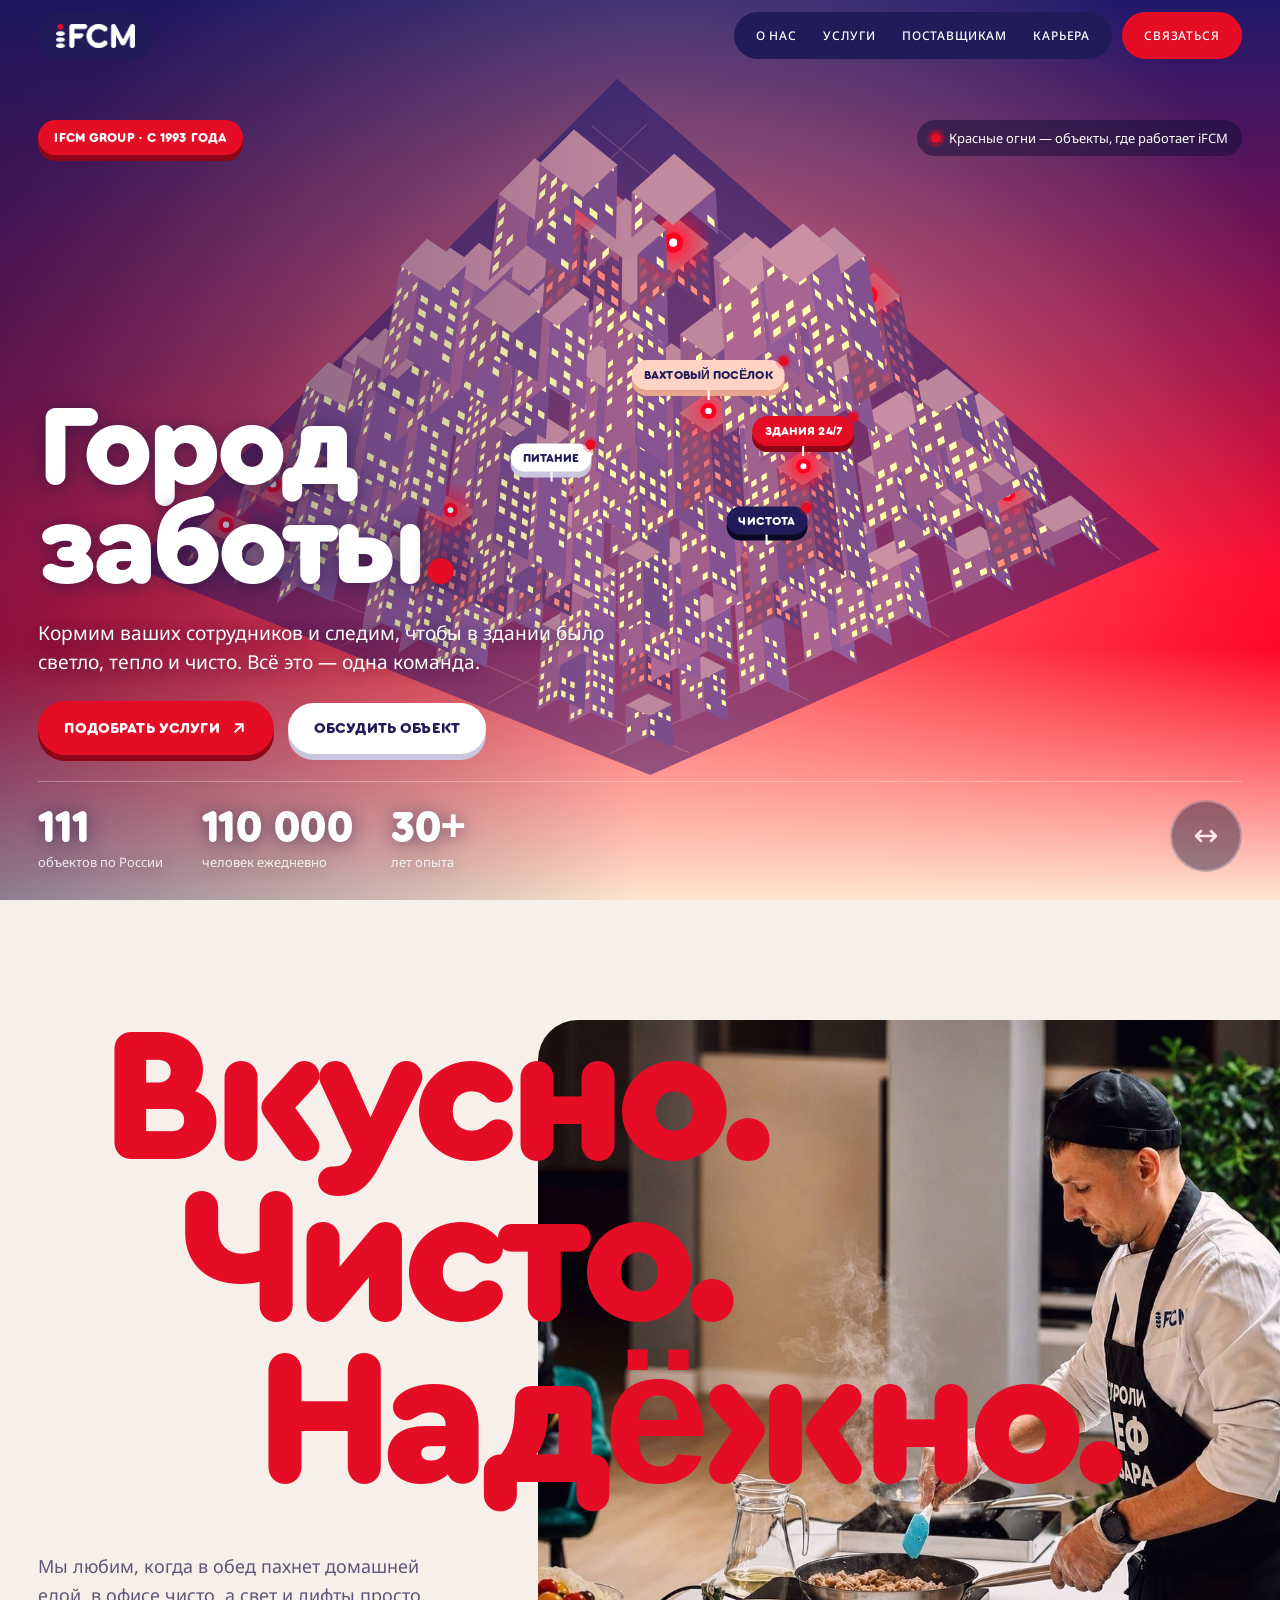
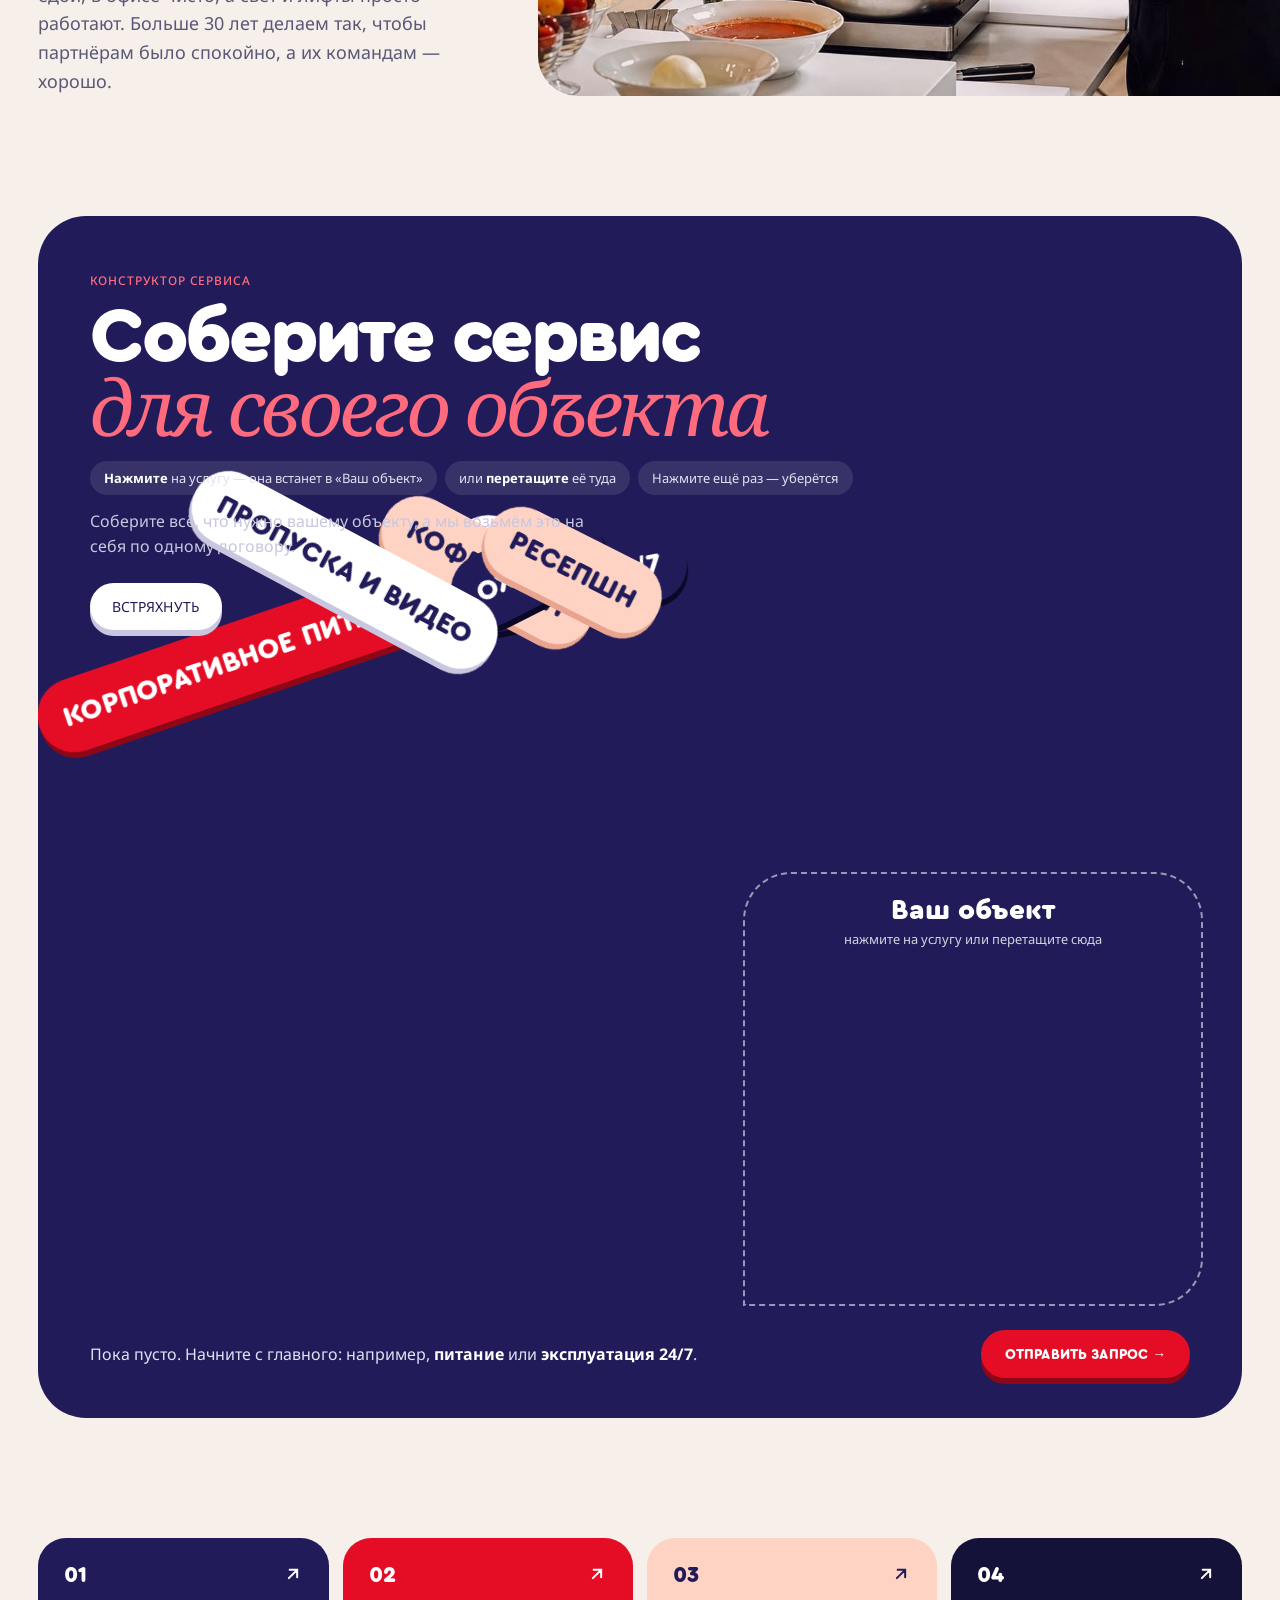
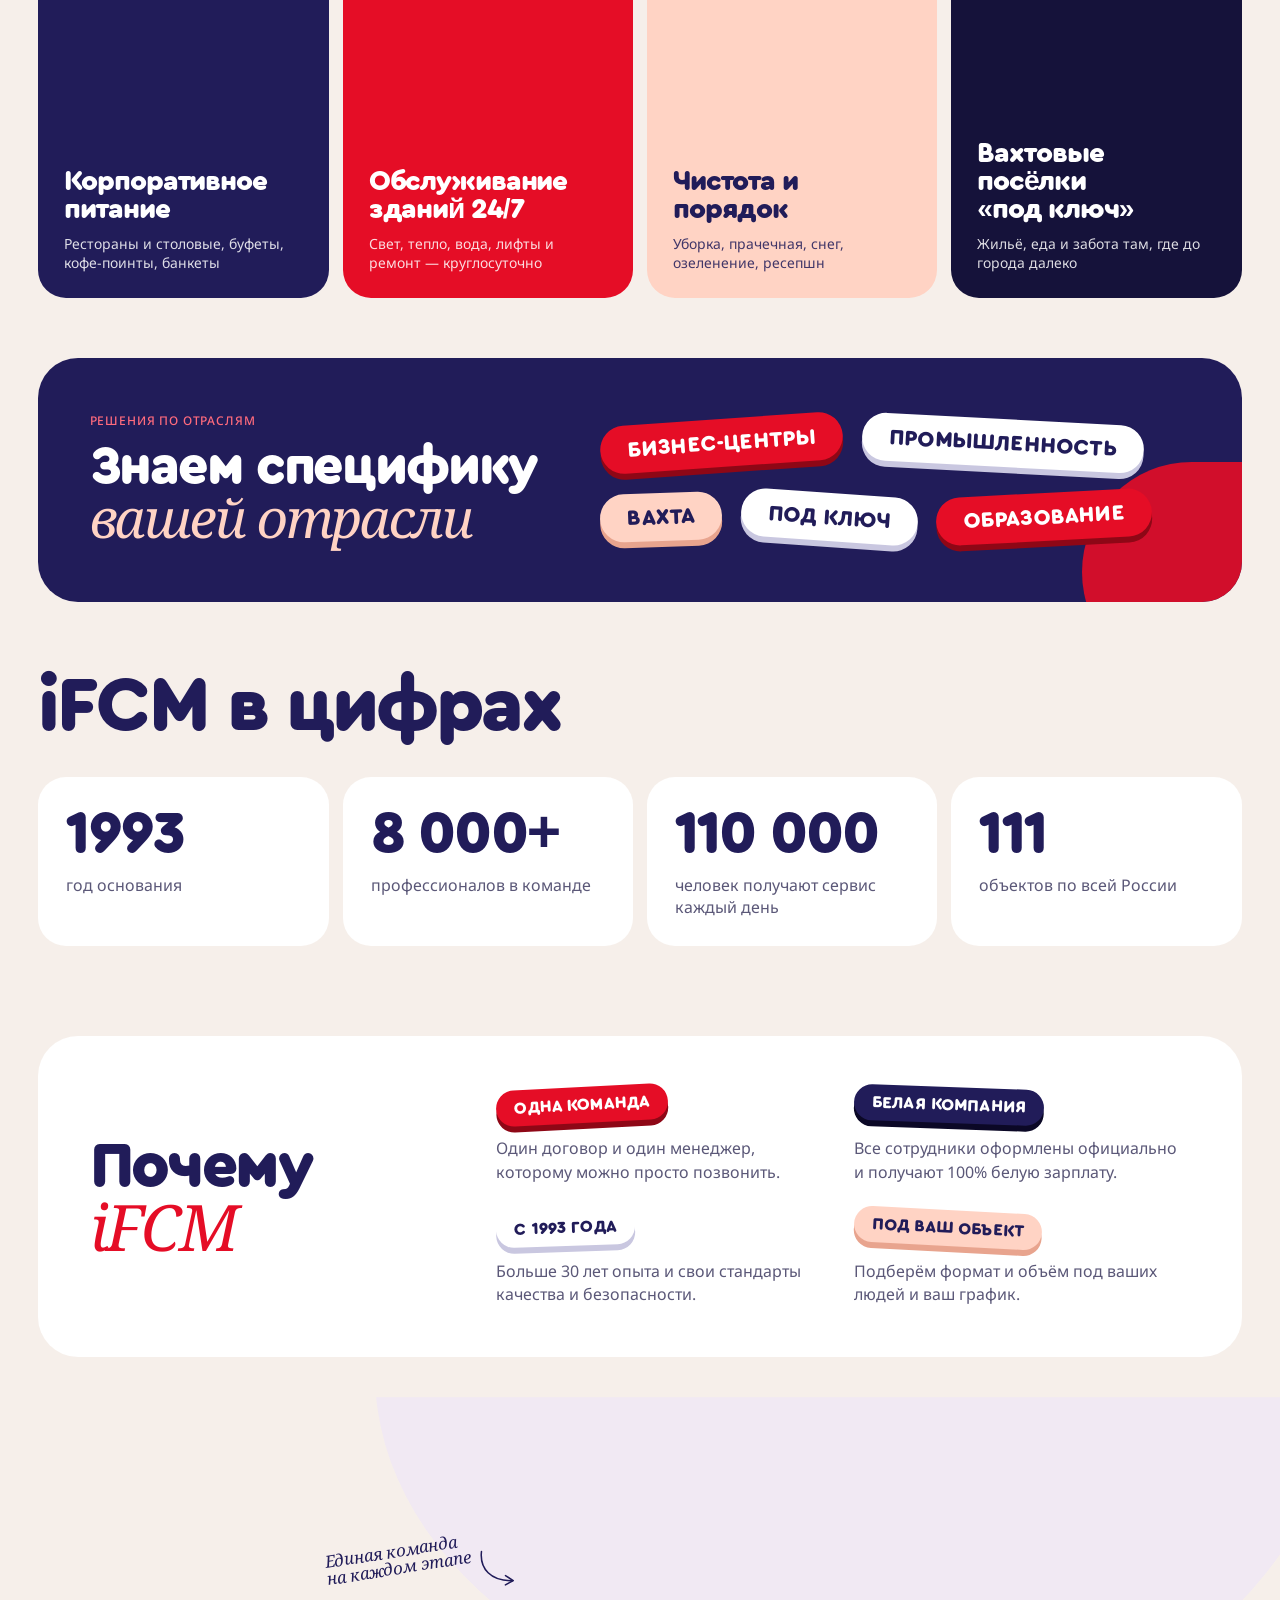
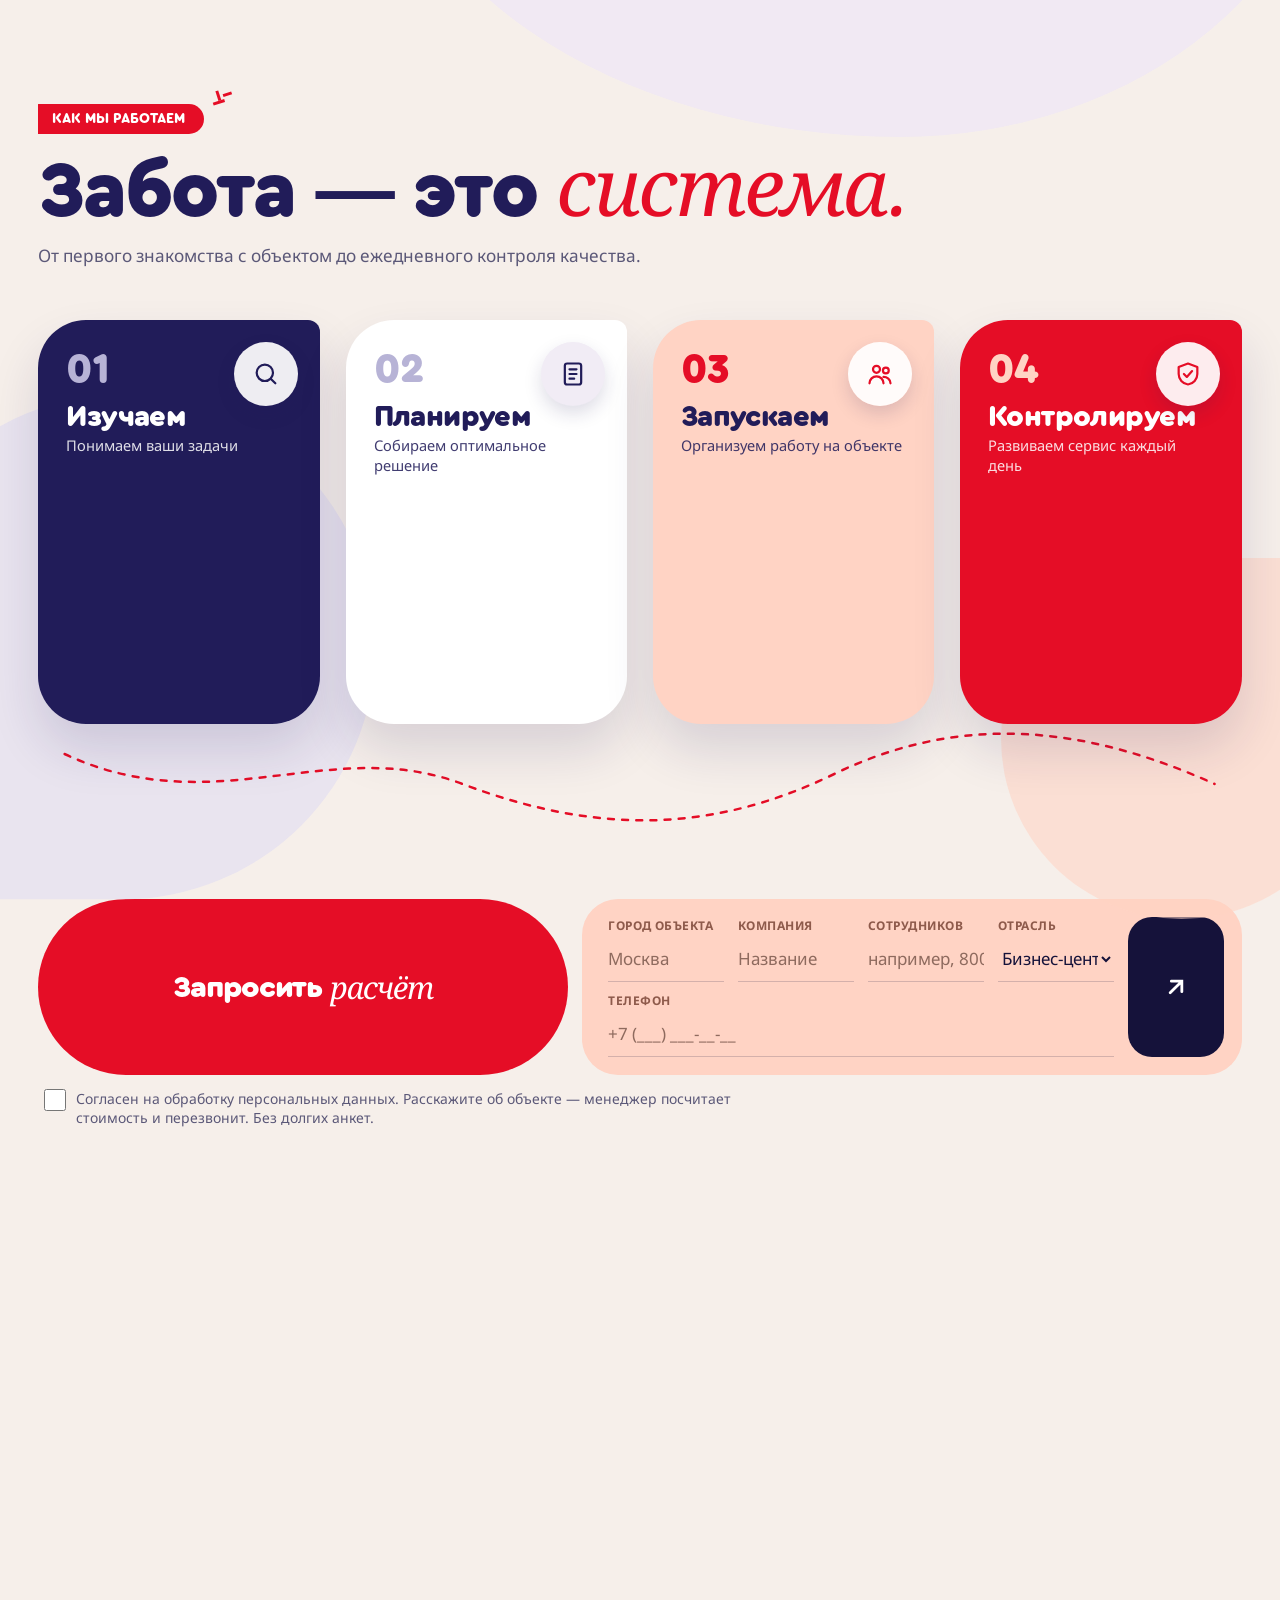
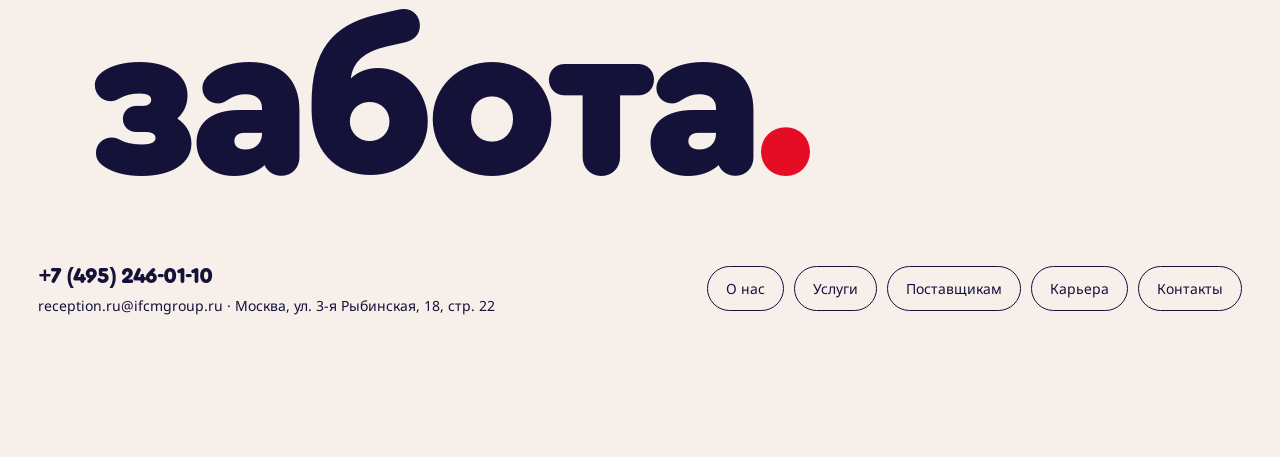
==== index.html @ 7b3aabe4 "Add files via upload" ====
<!doctype html>
<html lang="ru">
<head>
<meta charset="utf-8">
<meta name="viewport" content="width=device-width,initial-scale=1,viewport-fit=cover">
<title>iFCM — Город заботы</title>
<link rel="icon" type="image/png" sizes="32x32" href="assets/icon-32.png">
<link rel="icon" type="image/png" sizes="192x192" href="assets/icon-192.png">
<link rel="apple-touch-icon" href="assets/icon-180.png">
<link rel="stylesheet" href="assets/nav.css">
<style>body{margin:0}.why{background:#fff;border-radius:40px;padding:clamp(28px,4vw,56px);margin-top:20px;display:grid;grid-template-columns:minmax(0,.7fr) minmax(0,1.3fr);gap:32px;align-items:center}
.why h2{margin:0;font-size:clamp(40px,5vw,76px);color:var(--navy);line-height:.95}.why h2 .s{display:block;color:var(--red)}
.why-g{display:grid;grid-template-columns:repeat(2,minmax(0,1fr));gap:26px 22px}.why-g>div{display:flex;flex-direction:column;align-items:flex-start;gap:14px}
.why-g .stk{font-size:clamp(14px,1.3vw,17px);padding:10px 18px}.why-g p{margin:0;color:var(--muted);font-size:16px;line-height:1.45}
@media (max-width:820px){.why{grid-template-columns:minmax(0,1fr)}.why-g{grid-template-columns:minmax(0,1fr)}}
a.tag3d:hover,a.tag3d:focus-visible{transform:translate(-50%,-140%) scale(1.08);background:var(--red);color:#fff;--sh:#8E0716}
a.tag3d{transition:opacity .3s,transform .2s,background .2s}a.tag3d[style*="opacity: 0"]{pointer-events:none}
a.tag3d::before{content:"";position:absolute;right:-4px;top:-4px;width:10px;height:10px;border-radius:50%;background:var(--red);box-shadow:0 0 0 3px rgba(229,13,38,.25);animation:tagp 1.8s infinite}
@keyframes tagp{50%{box-shadow:0 0 0 7px rgba(229,13,38,0)}}
.ub h2.pr-h2{font-size:clamp(34px,4.3vw,66px)}@media (max-width:700px){.ub h2.pr-h2{font-size:clamp(30px,8.6vw,46px)}}
</style>
</head>
<body>
<link rel="preconnect" href="https://fonts.googleapis.com">
<link rel="stylesheet" href="https://fonts.googleapis.com/css2?family=Noto+Sans:wght@400;500;700&family=Noto+Serif:ital,wght@1,400&display=swap">
<style>
/* Layout: playful brand film — 3D city hero, giant-type photo poster, physics sticker playground, colour tiles, tappable grid footer */
@font-face{font-family:'Cera Round Pro';src:url([data-uri]) format('opentype');font-weight:900;font-display:swap}
:root{
  color-scheme:light;
  --navy:#211C59; --ink:#15123A; --red:#E50D26; --red-soft:#FF6B7D; --peach:#FFD3C4;
  --paper:#F6EFEA; --white:#FFFFFF; --muted:#5B5878; --line:#1F1A4D; --lilac:#C9C7E0;
  --display:'Cera Round Pro','Nunito','Arial Rounded MT Bold',sans-serif;
  --body:'Noto Sans',Arial,sans-serif;
  --serif:'Noto Serif',Georgia,serif;
  --gut:clamp(16px,3vw,40px);
}
*{box-sizing:border-box}
html{scroll-behavior:smooth}
body{background:var(--paper);color:var(--ink);font-family:var(--body);font-size:16px;overflow-x:clip}
a{color:inherit}
.d{font-family:var(--display);font-weight:900;letter-spacing:-0.04em}
.s{font-family:var(--serif);font-style:italic;font-weight:400}
.lbl{font-size:12px;font-weight:500;letter-spacing:.07em;text-transform:uppercase}
.w{padding-inline:var(--gut)}
h1,h2,h3{text-wrap:balance}
:focus-visible{outline:2px solid var(--red);outline-offset:3px;border-radius:6px}

/* nav */
.logo-fix{position:fixed;top:calc(12px + env(safe-area-inset-top,0px));left:var(--gut);z-index:60;background:var(--navy);border-radius:999px;padding:12px 18px;display:flex}
.logo-fix img{height:24px;width:auto;display:block}
.nav{position:fixed;top:calc(12px + env(safe-area-inset-top,0px));right:var(--gut);z-index:60;display:flex;gap:10px}
.pill{background:var(--navy);color:var(--white);border-radius:999px;padding:15px 22px;display:flex;gap:26px}
.pill a{text-decoration:none}.pill a:hover{color:var(--red-soft)}
.cta-pill{background:var(--red);color:var(--white);border-radius:999px;padding:15px 22px;text-decoration:none}

/* sticker (Partake-like, brand colours) */
.stk{display:inline-flex;align-items:center;justify-content:center;font-family:var(--display);font-weight:900;text-transform:uppercase;letter-spacing:.01em;border-radius:999px;white-space:nowrap;box-shadow:0 6px 0 var(--sh,#0E0B2B);border:0}
.stk.red{background:var(--red);color:#fff;--sh:#8E0716}
.stk.navy{background:var(--navy);color:#fff;--sh:#0B0826}
.stk.white{background:#fff;color:var(--navy);--sh:#C9C7E0}
.stk.peach{background:var(--peach);color:var(--navy);--sh:#E8A48E}


/* HERO: 3D city */
.hero{position:relative;height:min(100svh,960px);min-height:620px;overflow:hidden;color:#fff;touch-action:pan-y}
#city{position:absolute;inset:0;width:100%;height:100%;display:block;cursor:grab}
#city:active{cursor:grabbing}
.hero-in{position:relative;height:100%;display:flex;flex-direction:column;justify-content:space-between;padding-block:104px 28px;pointer-events:none}
.hero-in a,.hero-in button{pointer-events:auto}
.hero h1{margin:0;font-size:clamp(52px,10vw,180px);line-height:.86;text-shadow:0 6px 40px rgba(21,18,58,.35)}
.tag3d{position:absolute;left:0;top:0;z-index:3;pointer-events:auto;cursor:pointer;text-decoration:none;transform:translate(-50%,-130%);font-size:12px;padding:8px 12px;transition:opacity .3s}
.tag3d::after{content:"";position:absolute;left:50%;bottom:-10px;width:2px;height:10px;background:#fff;transform:translateX(-50%)}
.drag-hint{display:inline-flex;align-items:center;justify-content:center;width:52px;height:52px;background:rgba(21,18,58,.55);border-radius:50%;animation:sway 2.4s ease-in-out infinite;transition:opacity .5s}
.drag-hint.off{opacity:0}
@keyframes sway{0%,100%{transform:translateX(0)}50%{transform:translateX(8px)}}

/* POSTER: giant type over photo (Burrito Madre-like) */
.poster{position:relative;padding-block:120px;overflow:hidden}
.poster .photo{position:absolute;right:0;top:120px;bottom:120px;width:min(58%,820px);background-position:42% 30%;background-size:cover;background-repeat:no-repeat;background-color:#E9DCD5;border-radius:40px 0 0 40px}
.poster h2{position:relative;margin:0;font-size:clamp(76px,15vw,260px);line-height:.84;color:var(--red);letter-spacing:-0.05em;pointer-events:none}
.poster h2 span{display:block}
.poster p{position:relative;max-width:420px;margin:48px 0 0;font-size:18px;line-height:1.6;color:var(--muted)}

/* PLAYGROUND */
.play{background:var(--navy);color:#fff;border-radius:48px;margin-inline:var(--gut);position:relative;overflow:hidden}
.play-head{display:flex;justify-content:space-between;align-items:flex-end;gap:24px;flex-wrap:wrap;padding:56px clamp(20px,4vw,56px) 0;position:relative;z-index:2;pointer-events:none}
.play-head button{pointer-events:auto}
.play h2{margin:0;font-size:clamp(40px,6vw,96px);line-height:.9}
#box{position:relative;height:min(78svh,700px);min-height:560px;touch-action:none}
.zone{position:absolute;right:clamp(12px,3vw,40px);bottom:24px;width:min(40%,460px);height:62%;border:2.5px dashed rgba(255,255,255,.55);border-radius:48px 48px 48px 0;display:flex;flex-direction:column;align-items:center;justify-content:flex-start;padding-top:22px;gap:6px;transition:background .3s,border-color .3s;pointer-events:none}
.zone.hot{background:rgba(229,13,38,.18);border-color:#FF6B7D}
.zone b{font-family:var(--display);font-size:clamp(20px,2.2vw,30px)}
.zone span{font-size:13px;opacity:.8}
.sum{display:flex;flex-wrap:wrap;gap:16px;align-items:center;justify-content:space-between;padding:0 clamp(20px,4vw,56px) 40px;position:relative}
.sum p{margin:0;font-size:16px;line-height:1.5;max-width:760px;color:#E3E1F3;min-width:0}
.sum p b{color:#fff}
@media (max-width:700px){.zone{width:50%;right:10px;height:46%;border-radius:32px 32px 32px 0}}
.body{position:absolute;left:0;top:0;will-change:transform;cursor:grab;user-select:none;-webkit-user-select:none;touch-action:none}
.more{border:0;cursor:pointer;font:inherit}

/* TILES (Units-like) */
.tiles{display:grid;grid-template-columns:repeat(4,minmax(0,1fr));gap:14px;padding-block:120px 40px}
.tile{position:relative;overflow:hidden;border-radius:28px;min-height:360px;padding:26px;display:flex;flex-direction:column;justify-content:space-between;text-decoration:none;color:#fff}
.tile .ph{position:absolute;inset:0;background-size:cover;background-position:center;opacity:0;transform:scale(1.1);transition:opacity .45s,transform .7s}
.tile:hover .ph,.tile:focus-visible .ph{opacity:1;transform:none}
.tile .ph::after{content:"";position:absolute;inset:0;background:linear-gradient(180deg,rgba(21,18,58,0) 40%,rgba(21,18,58,.85))}
.tile>*:not(.ph){position:relative}
.tile h3{margin:0;font-size:clamp(24px,2.2vw,32px);line-height:1}
.tile .top{display:flex;justify-content:space-between;font-family:var(--display);font-weight:900;font-size:22px}

/* BLOCKS & NEWS (правятся в админке) */
.sec-h{display:flex;justify-content:space-between;align-items:flex-end;gap:20px;flex-wrap:wrap;margin-bottom:36px}
.sec-h h2{margin:0;font-size:clamp(40px,6vw,96px);line-height:.9;color:var(--navy)}
.blk{padding-block:70px}
.blk-text p{font-size:clamp(22px,2.6vw,40px);line-height:1.25;max-width:1000px;margin:0;color:var(--navy);white-space:pre-line}
.blk-tp{display:flex;flex-wrap:wrap;gap:40px;align-items:center}
.blk-tp .ph{flex:1 1 380px;min-height:340px;border-radius:40px 40px 40px 0;background-size:cover;background-position:center;background-color:#E9DCD5}
.blk-tp .tx{flex:1 1 380px;min-width:0}
.blk-tp .tx p{font-size:18px;line-height:1.65;color:var(--muted);margin:16px 0 0;white-space:pre-line}
.nums{display:grid;grid-template-columns:repeat(auto-fit,minmax(200px,1fr));gap:14px}
.nums div{background:#fff;border-radius:28px;padding:28px}
.nums b{display:block;font-family:var(--display);font-weight:900;font-size:clamp(40px,4.6vw,72px);line-height:1;color:var(--navy);letter-spacing:-.03em}
.nums span{display:block;margin-top:10px;color:var(--muted)}
.cards{display:grid;grid-template-columns:repeat(auto-fit,minmax(240px,1fr));gap:14px}
.cards div{background:var(--navy);color:#fff;border-radius:28px;padding:28px;min-height:200px}
.cards h3{margin:0 0 10px;font-family:var(--display);font-weight:900;font-size:26px;line-height:1.05}
.cards p{margin:0;color:#C9C7E0;line-height:1.55;white-space:pre-line}
.news-grid{display:grid;grid-template-columns:repeat(auto-fit,minmax(280px,1fr));gap:18px}
.news-card{background:#fff;border-radius:28px;overflow:hidden;display:flex;flex-direction:column}
.news-card .ph{aspect-ratio:16/10;background-size:cover;background-position:center;max-width:100%;background-color:#E9DCD5}
.news-card .bd{padding:24px;display:flex;flex-direction:column;gap:10px}
.news-card time{font-size:12px;letter-spacing:.07em;text-transform:uppercase;color:var(--red);font-weight:700}
.news-card h3{margin:0;font-family:var(--display);font-weight:900;font-size:24px;line-height:1.1;color:var(--navy)}
.news-card p{margin:0;color:var(--muted);line-height:1.6;white-space:pre-line}
.hp{position:absolute;left:-9999px;width:1px;height:1px;overflow:hidden}

/* ===== Итерация 2: первый экран ===== */
.hero{min-height:720px}
.hero::before{content:"";position:absolute;inset:0;z-index:1;pointer-events:none;background:linear-gradient(90deg,rgba(28,22,80,.5) 0%,rgba(28,22,80,.18) 34%,rgba(28,22,80,0) 50%)}
.hero-in{z-index:2;padding-top:120px}
.tag3d{z-index:3}
#city{filter:saturate(1.2) brightness(1.08) contrast(1.04)}
#hTitle,#hLead,.stats2{text-shadow:0 2px 18px rgba(21,18,58,.55)}
.hero h1{font-size:clamp(52px,9vw,160px)}
.metaphor{display:inline-flex;align-items:center;gap:8px;font-size:13px;background:rgba(21,18,58,.55);border-radius:999px;padding:9px 14px}
.metaphor i{width:10px;height:10px;border-radius:50%;background:var(--red);box-shadow:0 0 0 4px rgba(229,13,38,.35);flex:none}
#hLead{margin:22px 0 0;max-width:620px;font-size:clamp(17px,1.5vw,21px);line-height:1.5;text-shadow:0 2px 14px rgba(21,18,58,.55)}
.cta2{display:flex;gap:14px;flex-wrap:wrap;align-items:center;margin-top:24px}
.cta2 .stk{padding:18px 26px;font-size:15px;text-decoration:none;gap:10px}
.stats2{display:flex;gap:clamp(18px,3vw,48px);margin-top:26px;padding-top:18px;border-top:1px solid rgba(255,255,255,.3);flex-wrap:wrap}
.stats2 b{display:block;font-family:var(--display);font-weight:900;font-size:clamp(28px,3.4vw,52px);line-height:1;letter-spacing:-.03em}
.stats2 span{font-size:13px;opacity:.85}
@media (max-width:700px){.tag3d{display:none!important}.hero{min-height:760px}.cta2 .stk{padding:15px 18px;font-size:13px}}
/* ===== Итерация 2: конструктор ===== */
.howto{display:flex;gap:8px;flex-wrap:wrap}
.howto span{font-size:13px;background:rgba(255,255,255,.1);border-radius:999px;padding:8px 14px;color:#E3E1F3}
.howto b{color:#fff}
.body.pinned{z-index:5;box-shadow:0 0 0 3px #fff,0 6px 0 var(--sh,#0E0B2B)}
.body.pinned::after{content:"×";position:absolute;right:-8px;top:-8px;width:24px;height:24px;border-radius:50%;background:var(--red);color:#fff;font:700 15px/24px Arial,sans-serif;text-align:center;box-shadow:0 0 0 2px #fff}
.selbox{display:none;flex-wrap:wrap;gap:8px;align-items:center;margin:14px 0 0;padding:14px 18px;background:#fff;border-radius:28px}
.selbox.on{display:flex}
.selbox .t{font-family:var(--display);font-weight:900;color:var(--navy);font-size:16px;margin-right:6px}
.selbox button{border:0;cursor:pointer;font:inherit;font-size:14px;font-weight:700;background:var(--paper);color:var(--navy);border-radius:999px;padding:9px 14px;display:inline-flex;gap:8px;align-items:center}
.selbox button i{font-style:normal;color:var(--red)}
.selbox .n{margin-left:auto;font-size:13px;color:var(--muted)}
.c-form.flash{box-shadow:0 0 0 4px var(--red);transition:box-shadow .3s}
.stats2{align-items:flex-end}.dh-wrap{margin-left:auto;display:flex;align-items:center}.drag-hint.dh2{width:72px;height:72px;background:rgba(21,18,58,.6);border:2px solid rgba(255,255,255,.35)}
@media (max-width:700px){.drag-hint.dh2{width:56px;height:56px}}
.pd-ok{display:flex;gap:10px;align-items:flex-start;margin:14px 6px 0;font-size:14px;color:var(--muted);cursor:pointer;max-width:720px}
.pd-ok input{width:22px;height:22px;margin:0;flex:none;accent-color:var(--navy)}
/* FOOTER GRID (tap cells) */
.grid-sec{padding-block:40px 0}
.contact-row{display:flex;flex-wrap:wrap;gap:14px;align-items:stretch}
.c-red{flex:1 1 420px;min-width:0;background:var(--red);color:#fff;border-radius:999px;display:flex;align-items:center;justify-content:center;min-height:96px;font-size:clamp(22px,2.4vw,36px);padding:0 28px;text-align:center}
.c-form{flex:2 1 440px;min-width:0;background:var(--peach);border-radius:999px;display:flex;align-items:center;gap:10px;padding:8px 8px 8px 28px;min-height:96px}
.c-form input{flex:1;min-width:0;border:0;background:transparent;font:inherit;font-size:20px;color:var(--ink);min-height:60px}
.c-form input::placeholder{color:#8E6A5E}
.c-form button{flex:none;width:80px;height:80px;border-radius:24px;border:0;background:var(--ink);color:#fff;cursor:pointer;display:flex;align-items:center;justify-content:center}
.ok{min-height:22px;margin:12px 4px 0;color:var(--red);font-size:14px}
.gwrap{position:relative;margin-top:40px}
#grid{display:block;width:100%;height:min(70svh,640px);min-height:420px;cursor:pointer;touch-action:manipulation}
.gword{position:absolute;left:4%;bottom:6%;margin:0;font-size:clamp(80px,17vw,300px);line-height:.8;color:var(--ink);pointer-events:none}
.foot{display:flex;flex-wrap:wrap;justify-content:space-between;gap:16px;align-items:center;padding-block:28px 140px}
.foot .chips{display:flex;gap:10px;flex-wrap:wrap}
.foot .chips a{border:1.5px solid var(--ink);border-radius:999px;padding:12px 18px;font-size:14px;text-decoration:none;color:var(--ink);transition:background .2s,color .2s}
.foot .chips a:hover{background:var(--ink);color:#fff}

@media (max-width:1100px){.pill.links{display:none}}
@media (max-width:900px){
  .tiles{grid-template-columns:repeat(2,minmax(0,1fr))}
  .poster .photo{position:relative;top:auto;bottom:auto;width:100%;height:340px;border-radius:28px;margin-bottom:-90px}
  .poster{padding-block:80px}
}
@media (max-width:520px){.tiles{grid-template-columns:minmax(0,1fr)}}
@media (max-width:900px),(hover:none){.tile{min-height:0;gap:14px}.tile .ph{position:relative;inset:auto;height:190px;margin:-26px -26px 4px;opacity:1;transform:none}.tile .ph::after{display:none}}
@media (prefers-reduced-motion:reduce){*{transition:none !important;animation:none !important}}

/* MVP по брифу */
.ind-strip{background:var(--navy);color:#fff;border-radius:40px;padding:clamp(28px,4vw,56px);display:grid;grid-template-columns:minmax(0,.9fr) minmax(0,1.1fr);gap:28px;align-items:center;margin-top:20px;position:relative;overflow:hidden}
.ind-strip::after{content:"";position:absolute;right:-60px;bottom:-80px;width:220px;height:220px;border-radius:50% 0 50% 50%;background:var(--red);opacity:.9}
.ind-h{display:flex;flex-direction:column;gap:12px;position:relative;z-index:1}
.ind-h h2{font-size:clamp(34px,4.2vw,62px);line-height:.95;margin:0}
.ind-chips{display:flex;flex-wrap:wrap;gap:26px 18px;position:relative;z-index:1;padding:10px 0}
.ind-chips .stk{text-decoration:none;font-size:clamp(17px,1.7vw,24px)!important;padding:.6em 1.25em!important;transition:transform .2s}
.ind-chips .stk:nth-child(1){transform:rotate(-4deg)}.ind-chips .stk:nth-child(2){transform:rotate(3deg)}.ind-chips .stk:nth-child(3){transform:rotate(-2deg)}.ind-chips .stk:nth-child(4){transform:rotate(4deg)}.ind-chips .stk:nth-child(5){transform:rotate(-3deg)}
.ind-chips .stk:hover{transform:rotate(0) scale(1.06)}
@media (max-width:820px){.ind-strip{grid-template-columns:minmax(0,1fr)}}
.c-form.calc{border-radius:36px;display:grid;grid-template-columns:repeat(4,minmax(0,1fr)) auto;gap:10px 14px;align-items:end;padding:18px 18px 18px 26px}
.c-form.calc label{display:flex;flex-direction:column;gap:2px;min-width:0}
.c-form.calc label span{font-size:12px;font-weight:700;letter-spacing:.04em;text-transform:uppercase;color:#8E5A4B}
.c-form.calc input,.c-form.calc select{font:inherit;font-size:17px;min-height:46px;border:0;border-bottom:1.5px solid rgba(21,18,58,.18);background:transparent;color:var(--ink);padding:4px 0;border-radius:0;width:100%}
.c-form.calc .wide{grid-column:1/5}
.c-form.calc button{grid-column:5;grid-row:1/3;align-self:stretch;height:auto;width:96px}
@media (max-width:900px){.c-form.calc{grid-template-columns:repeat(2,minmax(0,1fr)) auto}.c-form.calc .wide{grid-column:1/3}.c-form.calc button{grid-column:3;grid-row:1/4;width:72px}}
@media (max-width:520px){.c-form.calc{grid-template-columns:minmax(0,1fr)}.c-form.calc .wide{grid-column:auto}.c-form.calc button{grid-column:auto;grid-row:auto;width:100%;height:64px}}
.lang-pill{display:none!important}

/* «Забота — это система» по референсу */
#process{overflow-x:clip}
.r7{position:relative;margin-top:40px;clip-path:inset(0 -400px -400px -400px);padding:clamp(250px,24vw,340px) 0 clamp(10px,2vw,30px);display:flex;flex-direction:column;isolation:isolate}
.r7-bg{position:absolute;z-index:-1;pointer-events:none}
.r7-bg.g1{right:-8%;top:-60px;width:80%;height:400px;background:#F1E9F3;border-radius:0 0 50% 50%/0 0 100% 100%;border-bottom-left-radius:60% 100%}
.r7-bg.g2{left:-14%;bottom:-40px;width:42%;aspect-ratio:1;background:#E7E2F1;border-radius:50% 0 50% 50%;transform:rotate(180deg);opacity:.8}
.r7-bg.g3{right:-10%;bottom:-60px;width:30%;aspect-ratio:1;background:var(--peach);border-radius:50% 0 50% 50%;opacity:.55}
.r7-city{position:absolute;z-index:1;right:calc(-1 * var(--gut));top:-300px;width:min(72%,1080px);pointer-events:none;filter:drop-shadow(0 24px 30px rgba(33,28,89,.15))}
.r7-h{position:relative;z-index:2;display:flex;flex-direction:column;gap:14px;max-width:none}
.r7-plate{align-self:flex-start;font-family:var(--display);font-weight:900;text-transform:uppercase;font-size:clamp(13px,1.1vw,16px);background:var(--red);color:#fff;padding:.55em 1.3em .55em 1em;border-radius:1.4em 999px 999px 0;position:relative}
.r7-plate::after{content:"";position:absolute;right:-30px;top:-18px;width:26px;height:26px;background:linear-gradient(var(--red),var(--red)) 4px 14px/12px 3px no-repeat,linear-gradient(var(--red),var(--red)) 10px 4px/3px 10px no-repeat,linear-gradient(var(--red),var(--red)) 16px 9px/9px 3px no-repeat;transform:rotate(-18deg)}
.r7-h h2{margin:0;font-size:clamp(46px,6.2vw,104px);line-height:.95;color:var(--navy);letter-spacing:-.025em;white-space:nowrap}.r7-h h2 .s{color:var(--red)}
.r7-h p{margin:0;color:var(--muted);font-size:clamp(16px,1.35vw,21px);line-height:1.45}
.r7-stage{position:relative;z-index:2;margin-top:clamp(36px,4vw,60px);padding-bottom:110px}
.r7-l{list-style:none;margin:0;padding:0;display:grid;grid-template-columns:repeat(4,minmax(0,1fr));gap:clamp(16px,2vw,30px);position:relative;z-index:2}
.r7-c{position:relative;display:flex;flex-direction:column;gap:4px;padding:30px 28px 0;min-width:0;border-radius:48px 12px 48px 48px;overflow:hidden;box-shadow:0 26px 50px rgba(33,28,89,.14);padding-bottom:12px}
.r7-navy{background:var(--navy);color:#fff}.r7-white{background:#fff;color:var(--navy)}.r7-peach{background:var(--peach);color:var(--navy)}.r7-red{background:var(--red);color:#fff}
.r7-n{font-size:clamp(36px,3.2vw,52px);line-height:1;letter-spacing:-.02em;color:#B7B3D6}.r7-peach .r7-n{color:var(--red)}.r7-red .r7-n{color:#FFD3C4}
.r7-c b{font-size:clamp(24px,2.3vw,38px);line-height:1;letter-spacing:-.02em;margin-top:8px}
.r7-sub{font-size:clamp(14px,1.15vw,17px);line-height:1.35;opacity:.85}
.r7-ic{position:absolute;right:22px;top:22px;width:64px;height:64px;border-radius:50%;display:grid;place-items:center;background:rgba(255,255,255,.92);color:var(--navy);box-shadow:0 8px 18px rgba(33,28,89,.15)}
.r7-white .r7-ic{background:#F1ECF5}.r7-red .r7-ic,.r7-peach .r7-ic{color:var(--red)}.r7-ic svg{width:28px;height:28px}
.r7-ph{position:relative;display:block;margin:26px -16px 0;aspect-ratio:5/4;background-size:cover;border-radius:50% 0 36px 36px/40% 0 36px 36px}
.r7-path{position:absolute;left:0;right:0;bottom:0;width:100%;height:120px;z-index:1}
.r7-i{position:absolute;z-index:3;pointer-events:none;filter:drop-shadow(0 14px 16px rgba(33,28,89,.2))}
.r7-i.bench{left:-3%;bottom:20px;width:clamp(130px,11vw,180px)}
.r7-i.tree{left:calc(25% - 2%);bottom:40px;width:clamp(80px,7vw,112px)}
.r7-i.van{left:calc(50% - 5%);bottom:22px;width:clamp(120px,10.5vw,170px);animation:r7v 2.6s ease-in-out infinite}
.r7-i.tree2{left:calc(75% - 6%);bottom:40px;width:clamp(80px,7vw,112px)}
.r7-i.sign{right:0;bottom:20px;width:clamp(110px,9.5vw,150px)}
.r7-notes{position:absolute;left:0;right:0;bottom:0;height:96px;display:grid;grid-template-columns:repeat(4,minmax(0,1fr));gap:clamp(16px,2vw,30px);z-index:3}
.r7-note{position:relative;display:flex;align-items:flex-start;gap:8px;font-family:var(--serif);font-style:italic;font-size:clamp(17px,1.4vw,21px);line-height:1.05;color:var(--navy)}
.r7-note .r7-arr{flex:none;width:30px;height:36px;color:var(--navy);margin-top:-14px;opacity:.85}
.r7-note.n1{padding-left:18%;transform:rotate(-3deg)}.r7-note.n2{padding-left:30%;top:10px;transform:rotate(-2deg)}.r7-note.n3{padding-left:6%;transform:rotate(-3deg)}.r7-note.n4{padding-left:22%;top:6px;transform:rotate(-2deg)}
.r7-hand{position:absolute;z-index:3;left:24%;top:clamp(120px,11vw,160px);font-family:var(--serif);font-style:italic;font-size:clamp(16px,1.3vw,19px);line-height:1.05;color:var(--navy);transform:rotate(-9deg);display:flex;align-items:flex-start;gap:4px}
.r7-hand svg{width:46px;height:46px;margin-top:18px;color:var(--navy)}
@keyframes r7v{50%{transform:translateY(-3px)}}
.r7-cta{position:relative;z-index:3;align-self:center;margin-top:24px;display:inline-flex;align-items:center;gap:14px;background:var(--navy);color:#fff;text-decoration:none;font-weight:700;font-size:clamp(16px,1.3vw,19px);padding:22px 40px;border-radius:999px;box-shadow:0 18px 30px rgba(33,28,89,.25);transition:transform .15s}
.r7-cta:hover{transform:translateY(-2px)}
.r7-spark{position:absolute;top:50%;width:28px;height:30px;margin-top:-15px;background:linear-gradient(var(--red),var(--red)) 0 2px/18px 3px no-repeat,linear-gradient(var(--red),var(--red)) 4px 13px/24px 3px no-repeat,linear-gradient(var(--red),var(--red)) 0 24px/18px 3px no-repeat}
.r7-spark.l{left:-44px;transform:scaleX(-1)}.r7-spark.r{right:-44px}
@media (prefers-reduced-motion:reduce){.r7-i.van{animation:none}}
@media (max-width:1100px){.r7-notes,.r7-hand{display:none}.r7-h h2{white-space:normal}.r7-l{grid-template-columns:repeat(2,minmax(0,1fr));row-gap:30px}.r7-i{display:none}.r7-path{display:none}.r7-stage{padding-bottom:50px}.r7-city{width:70%;top:-110px}}
@media (max-width:600px){.r7{padding-top:clamp(170px,48vw,230px)}.r7-city{width:120%;right:-20%;top:-40px}.r7-bg.g1{width:120%;right:-20%}.r7-l{grid-template-columns:minmax(0,1fr)}.r7-c{aspect-ratio:auto;padding-bottom:0;min-height:0}.r7-ph{position:relative;left:auto;right:auto;bottom:auto;margin:20px -16px 12px;height:auto;aspect-ratio:16/10}.r7-i.van{display:block;position:relative;left:auto;bottom:auto;align-self:flex-end;margin:-40px 0 0 auto;width:130px}.r7-stage{display:flex;flex-direction:column;padding-bottom:30px}.r7-spark{display:none}}
</style>

<div id="siteHeader"></div>

<main>
<!-- HERO: 3D CITY -->
<section class="hero" id="top">
  <canvas id="city" aria-label="Трёхмерный город: красные огни отмечают объекты, где работает iFCM"></canvas>
  <a class="tag3d stk white" id="t0" href="services.html#s1">Питание</a>
  <a class="tag3d stk red" id="t1" href="services.html#s2">Здания 24/7</a>
  <a class="tag3d stk navy" id="t2" href="services.html#s3">Чистота</a>
  <a class="tag3d stk peach" id="t3" href="services.html#s4">Вахтовый посёлок</a>
  <div class="hero-in w">
    <div style="display:flex;justify-content:space-between;gap:20px;flex-wrap:wrap;align-items:flex-start">
      <span class="stk red lbl" id="hBadge" style="padding:10px 16px;font-size:13px">iFCM GROUP · с 1993 года</span>
      <span class="metaphor"><i></i>Красные огни — объекты, где работает iFCM</span>
    </div>
    <div>
      <h1 class="d" id="hTitle">Город<br>заботы<span style="color:var(--red)">.</span></h1>
      <p id="hLead">Корпоративное питание, эксплуатация зданий и инфраструктурные сервисы — под управлением одной команды.</p>
      <div class="cta2"><a class="stk red" href="#play">Подобрать услуги <svg width="18" height="18" viewBox="0 0 24 24" fill="none" stroke="currentColor" stroke-width="2.6" stroke-linecap="round" aria-hidden="true"><path d="M7 17L17 7M8 7h9v9"/></svg></a><a class="stk white" href="#contact">Обсудить объект</a></div>
      <div class="stats2"><div><b>111</b><span>объектов по России</span></div><div><b>110&#160;000</b><span>человек ежедневно</span></div><div><b>30+</b><span>лет опыта</span></div><span class="dh-wrap"><span class="drag-hint dh2" id="dragHint" title="Город можно покрутить" aria-hidden="true"><svg width="30" height="30" viewBox="0 0 24 24" fill="none" stroke="currentColor" stroke-width="2" stroke-linecap="round"><path d="M4 12h16M4 12l4-4M4 12l4 4M20 12l-4-4M20 12l-4 4"/></svg></span></span></div>
    </div>
  </div>
</section>

<!-- POSTER -->
<section class="poster w" id="poster">
  <div class="photo" id="posterPhoto" role="img" aria-label="Фото сотрудника iFCM"></div>
  <h2 class="d" id="posterH"><span>Вкусно.</span><span>Чисто.</span><span>Надёжно.</span></h2>
  <p id="posterText">Мы создаём, управляем и развиваем сервисы корпоративного питания и технической эксплуатации зданий. Уже более 30 лет наши партнёры становятся счастливее, а команды — сплочённее.</p>
</section>

<!-- PLAYGROUND -->
<section class="play" id="play">
  <div class="play-head">
    <div style="display:flex;flex-direction:column;gap:14px">
      <span class="lbl" style="color:var(--red-soft)">Конструктор сервиса</span>
      <h2 class="d" id="playTitle">Соберите сервис <span class="s" style="color:var(--red-soft)">для своего объекта</span></h2>
      <div class="howto"><span><b>Нажмите</b> на услугу — она встанет в «Ваш объект»</span><span>или <b>перетащите</b> её туда</span><span>Нажмите ещё раз — уберётся</span></div>
      <p id="playText" style="margin:0;max-width:520px;color:#C9C7E0;line-height:1.55">Перетащите нужные услуги в зону «Ваш объект». Всё, что окажется внутри, мы закроем одним договором.</p>
    </div>
    <button class="more stk white lbl" id="more" style="padding:14px 22px;font-size:14px">Встряхнуть</button>
  </div>
  <div id="box" aria-label="Конструктор: плашки с услугами iFCM, их можно перетаскивать в зону «Ваш объект»"><div class="zone" id="zone"><b>Ваш объект</b><span id="zoneCount">нажмите на услугу или перетащите сюда</span></div></div>
  <div class="sum"><p id="sumText">Пока пусто. Начните с главного: например, <b>питание</b> или <b>эксплуатация 24/7</b>.</p><a class="stk red lbl" id="sendSel" href="contacts.html#form" style="padding:16px 24px;font-size:14px;text-decoration:none">Отправить запрос →</a></div>
</section>

<!-- TILES -->
<section class="w" id="tiles">
  <div class="tiles" id="tilesBox"></div>
</section>

<!-- ОТРАСЛИ -->
<section class="w" id="industries">
  <div class="ind-strip">
    <div class="ind-h"><span class="lbl" style="color:var(--red-soft)">Решения по отраслям</span><h2 class="d">Знаем специфику <span class="s" style="color:var(--peach)">вашей отрасли</span></h2></div>
    <div class="ind-chips">
      <a class="stk red" href="industries.html?seg=office">Бизнес-центры</a>
      <a class="stk white" href="industries.html?seg=plant">Промышленность</a>
      <a class="stk peach" href="industries.html?seg=remote">Вахта</a>
      <a class="stk white" href="industries.html?seg=ifm">Под ключ</a>
      <a class="stk red" href="industries.html?seg=edu">Образование</a>
    </div>
  </div>
</section>

<!-- РЕДАКТИРУЕМЫЕ БЛОКИ -->
<div class="w" id="blocksBox"></div>
<div class="w"><section class="why">
  <h2 class="d">Почему <span class="s">iFCM</span></h2>
  <div class="why-g">
    <div><span class="stk red" style="transform:rotate(-3deg)">Одна команда</span><p>Один договор и один менеджер, которому можно просто позвонить.</p></div>
    <div><span class="stk navy" style="transform:rotate(2deg)">Белая компания</span><p>Все сотрудники оформлены официально и получают 100% белую зарплату.</p></div>
    <div><span class="stk white" style="transform:rotate(-2deg)">С 1993 года</span><p>Больше 30 лет опыта и свои стандарты качества и безопасности.</p></div>
    <div><span class="stk peach" style="transform:rotate(3deg)">Под ваш объект</span><p>Подберём формат и объём под ваших людей и ваш график.</p></div>
  </div></section></div>


<!-- КАК МЫ РАБОТАЕМ -->
<section class="w" id="process"><div class="r7">
  <span class="r7-bg g1" aria-hidden="true"></span><span class="r7-bg g2" aria-hidden="true"></span><span class="r7-bg g3" aria-hidden="true"></span>
  <img class="r7-city" src="img/ai_city.png" alt="" aria-hidden="true">
  <em class="r7-hand" aria-hidden="true">Единая команда<br>на каждом этапе<svg viewBox="0 0 60 60" fill="none" stroke="currentColor" stroke-width="2" stroke-linecap="round" stroke-linejoin="round"><path d="M10 6c-6 22 6 40 34 44"/><path d="M36 42l9 8-11 4"/></svg></em>
  <div class="r7-h"><span class="r7-plate">Как мы работаем</span><h2 class="d">Забота — это <span class="s">система.</span></h2><p>От первого знакомства с объектом до ежедневного контроля качества.</p></div>
  <div class="r7-stage">
    <svg class="r7-path" viewBox="0 0 1360 120" preserveAspectRatio="none" aria-hidden="true"><path d="M30 40 C200 110 330 20 480 70 S760 120 900 60 S1180 10 1330 70" fill="none" stroke="#E50D26" stroke-width="2.5" stroke-dasharray="7 9" stroke-linecap="round"/></svg>
    <ol class="r7-l"><li class="r7-c r7-navy"><span class="r7-ic"><svg viewBox="0 0 24 24" fill="none" stroke="currentColor" stroke-width="1.9" stroke-linecap="round" stroke-linejoin="round" aria-hidden="true"><circle cx="11" cy="11" r="7"/><path d="M20 20l-4-4"/></svg></span><span class="r7-n d">01</span><b class="d">Изучаем</b><span class="r7-sub">Понимаем ваши задачи</span><span class="r7-ph" role="img" aria-label="Изучаем" style="background-image:url(img/s_hall.jpg);background-position:50% 55%"></span></li><li class="r7-c r7-white"><span class="r7-ic"><svg viewBox="0 0 24 24" fill="none" stroke="currentColor" stroke-width="1.9" stroke-linecap="round" stroke-linejoin="round" aria-hidden="true"><rect x="5" y="3" width="14" height="18" rx="2"/><path d="M9 8h6M9 12h6M9 16h4"/></svg></span><span class="r7-n d">02</span><b class="d">Планируем</b><span class="r7-sub">Собираем оптимальное решение</span><span class="r7-ph" role="img" aria-label="Планируем" style="background-image:url(img/s_recipe.jpg);background-position:50% 35%"></span></li><li class="r7-c r7-peach"><span class="r7-ic"><svg viewBox="0 0 24 24" fill="none" stroke="currentColor" stroke-width="1.9" stroke-linecap="round" stroke-linejoin="round" aria-hidden="true"><circle cx="9" cy="8" r="3"/><circle cx="17" cy="9" r="2.5"/><path d="M3 20c0-3.3 2.7-6 6-6s6 2.7 6 6M15 14.5c3 0 6 2 6 5.5"/></svg></span><span class="r7-n d">03</span><b class="d">Запускаем</b><span class="r7-sub">Организуем работу на объекте</span><span class="r7-ph" role="img" aria-label="Запускаем" style="background-image:url(img/s_open.jpg);background-position:40% 55%"></span></li><li class="r7-c r7-red"><span class="r7-ic"><svg viewBox="0 0 24 24" fill="none" stroke="currentColor" stroke-width="1.9" stroke-linecap="round" stroke-linejoin="round" aria-hidden="true"><path d="M12 3l8 3v6c0 4.5-3.4 8.3-8 9-4.6-.7-8-4.5-8-9V6l8-3z"/><path d="M8.5 12l2.5 2.5 4.5-5"/></svg></span><span class="r7-n d">04</span><b class="d">Контролируем</b><span class="r7-sub">Развиваем сервис каждый день</span><span class="r7-ph" role="img" aria-label="Контролируем" style="background-image:url(img/s_kiosk.jpg);background-position:45% 40%"></span></li></ol>
    <img class="r7-i bench" src="img/ai_bench.png" alt="" aria-hidden="true" loading="lazy">
    <img class="r7-i tree" src="img/ai_tree.png" alt="" aria-hidden="true" loading="lazy">
    <img class="r7-i van" src="img/ai_van.png" alt="" aria-hidden="true" loading="lazy">
    <img class="r7-i tree2" src="img/ai_tree2.png" alt="" aria-hidden="true" loading="lazy">
    <img class="r7-i sign" src="img/ai_sign.png" alt="" aria-hidden="true" loading="lazy">
  </div>
</div></section>

<!-- НОВОСТИ -->
<section class="w blk" id="news" hidden>
  <div class="sec-h"><h2 class="d" id="newsTitle">Новости</h2></div>
  <div class="news-grid" id="newsBox"></div>
</section>

<!-- GRID FOOTER -->
<section class="grid-sec w" id="contact">
  <div class="contact-row">
    <div class="c-red d">Запросить&nbsp;<span style="font-family:var(--serif);font-style:italic;font-weight:400">расчёт</span></div>
    <form class="c-form calc" id="f" novalidate>
      <input class="hp" id="website" name="website" tabindex="-1" autocomplete="off" aria-hidden="true">
      <label><span>Город объекта</span><input id="cCity" placeholder="Москва" autocomplete="address-level2"></label>
      <label><span>Компания</span><input id="cCo" placeholder="Название" autocomplete="organization"></label>
      <label><span>Сотрудников</span><input id="cN" inputmode="numeric" placeholder="например, 800"></label>
      <label><span>Отрасль</span><select id="cInd"><option>Бизнес-центр</option><option>Промышленность</option><option>Вахта, удалённый проект</option><option>Всё «под ключ»</option><option>Образование</option><option>Другое</option></select></label>
      <label class="wide"><span>Телефон</span><input id="tel" type="tel" placeholder="+7 (___) ___-__-__" autocomplete="tel"></label>
      <button type="submit" aria-label="Запросить расчёт"><svg width="28" height="28" viewBox="0 0 24 24" fill="none" stroke="currentColor" stroke-width="2.4" stroke-linecap="round"><path d="M7 17L17 7M8 7h9v9"/></svg></button>
    </form>
  </div>
  <label class="pd-ok"><input type="checkbox" id="pdOk"><span>Согласен на обработку персональных данных. Расскажите об объекте — менеджер посчитает стоимость и перезвонит. Без долгих анкет.</span></label>
  <div class="selbox" id="selBox" aria-live="polite"></div>
  <div class="ok" id="ok" role="status"></div>
  <div class="gwrap">
    <canvas id="grid" aria-label="Сетка: нажмите на клетку, и в ней появится фигура из фирменного паттерна iFCM"></canvas>
    <p class="gword d">забота<span style="color:var(--red)">.</span></p>
  </div>
  <div class="foot">
    <div style="font-size:14px;line-height:1.6"><b class="d" style="font-size:22px;user-select:all" id="cPhone">+7 (495) 246-01-10</b><br><span style="user-select:all" id="cEmail">reception.ru@ifcmgroup.ru</span> · <span id="cAddr">Москва, ул. 3-я Рыбинская, 18, стр. 22</span></div>
    <nav class="chips" aria-label="Другие разделы"><a href="about.html">О нас</a><a href="services.html">Услуги</a><a href="suppliers.html">Поставщикам</a><a href="career.html">Карьера</a><a href="contacts.html">Контакты</a></nav>
  </div>
</section>
</main>

<script src="assets/config.js"></script>
<script src="assets/site.js" defer></script>
<script>
/* ===== НАСТРОЙКА: адрес вашего бэкенда на Render (без слэша в конце) ===== */
const BACKEND_URL = window.IFCM_BACKEND_URL || ""; // адрес задаётся в assets/config.js
/* ======================================================================== */
(function(){
  var reduce=window.matchMedia('(prefers-reduced-motion: reduce)').matches;
  var $=function(s){return document.querySelector(s)}, $$=function(s){return Array.prototype.slice.call(document.querySelectorAll(s))};
  function fit(c){var dpr=Math.min(2,window.devicePixelRatio||1),r=c.getBoundingClientRect();c.width=Math.max(1,Math.round(r.width*dpr));c.height=Math.max(1,Math.round(r.height*dpr));var x=c.getContext('2d');x.setTransform(dpr,0,0,dpr,0,0);return {ctx:x,w:r.width,h:r.height}}

  function mark(){}

  /* ================= 3D CITY (hand-written renderer) ================= */
  var city=$('#city'),C={},seed=5;function rnd(){seed=(seed*16807)%2147483647;return (seed-1)/2147483646}
  var B=[],G=13,U=1;
  for(var gx=0;gx<G;gx++)for(var gz=0;gz<G;gz++){
    if(gx%4===3||gz%4===3)continue; // streets
    var cx=gx-(G-1)/2,cz=gz-(G-1)/2,dist=Math.sqrt(cx*cx+cz*cz);
    if(rnd()<.12)continue;
    var h=Math.max(.6,(5.8-dist*.55)*(.45+rnd()*.9)+(rnd()<.08?3:0));
    var b={x:cx,z:cz,w:.78+rnd()*.12,d:.78+rnd()*.12,h:h,lit:[],ours:false,hue:rnd()};
    var floors=Math.max(2,Math.round(h*3));for(var i=0;i<floors*3*4;i++)b.lit.push(rnd()<.55);
    B.push(b);
  }
  // our objects: pick a spread of buildings
  var ourIdx=[];B.forEach(function(b,i){if(rnd()<.16)b.ours=true});
  (function(){var o=B.filter(function(b){return b.ours});if(o.length<4)return;var pick=[o.reduce(function(a,b){return b.x<a.x?b:a}),o.reduce(function(a,b){return b.x>a.x?b:a}),o.reduce(function(a,b){return b.z<a.z?b:a}),o.reduce(function(a,b){return b.z>a.z?b:a})];pick.forEach(function(b,i){if(b.tag==null)b.tag=i})})();
  var cam={th:.7,phi:.62,D:22,f:1,drag:false,lx:0,vel:0,auto:1};
  function proj(x,y,z){var ct=Math.cos(cam.th),st=Math.sin(cam.th);var x1=x*ct-z*st,z1=x*st+z*ct;var cp=Math.cos(cam.phi),sp=Math.sin(cam.phi);var y2=y*cp-z1*sp,z2=y*sp+z1*cp;var k=cam.f/(cam.D+z2);return [C.cx+x1*k,C.cy-y2*k,z2]}
  function nview(nx,nz){var ct=Math.cos(cam.th),st=Math.sin(cam.th);var z1=nx*st+nz*ct;return z1*Math.cos(cam.phi)} // horizontal normals: facing camera if <0
  function mix(a,b,t){return [a[0]+(b[0]-a[0])*t,a[1]+(b[1]-a[1])*t,a[2]+(b[2]-a[2])*t]}
  function rgb(c,a){return 'rgba('+(c[0]|0)+','+(c[1]|0)+','+(c[2]|0)+','+(a==null?1:a)+')'}
  var SKY_FOG=[255,211,196], NAVYc=[33,28,89], REDc=[229,13,38];
  function sizeCity(){var f=fit(city);C.ctx=f.ctx;C.w=f.w;C.h=f.h;C.cx=f.w*.5;C.cy=f.h*(f.w<700?.6:.62);cam.f=f.w<700?f.w*1.55:Math.min(f.w,f.h*1.3)*0.95;cam.D=f.w<700?27:22}
  function quad(ctx,p){ctx.beginPath();ctx.moveTo(p[0][0],p[0][1]);for(var i=1;i<p.length;i++)ctx.lineTo(p[i][0],p[i][1]);ctx.closePath()}
  var t0=performance.now(),OT=[],TG=[null,null,null,null],TS=[{},{},{},{}],TRc=null,TRt=0;
  function rectAt(el,x,y){var w=el.offsetWidth,h=el.offsetHeight;return {l:x-w/2,r:x+w/2,t:y-1.3*h,b:y-.3*h}}
  function inter(a,b,m){return a.l<b.r+m&&a.r>b.l-m&&a.t<b.b+m&&a.b>b.t-m}
  function ovArea(a,b){var w=Math.min(a.r,b.r)-Math.max(a.l,b.l),h=Math.min(a.b,b.b)-Math.max(a.t,b.t);return w>0&&h>0?w*h/((a.r-a.l)*(a.b-a.t)):0}
  /* точные прямоугольники текста: по строкам, а не по всей ширине блока */
  function textRects(now){if(TRc&&now-TRt<250)return TRc;var hr=city.getBoundingClientRect(),out=[];
    function add(q){if(q.width&&q.height)out.push({l:q.left-hr.left,r:q.right-hr.left,t:q.top-hr.top,b:q.bottom-hr.top})}
    ['hTitle','hLead'].forEach(function(id){var e=document.getElementById(id);if(!e)return;var rg=document.createRange();rg.selectNodeContents(e);[].forEach.call(rg.getClientRects(),add)});
    document.querySelectorAll('.cta2>*,.stats2>*,#hBadge,.metaphor,.logo-fix,.nav>*').forEach(function(e){add(e.getBoundingClientRect())});
    TRc=out;TRt=now;return out}
  function textHit(r,TR,m){for(var k=0;k<TR.length;k++)if(inter(r,TR[k],m))return true;return false}
  function onScreen(r){return r.t>64&&r.b<C.h-30&&r.l>6&&r.r<C.w-6}
  function placeTags(ot){var now=performance.now(),TR=textRects(now),used=[];
    for(var i=0;i<4;i++){var el=$('#t'+i),st=TS[i],cur=null;
      if(TG[i])for(var k=0;k<ot.length;k++)if(ot[k].b===TG[i]){cur=ot[k];break}
      if(cur){var r=rectAt(el,cur.x,cur.y);el.style.left=cur.x+'px';el.style.top=cur.y+'px';
        var bad=!onScreen(r)||textHit(r,TR,4);for(k=0;k<used.length;k++)if(ovArea(r,used[k])>.3)bad=true;
        if(st.vis){if(bad){st.bad=st.bad||now;if(now-st.bad>180){st.vis=false;st.hid=now;el.style.opacity='0'}else used.push(r)}else{st.bad=0;used.push(r)}continue}}
      else if(st.vis){st.vis=false;st.hid=now;el.style.opacity='0'}
      if(now-(st.hid||0)<350)continue;
      /* ищем новое место: свободное с запасом, подальше от текста */
      var best=null,bs=-1;for(k=0;k<ot.length;k++){var o=ot[k],taken=false;for(var j=0;j<4;j++)if(j!==i&&TG[j]===o.b)taken=true;if(taken)continue;
        var rr=rectAt(el,o.x,o.y);if(!onScreen(rr)||textHit(rr,TR,28))continue;var clash=false;for(var u=0;u<used.length;u++)if(inter(rr,used[u],14))clash=true;if(clash)continue;
        var sc=Math.min(rr.l,C.w-rr.r,rr.t-64,C.h-30-rr.b);if(sc>bs){bs=sc;best=o}}
      if(best){TG[i]=best.b;st.vis=true;st.bad=0;el.style.left=best.x+'px';el.style.top=best.y+'px';el.style.opacity='1';used.push(rectAt(el,best.x,best.y))}}}
  function drawCity(t){
    var ctx=C.ctx;if(!ctx)return;var time=(t-t0)/1000;
    if(!cam.drag&&!reduce){cam.th+=0.0016*cam.auto+cam.vel;cam.vel*=.94}
    var sc=Math.min(1,scrollY/(C.h||1));cam.phi=.62+sc*.35;
    // sky
    var g=ctx.createLinearGradient(0,0,0,C.h);g.addColorStop(0,'#211C59');g.addColorStop(.42,'#83143F');g.addColorStop(.72,'#E50D26');g.addColorStop(1,'#FFD3C4');
    ctx.fillStyle=g;ctx.fillRect(0,0,C.w,C.h);
    // sun glow
    var sg=ctx.createRadialGradient(C.w*.5,C.h*.58,10,C.w*.5,C.h*.58,C.w*.55);sg.addColorStop(0,'rgba(255,211,196,.5)');sg.addColorStop(1,'rgba(255,214,170,0)');ctx.fillStyle=sg;ctx.fillRect(0,0,C.w,C.h);
    // ground plate
    var gp=[proj(-7.2,0,-7.2),proj(7.2,0,-7.2),proj(7.2,0,7.2),proj(-7.2,0,7.2)];quad(ctx,gp);ctx.fillStyle='rgba(33,28,89,.55)';ctx.fill();
    // streets glow lines
    ctx.strokeStyle='rgba(255,200,170,.25)';ctx.lineWidth=1;
    for(var s=-6;s<=6;s+=4){var a=proj(s-.5+.0,0,-7),b2=proj(s-.5,0,7);ctx.beginPath();ctx.moveTo(a[0],a[1]);ctx.lineTo(b2[0],b2[1]);ctx.stroke();a=proj(-7,0,s-.5);b2=proj(7,0,s-.5);ctx.beginPath();ctx.moveTo(a[0],a[1]);ctx.lineTo(b2[0],b2[1]);ctx.stroke()}
    // sort buildings by depth
    var list=B.map(function(b){return {b:b,z:proj(b.x,b.h/2,b.z)[2]}}).sort(function(a,b){return b.z-a.z});
    var tags=[];OT=[];
    list.forEach(function(it){var b=it.b,hw=b.w/2,hd=b.d/2,x0=b.x-hw,x1=b.x+hw,z0=b.z-hd,z1=b.z+hd,h=b.h;
      var fog=Math.min(.75,Math.max(0,(it.z-cam.D+4)/14));
      var base=b.ours?mix(NAVYc,[60,40,110],.3):mix([58,48,120],[90,70,140],b.hue);
      var faces=[[ [x0,z0],[x1,z0],0,-1 ],[ [x1,z0],[x1,z1],1,0 ],[ [x1,z1],[x0,z1],0,1 ],[ [x0,z1],[x0,z0],-1,0 ]];
      faces.forEach(function(fc,fi){var nv=nview(fc[2],fc[3]);if(nv>=0)return;
        var light=.55+.45*Math.max(0,(fc[2]*-.6+fc[3]*.8));
        var col=mix(mix(base,[255,150,120],light*.45),SKY_FOG,fog);
        var p=[proj(fc[0][0],0,fc[0][1]),proj(fc[1][0],0,fc[1][1]),proj(fc[1][0],h,fc[1][1]),proj(fc[0][0],h,fc[0][1])];
        quad(ctx,p);ctx.fillStyle=rgb(col);ctx.fill();
        // windows
        var floors=Math.max(2,Math.round(h*3)),cols=3,idx=fi*floors*cols;
        for(var r=0;r<floors;r++)for(var c=0;c<cols;c++){var on=b.lit[(idx+r*cols+c)%b.lit.length];if(!on&&!b.ours)continue;
          var u0=(c+.25)/cols,u1=(c+.75)/cols,v0=(r+.3)/floors*h,v1=(r+.75)/floors*h;
          var ax=fc[0][0]+(fc[1][0]-fc[0][0])*u0,az=fc[0][1]+(fc[1][1]-fc[0][1])*u0,bx=fc[0][0]+(fc[1][0]-fc[0][0])*u1,bz=fc[0][1]+(fc[1][1]-fc[0][1])*u1;
          var wq=[proj(ax,v0,az),proj(bx,v0,bz),proj(bx,v1,bz),proj(ax,v1,az)];quad(ctx,wq);
          var flick=b.ours?(.65+.35*Math.sin(time*2+r)):1;
          ctx.fillStyle=on?rgb(mix(b.ours?[255,140,125]:[255,236,170],SKY_FOG,fog*.25),flick):'rgba(255,90,90,.25)';ctx.fill()}
      });
      // roof
      var rp=[proj(x0,h,z0),proj(x1,h,z0),proj(x1,h,z1),proj(x0,h,z1)];quad(ctx,rp);ctx.fillStyle=rgb(mix(mix(base,[255,190,160],.55),SKY_FOG,fog));ctx.fill();
      if(b.ours){var top=proj(b.x,h+.05,b.z),pulse=(Math.sin(time*3+b.x)+1)/2,R=Math.max(3,cam.f/(cam.D+top[2])*.16);
        var bg=ctx.createRadialGradient(top[0],top[1],0,top[0],top[1],R*4);bg.addColorStop(0,'rgba(229,13,38,'+(.55+.3*pulse)+')');bg.addColorStop(1,'rgba(229,13,38,0)');ctx.fillStyle=bg;ctx.beginPath();ctx.arc(top[0],top[1],R*4,0,7);ctx.fill();
        ctx.fillStyle='#E50D26';ctx.beginPath();ctx.arc(top[0],top[1],R,0,7);ctx.fill();ctx.fillStyle='#fff';ctx.beginPath();ctx.arc(top[0],top[1],R*.4,0,7);ctx.fill();
        if(b.tag!=null)tags[b.tag]=[top[0],top[1]-R*1.5,top[2]];OT.push({b:b,x:top[0],y:top[1]-R*1.5})}
    });
    placeTags(OT);
  }
  city.addEventListener('pointerdown',function(e){cam.drag=true;cam.lx=e.clientX;city.setPointerCapture(e.pointerId)});
  city.addEventListener('pointermove',function(e){if(!cam.drag)return;var dx=e.clientX-cam.lx;cam.lx=e.clientX;cam.th-=dx*.006;cam.vel=-dx*.0012;if(Math.abs(dx)>2){var dh=$('#dragHint');if(dh)dh.classList.add('off')}});
  ['pointerup','pointercancel'].forEach(function(ev){city.addEventListener(ev,function(){cam.drag=false})});

  /* ================= POSTER parallax ================= */
  var ph=$('#posterH').children;
  function poster(){var r=$('#poster').getBoundingClientRect(),p=(innerHeight-r.top)/(innerHeight+r.height);
    for(var i=0;i<ph.length;i++)ph[i].style.transform='translateX('+(Math.max(0,1-p)*(5+i*6))+'vw)';
    if(p>.35&&p<1)mark('poster')}

  /* ================= PHYSICS PLAYGROUND (capsules) ================= */
  var box=$('#box'),bodies=[],W=0,H=0,started=false,grab=null;
  var small=innerWidth<700, S=small?.6:1;
  var STK=[];
  /* ================= СОДЕРЖИМОЕ (из content.json, правится в админке) ================= */
  var DEFAULT_CONTENT={"hero": {"badge": "iFCM GROUP · с 1993 года", "title": "Город\nзаботы", "lead": "Кормим ваших сотрудников и следим, чтобы в здании было светло, тепло и чисто. Всё это — одна команда.", "labels": ["Питание", "Здания 24/7", "Чистота", "Вахтовый посёлок"]}, "poster": {"lines": ["Вкусно.", "Чисто.", "Надёжно."], "text": "Мы любим, когда в обед пахнет домашней едой, в офисе чисто, а свет и лифты просто работают. Больше 30 лет делаем так, чтобы партнёрам было спокойно, а их командам — хорошо.", "photo": "img/chef2.jpg"}, "constructor": {"title": "Соберите сервис", "accent": "для своего объекта", "text": "Соберите всё, что нужно вашему объекту, а мы возьмём это на себя по одному договору.", "services": [{"name": "Корпоративное питание", "color": "red"}, {"name": "Здания 24/7", "color": "navy"}, {"name": "Уборка", "color": "white"}, {"name": "Кофепоинт", "color": "peach"}, {"name": "Охрана", "color": "navy"}, {"name": "Пропуска и видео", "color": "white"}, {"name": "Ресепшн", "color": "peach"}, {"name": "Озеленение", "color": "white"}, {"name": "Лифты и котельные", "color": "navy"}, {"name": "Прачечная", "color": "peach"}, {"name": "Доставка обедов", "color": "red"}, {"name": "Банкеты и VIP", "color": "red"}]}, "tiles": [{"title": "Корпоративное питание", "text": "Рестораны и столовые, буфеты, кофе-поинты, банкеты", "color": "navy", "photo": "img/kitchen.jpg"}, {"title": "Обслуживание зданий 24/7", "text": "Свет, тепло, вода, лифты и ремонт — круглосуточно", "color": "red", "photo": "img/engineer.jpg"}, {"title": "Чистота и порядок", "text": "Уборка, прачечная, снег, озеленение, ресепшн", "color": "peach", "photo": "img/corridor.jpg"}, {"title": "Вахтовые посёлки «под ключ»", "text": "Жильё, еда и забота там, где до города далеко", "color": "ink", "photo": "img/cashier.jpg"}], "blocks": [{"id": "b1", "type": "numbers", "title": "iFCM в цифрах", "text": "", "photo": "", "hidden": false, "items": [{"value": "1993", "label": "год основания", "title": "", "text": ""}, {"value": "8 000+", "label": "профессионалов в команде", "title": "", "text": ""}, {"value": "110 000", "label": "человек получают сервис каждый день", "title": "", "text": ""}, {"value": "111", "label": "объектов по всей России", "title": "", "text": ""}]}], "newsTitle": "Новости", "news": [{"id": "n1", "date": "2026-10-09", "title": "Пример новости", "text": "Это образец, чтобы было видно, как выглядит раздел. Замените или удалите его в админке.", "photo": "img/meeting.jpg", "hidden": false}], "contacts": {"phone": "+7 (495) 246-01-10", "email": "reception.ru@ifcmgroup.ru", "address": "Москва, ул. 3-я Рыбинская, 18, стр. 22"}};
  function esc(s){return String(s==null?'':s).replace(/[&<>"']/g,function(c){return {'&':'&amp;','<':'&lt;','>':'&gt;','"':'&quot;',"'":'&#39;'}[c]})}
  function img(u){u=String(u||'');if(!/^(img\/|uploads\/|https:\/\/)[^"'()\\\s]*$/.test(u))return 'none';return "url('"+u+"')"}
  var TILE_BG={navy:['var(--navy)','#fff'],red:['var(--red)','#fff'],peach:['var(--peach)','var(--navy)'],ink:['var(--ink)','#fff'],white:['#fff','var(--navy)']};
  var MONTHS=['января','февраля','марта','апреля','мая','июня','июля','августа','сентября','октября','ноября','декабря'];
  function fmtDate(d){var m=/^(\d{4})-(\d{2})-(\d{2})$/.exec(d||'');return m?(+m[3])+' '+MONTHS[+m[2]-1]+' '+m[1]:esc(d)}
  function applyContent(c){
    try{
      var h=c.hero||{};
      $('#hBadge').textContent=h.badge||'';$('#hLead').textContent=h.lead||'';
      $('#hTitle').innerHTML=esc(h.title||'').replace(/\n/g,'<br>')+'<span style="color:var(--red)">.</span>';
      (h.labels||[]).forEach(function(l,i){var el=$('#t'+i);if(el)el.textContent=l});
      var p=c.poster||{};
      $('#posterH').innerHTML=(p.lines||[]).map(function(l){return '<span>'+esc(l)+'</span>'}).join('');ph=$('#posterH').children;
      $('#posterText').textContent=p.text||'';$('#posterPhoto').style.backgroundImage=img(p.photo);
      var k=c.constructor||{};
      $('#playTitle').innerHTML=esc(k.title||'')+' <span class="s" style="color:var(--red-soft)">'+esc(k.accent||'')+'</span>';
      $('#playText').textContent=k.text||'';
      if(!started)STK=(k.services||[]).filter(function(s){return s&&s.name}).map(function(s){return [s.name,s.color||'navy']});
      $('#tilesBox').innerHTML=(c.tiles||[]).map(function(ti,i){var bg=TILE_BG[ti.color]||TILE_BG.navy;
        return '<a class="tile" href="services.html#s'+(i+1)+'" style="background:'+bg[0]+';color:'+bg[1]+'"><div class="ph" style="background-image:'+img(ti.photo)+'"></div><div class="top"><span>'+String(i+1).padStart(2,'0')+'</span><span><svg class="arw" width="20" height="20" viewBox="0 0 24 24" fill="none" stroke="currentColor" stroke-width="2.4" stroke-linecap="round" aria-hidden="true"><path d="M7 17L17 7M8 7h9v9"/></svg></span></div><div><h3 class="d">'+esc(ti.title)+'</h3><p style="margin:10px 0 0;font-size:14px;opacity:.85">'+esc(ti.text)+'</p></div></a>'}).join('');
      $('#blocksBox').innerHTML=(c.blocks||[]).filter(function(b){return !b.hidden}).map(function(b){
        var head=b.title?'<div class="sec-h"><h2 class="d">'+esc(b.title)+'</h2></div>':'';
        if(b.type==='numbers')return '<section class="blk">'+head+'<div class="nums">'+(b.items||[]).map(function(it){return '<div><b>'+esc(it.value)+'</b><span>'+esc(it.label)+'</span></div>'}).join('')+'</div></section>';
        if(b.type==='cards')return '<section class="blk">'+head+'<div class="cards">'+(b.items||[]).map(function(it){return '<div><h3>'+esc(it.title)+'</h3><p>'+esc(it.text)+'</p></div>'}).join('')+'</div></section>';
        if(b.type==='textPhoto')return '<section class="blk blk-tp"><div class="ph" role="img" aria-label="'+esc(b.title)+'" style="background-image:'+img(b.photo)+'"></div><div class="tx">'+(b.title?'<h2 class="d" style="margin:0;font-size:clamp(36px,4.4vw,64px);line-height:.95;color:var(--navy)">'+esc(b.title)+'</h2>':'')+'<p>'+esc(b.text)+'</p></div></section>';
        return '<section class="blk blk-text">'+head+'<p>'+esc(b.text)+'</p></section>';
      }).join('');
      var news=(c.news||[]).filter(function(n){return !n.hidden}).sort(function(a,b){return String(b.date).localeCompare(String(a.date))});
      $('#news').hidden=!news.length;$('#newsTitle').textContent=c.newsTitle||'Новости';
      $('#newsBox').innerHTML=news.map(function(n){return '<article class="news-card">'+(n.photo?'<div class="ph" role="img" aria-label="'+esc(n.title)+'" style="background-image:'+img(n.photo)+'"></div>':'')+'<div class="bd"><time datetime="'+esc(n.date)+'">'+fmtDate(n.date)+'</time><h3>'+esc(n.title)+'</h3><p>'+esc(n.text)+'</p></div></article>'}).join('');
      var ct=c.contacts||{};$('#cPhone').textContent=ct.phone||'';$('#cEmail').textContent=ct.email||'';$('#cAddr').textContent=ct.address||'';
    }catch(e){console.error('Ошибка в content.json',e)}
  }
  applyContent(DEFAULT_CONTENT);
  fetch('content.json?v='+Date.now(),{cache:'no-store'}).then(function(r){return r.ok?r.json():null}).then(function(c){if(c)applyContent(c)}).catch(function(){});

  function addSticker(txt,cls,x,y){var el=document.createElement('span');el.className='body stk '+cls;el.textContent=txt;el.style.fontSize=(28*S)+'px';el.style.padding='0 '+(26*S)+'px';el.style.height=(74*S)+'px';box.appendChild(el);
    var w=el.offsetWidth,h=el.offsetHeight,r=h/2,len=Math.max(0,w/2-r);addBody(el,x,y,len,r,w,h)}
  function addBody(el,x,y,len,r,w,h){var m=(2*len*2*r+Math.PI*r*r)/1000;var I=m*((2*len)*(2*len)+ (2*r)*(2*r))/12+m*r*r*.5;
    var b={el:el,x:x,y:y,vx:(Math.random()-.5)*2,vy:0,a:(Math.random()-.5)*1.2,w:(Math.random()-.5)*.08,len:len,r:r,m:m,im:1/m,iI:1/I,W:w,H:h};
    el.addEventListener('pointerdown',function(e){b.touched=true;b.t0=performance.now();b.sx=e.clientX;b.sy=e.clientY;grab={b:b,ox:e.clientX,oy:e.clientY,px:e.clientX,py:e.clientY,dx:0,dy:0};el.setPointerCapture(e.pointerId);el.style.cursor='grabbing';mark('play');e.preventDefault()});
    el.addEventListener('pointermove',function(e){if(grab&&grab.b===b){grab.px=e.clientX;grab.py=e.clientY}});
    el.addEventListener('pointerup',function(e){if(grab&&grab.b===b){grab=null;el.style.cursor='grab';
      var tap=Math.abs(e.clientX-b.sx)+Math.abs(e.clientY-b.sy)<8&&performance.now()-b.t0<450;
      if(tap)setPin(b,!b.pinned);else setPin(b,inZone(b))}});
    el.setAttribute('role','button');el.tabIndex=0;el.addEventListener('keydown',function(e){if(e.key==='Enter'||e.key===' '){e.preventDefault();setPin(b,!b.pinned)}});
    bodies.push(b);render(b)}
  function ends(b){var c=Math.cos(b.a)*b.len,s=Math.sin(b.a)*b.len;return [b.x-c,b.y-s,b.x+c,b.y+s]}
  function closestSeg(p,q){ // closest points between segments p(x1,y1,x2,y2) and q
    var d1x=p[2]-p[0],d1y=p[3]-p[1],d2x=q[2]-q[0],d2y=q[3]-q[1],rx=p[0]-q[0],ry=p[1]-q[1];
    var a=d1x*d1x+d1y*d1y,e=d2x*d2x+d2y*d2y,f=d2x*rx+d2y*ry,s,t;
    if(a<1e-6&&e<1e-6){s=t=0}else if(a<1e-6){s=0;t=Math.min(1,Math.max(0,f/e))}else{var c=d1x*rx+d1y*ry;if(e<1e-6){t=0;s=Math.min(1,Math.max(0,-c/a))}else{var bb=d1x*d2x+d1y*d2y,den=a*e-bb*bb;s=den!==0?Math.min(1,Math.max(0,(bb*f-c*e)/den)):0;t=(bb*s+f)/e;if(t<0){t=0;s=Math.min(1,Math.max(0,-c/a))}else if(t>1){t=1;s=Math.min(1,Math.max(0,(bb-c)/a))}}}
    return [p[0]+d1x*s,p[1]+d1y*s,q[0]+d2x*t,q[1]+d2y*t]}
  function impulse(A,Bb,cx,cy,nx,ny,pen){ // A,Bb bodies (Bb may be null = wall)
    var rax=cx-A.x,ray=cy-A.y,va_x=A.vx-A.w*ray,va_y=A.vy+A.w*rax,vb_x=0,vb_y=0,rbx=0,rby=0;
    if(Bb){rbx=cx-Bb.x;rby=cy-Bb.y;vb_x=Bb.vx-Bb.w*rby;vb_y=Bb.vy+Bb.w*rbx}
    var rvx=vb_x-va_x,rvy=vb_y-va_y,vn=rvx*nx+rvy*ny;
    var raN=rax*ny-ray*nx,rbN=rbx*ny-rby*nx,k=A.im+A.iI*raN*raN+(Bb?Bb.im+Bb.iI*rbN*rbN:0);
    if(vn<0){var j=-(1.35)*vn/k;A.vx-=j*nx*A.im;A.vy-=j*ny*A.im;A.w-=j*raN*A.iI;if(Bb){Bb.vx+=j*nx*Bb.im;Bb.vy+=j*ny*Bb.im;Bb.w+=j*rbN*Bb.iI}
      var tx=-ny,ty=nx,vt=rvx*tx+rvy*ty,raT=rax*ty-ray*tx,rbT=rbx*ty-rby*tx,kt=A.im+A.iI*raT*raT+(Bb?Bb.im+Bb.iI*rbT*rbT:0),jt=Math.max(-j*.4,Math.min(j*.4,-vt/kt));
      A.vx-=jt*tx*A.im;A.vy-=jt*ty*A.im;A.w-=jt*raT*A.iI;if(Bb){Bb.vx+=jt*tx*Bb.im;Bb.vy+=jt*ty*Bb.im;Bb.w+=jt*rbT*Bb.iI}}
    var corr=Math.max(0,pen-.5)*.5;if(Bb){var tot=A.im+Bb.im;A.x-=nx*corr*A.im/tot;A.y-=ny*corr*A.im/tot;Bb.x+=nx*corr*Bb.im/tot;Bb.y+=ny*corr*Bb.im/tot}else{A.x-=nx*corr;A.y-=ny*corr}}
  function step(dt){
    var g=.5*dt*dt*3;
    bodies.forEach(function(b){
      if(grab&&grab.b===b){var r=box.getBoundingClientRect(),tx=grab.px-r.left,ty=grab.py-r.top;b.vx=(tx-b.x)*.35;b.vy=(ty-b.y)*.35;b.w*=.9}
      else if(b.pinned){b.vx=(b.tx-b.x)*.25;b.vy=(b.ty-b.y)*.25;b.w=-b.a*.25}
      else{b.vy+=0.55*dt}
      b.x+=b.vx*dt;b.y+=b.vy*dt;b.a+=b.w*dt;b.vx*=.998;b.vy*=.998;b.w*=.985});
    for(var it=0;it<3;it++){
      for(var i=0;i<bodies.length;i++){var A=bodies[i],ea=ends(A);
        for(var j=i+1;j<bodies.length;j++){var Bb=bodies[j];if(A.pinned&&Bb.pinned)continue;var dxx=Bb.x-A.x,dyy=Bb.y-A.y,maxd=A.len+A.r+Bb.len+Bb.r;if(dxx*dxx+dyy*dyy>maxd*maxd)continue;
          var cp=closestSeg(ea,ends(Bb)),nx=cp[2]-cp[0],ny=cp[3]-cp[1],d=Math.sqrt(nx*nx+ny*ny),rr=A.r+Bb.r;
          if(d<rr&&d>1e-4){nx/=d;ny/=d;if(A.pinned)impulse(Bb,null,cp[2]-nx*Bb.r,cp[3]-ny*Bb.r,-nx,-ny,rr-d);else if(Bb.pinned)impulse(A,null,cp[0]+nx*A.r,cp[1]+ny*A.r,nx,ny,rr-d);else impulse(A,Bb,cp[0]+nx*A.r,cp[1]+ny*A.r,nx,ny,rr-d)}}
        // walls
        var pts=[[ea[0],ea[1]],[ea[2],ea[3]]];
        pts.forEach(function(p){
          if(p[1]+A.r>H)impulse(A,null,p[0],H,0,1,p[1]+A.r-H);
          if(p[0]-A.r<0)impulse(A,null,0,p[1],-1,0,A.r-p[0]);
          if(p[0]+A.r>W)impulse(A,null,W,p[1],1,0,p[0]+A.r-W);
        });
      }}
    bodies.forEach(render)}
  function render(b){b.el.style.transform='translate('+(b.x-b.W/2)+'px,'+(b.y-b.H/2)+'px) rotate('+b.a+'rad)'+(b.pinned?' scale('+(b.sc||1)+')':'')}
  function startPlay(){if(started)return;started=true;var i=0;
    (function drop(){if(i>=STK.length)return;var s=STK[i++],x=W*(innerWidth<700?.28:.3)+(Math.random()-.5)*W*(innerWidth<700?.2:.3);addSticker(s[0],s[1],x,-60);setTimeout(drop,reduce?0:230)})()}
  var zone=$('#zone'),lastSel='';
  function zoneRect(){var zr=zone.getBoundingClientRect(),br=box.getBoundingClientRect();return {x0:zr.left-br.left,y0:zr.top-br.top,w:zr.width,h:zr.height}}
  function inZone(b){var z=zoneRect();return b.x>z.x0&&b.x<z.x0+z.w&&b.y>z.y0&&b.y<z.y0+z.h}
  function layoutPins(){var z=zoneRect(),p=bodies.filter(function(b){return b.pinned});if(!p.length)return;
    var top=z.y0+(innerWidth<700?54:84),gap=8,maxW=z.w-24,h0=p[0].H,avail=z.h-(top-z.y0)-12;
    var sc=Math.min(1,avail/(p.length*(h0+gap)));sc=Math.max(.55,sc);
    p.forEach(function(b,k){b.sc=Math.min(sc,maxW/b.W);b.tx=z.x0+z.w/2;b.ty=top+k*(h0*sc+gap)+h0*sc/2})}
  function setPin(b,on){if(on===!!b.pinned)return;b.pinned=on;b.el.classList.toggle('pinned',on);b.touched=true;
    if(!on){b.vy=-6;b.vx=-6-Math.random()*4}layoutPins();lastSel='~'}
  function checkZone(){var zr=zone.getBoundingClientRect(),br=box.getBoundingClientRect(),x0=zr.left-br.left,y0=zr.top-br.top,x1=x0+zr.width,y1=y0+zr.height;
    var sel=bodies.filter(function(b){return b.pinned}).map(function(b){return b.el.textContent});var key=sel.join('|');if(key===lastSel)return;lastSel=key;
    zone.classList.toggle('hot',sel.length>0);$('#zoneCount').textContent=sel.length?('выбрано услуг: '+sel.length):'нажмите на услугу или перетащите сюда';
    $('#sumText').innerHTML=sel.length?('Ваш объект: <b>'+sel.join('</b>, <b>')+'</b>. '+(sel.length>1?'Всё это — одним договором и одной командой.':'Добавьте ещё, чтобы закрыть объект целиком.')):'Пока пусто. Начните с главного: например, <b>питание</b> или <b>эксплуатация 24/7</b>.';
    window.__sel=sel;renderSel();if(sel.length)mark('play')}
  function renderSel(){var s=window.__sel||[],bx=$('#selBox');bx.classList.toggle('on',s.length>0);bx.innerHTML=s.length?'<span class="t">Ваша подборка:</span>'+s.map(function(x){return '<button type="button" data-s="'+x.replace(/"/g,'&quot;')+'" aria-label="Убрать '+x+'">'+x+' <i>×</i></button>'}).join('')+'<span class="n">уйдёт вместе с телефоном</span>':''}
  $('#selBox').addEventListener('click',function(e){var x=e.target.closest('button');if(!x)return;var b=bodies.filter(function(q){return q.el.textContent===x.dataset.s})[0];if(b)setPin(b,false)});
  $('#sendSel').addEventListener('click',function(e){e.preventDefault();var s=window.__sel||[];
    location.href='contacts.html'+(s.length?'?services='+encodeURIComponent(s.join('|')):'')+'#form'});
  $('#more').addEventListener('click',function(){bodies.forEach(function(b){if(b.pinned)return;b.vy=-14-Math.random()*10;b.vx=(Math.random()-.5)*16;b.w=(Math.random()-.5)*.3})});
  function sizeBox(){var r=box.getBoundingClientRect();W=r.width;H=r.height;if(typeof layoutPins==='function')layoutPins()}

  /* ================= TILES ================= */
  $('#tilesBox').addEventListener('pointerover',function(e){if(e.target.closest('.tile'))mark('tiles')});

  /* ================= TAP GRID ================= */
  var grid=$('#grid'),GR={cells:{},cs:70};
  function shape(ctx,t,x,y,s,r,fill){ctx.save();ctx.translate(x+s/2,y+s/2);ctx.rotate(r*Math.PI/2);ctx.translate(-s/2,-s/2);ctx.beginPath();var h=s/2;
    if(t===0)ctx.arc(h,h,h,0,7);else if(t===1){ctx.moveTo(h,0);ctx.lineTo(s,0);ctx.lineTo(s,h);ctx.arc(h,h,h,0,Math.PI*1.5)}else if(t===2){ctx.moveTo(0,0);ctx.lineTo(h,0);ctx.arc(h,h,h,-Math.PI/2,Math.PI/2);ctx.lineTo(0,s)}else{ctx.moveTo(0,s);ctx.lineTo(0,0);ctx.arc(0,s,s,-Math.PI/2,0)}
    ctx.closePath();ctx.fillStyle=fill;ctx.fill();ctx.restore()}
  var COLS=['#E50D26','#211C59','#E50D26','#FFB4A0','#211C59'];
  function sizeGrid(){var f=fit(grid);GR.ctx=f.ctx;GR.w=f.w;GR.h=f.h;GR.cs=f.w<700?44:70}
  function lightCell(cx,cy){var k=cx+','+cy;GR.cells[k]={t:Math.floor(Math.random()*4),r:Math.floor(Math.random()*4),c:COLS[Math.floor(Math.random()*COLS.length)],born:performance.now()}}
  grid.addEventListener('pointerdown',function(e){var r=grid.getBoundingClientRect(),cx=Math.floor((e.clientX-r.left)/GR.cs),cy=Math.floor((e.clientY-r.top)/GR.cs);var k=cx+','+cy;if(GR.cells[k])delete GR.cells[k];else lightCell(cx,cy);mark('grid')});
  grid.addEventListener('pointermove',function(e){var r=grid.getBoundingClientRect();GR.hx=Math.floor((e.clientX-r.left)/GR.cs);GR.hy=Math.floor((e.clientY-r.top)/GR.cs)});
  grid.addEventListener('pointerleave',function(){GR.hx=GR.hy=-1});
  function drawGrid(t){var ctx=GR.ctx;if(!ctx)return;var cs=GR.cs;ctx.clearRect(0,0,GR.w,GR.h);
    if(GR.hx>=0){ctx.fillStyle='rgba(229,13,38,.08)';ctx.fillRect(GR.hx*cs,GR.hy*cs,cs,cs)}
    for(var k in GR.cells){var c=GR.cells[k],p=k.split(','),age=Math.max(0,Math.min(1,(performance.now()-c.born)/380)),e=1-Math.pow(1-age,3),sz=(cs-12)*(age<1?e*1.08:1);shape(ctx,c.t,p[0]*cs+(cs-sz)/2,p[1]*cs+(cs-sz)/2,sz,c.r,c.c)}
    ctx.strokeStyle='#15123A';ctx.lineWidth=1.2;ctx.beginPath();
    for(var x=0;x<=GR.w;x+=cs){ctx.moveTo(x+.5,0);ctx.lineTo(x+.5,GR.h)}for(var y=0;y<=GR.h;y+=cs){ctx.moveTo(0,y+.5);ctx.lineTo(GR.w,y+.5)}ctx.stroke()}
  var autoLit=false;function seedGrid(){if(autoLit)return;autoLit=true;var n=0;(function f(){if(n++>8)return;lightCell(Math.floor(Math.random()*GR.w/GR.cs),Math.floor(Math.random()*GR.h/GR.cs*.6));setTimeout(f,reduce?0:180)})()}

  /* ================= form ================= */
  $('#f').addEventListener('submit',function(e){e.preventDefault();var ok=$('#ok'),btn=$('#f button'),v=$('#tel').value.replace(/\D/g,'');
    if(v.length<10||v.length>12){ok.textContent='Введите номер целиком, 10–11 цифр.';return}
    if(!$('#pdOk').checked){ok.textContent='Отметьте согласие на обработку персональных данных.';return}
    btn.disabled=true;ok.textContent='Отправляем…';
    fetch(BACKEND_URL+'/api/leads',{method:'POST',headers:{'Content-Type':'application/json'},body:JSON.stringify({phone:$('#tel').value,company:$('#cCo').value,topic:'Запросить расчёт',message:['Город: '+$('#cCity').value,'Сотрудников: '+$('#cN').value,'Отрасль: '+$('#cInd').value].join('; '),services:window.__sel||[],website:$('#website').value,page:location.href})})
      .then(function(r){return r.json().catch(function(){return {}}).then(function(j){if(!r.ok)throw new Error(j.error||'ошибка')})})
      .then(function(){ok.textContent='Спасибо! Заявка отправлена, мы перезвоним.';$('#tel').value=''})
      .catch(function(){ok.textContent='Не получилось отправить. Позвоните нам: '+$('#cPhone').textContent})
      .then(function(){btn.disabled=false})});

  /* ================= loop ================= */
  function sizeAll(){sizeCity();sizeBox();sizeGrid()}
  window.addEventListener('resize',sizeAll);sizeAll();
  var last=performance.now();
  (function loop(t){var dt=Math.min(2.5,(t-last)/16.67);last=t;
    var hr=city.getBoundingClientRect();if(hr.bottom>0)drawCity(t);
    poster();
    var br=box.getBoundingClientRect();if(br.top<innerHeight*.7&&br.bottom>0)startPlay();
    if(started&&br.top<innerHeight+200&&br.bottom>-200){for(var i=0;i<2;i++)step(dt/2);checkZone()}
    var gr=grid.getBoundingClientRect();if(gr.top<innerHeight&&gr.bottom>0){seedGrid();drawGrid(t)}
    requestAnimationFrame(loop)})(last);
})();
</script>

</body>
</html>
---- assets/nav.css ----
/* iFCM — шапка и мобильное меню (общие для всех страниц, включая главную) */
/* ---------- шапка ---------- */
.logo-fix{position:fixed;top:calc(12px + env(safe-area-inset-top,0px));left:var(--gut);z-index:60;background:var(--navy);border-radius:999px;padding:12px 18px;display:flex}
.logo-fix img{height:24px;width:auto;display:block}
.nav{position:fixed;top:calc(12px + env(safe-area-inset-top,0px));right:var(--gut);z-index:60;display:flex;gap:10px}
.pill{background:var(--navy);color:var(--white);border-radius:999px;padding:15px 22px;display:flex;gap:24px}
.pill a{text-decoration:none;white-space:nowrap}
.pill a:hover,.pill a[aria-current="page"]{color:var(--red-soft)}
.cta-pill{background:var(--red);color:var(--white);border-radius:999px;padding:15px 22px;text-decoration:none;border:0;cursor:pointer;font:inherit}
.burger{display:none;background:var(--navy);color:#fff;border:0;border-radius:999px;padding:0 18px;min-height:48px;font:inherit;cursor:pointer;align-items:center;gap:10px}
.burger i{display:block;width:18px;height:2px;background:#fff;box-shadow:0 6px 0 #fff,0 -6px 0 #fff}
.menu{position:fixed;inset:0;z-index:80;background:var(--navy);color:#fff;display:flex;flex-direction:column;padding:calc(90px + env(safe-area-inset-top,0px)) var(--gut) 32px;gap:6px;overflow:auto}
.menu[hidden]{display:none}
.menu a{font-family:var(--display);font-weight:900;font-size:clamp(34px,9vw,56px);line-height:1.15;text-decoration:none;letter-spacing:-.03em}
.menu a[aria-current="page"]{color:var(--red-soft)}
.menu .close{position:absolute;top:calc(12px + env(safe-area-inset-top,0px));right:var(--gut);background:var(--red);color:#fff;border:0;border-radius:999px;min-height:48px;padding:0 20px;font:inherit;cursor:pointer}
.menu .m-foot{margin-top:auto;padding-top:32px;color:var(--lilac);font-size:15px}
@media (max-width:1180px){.pill.links{display:none}.burger{display:inline-flex}}

@media (max-width:600px){.nav .cta-pill{display:none}}
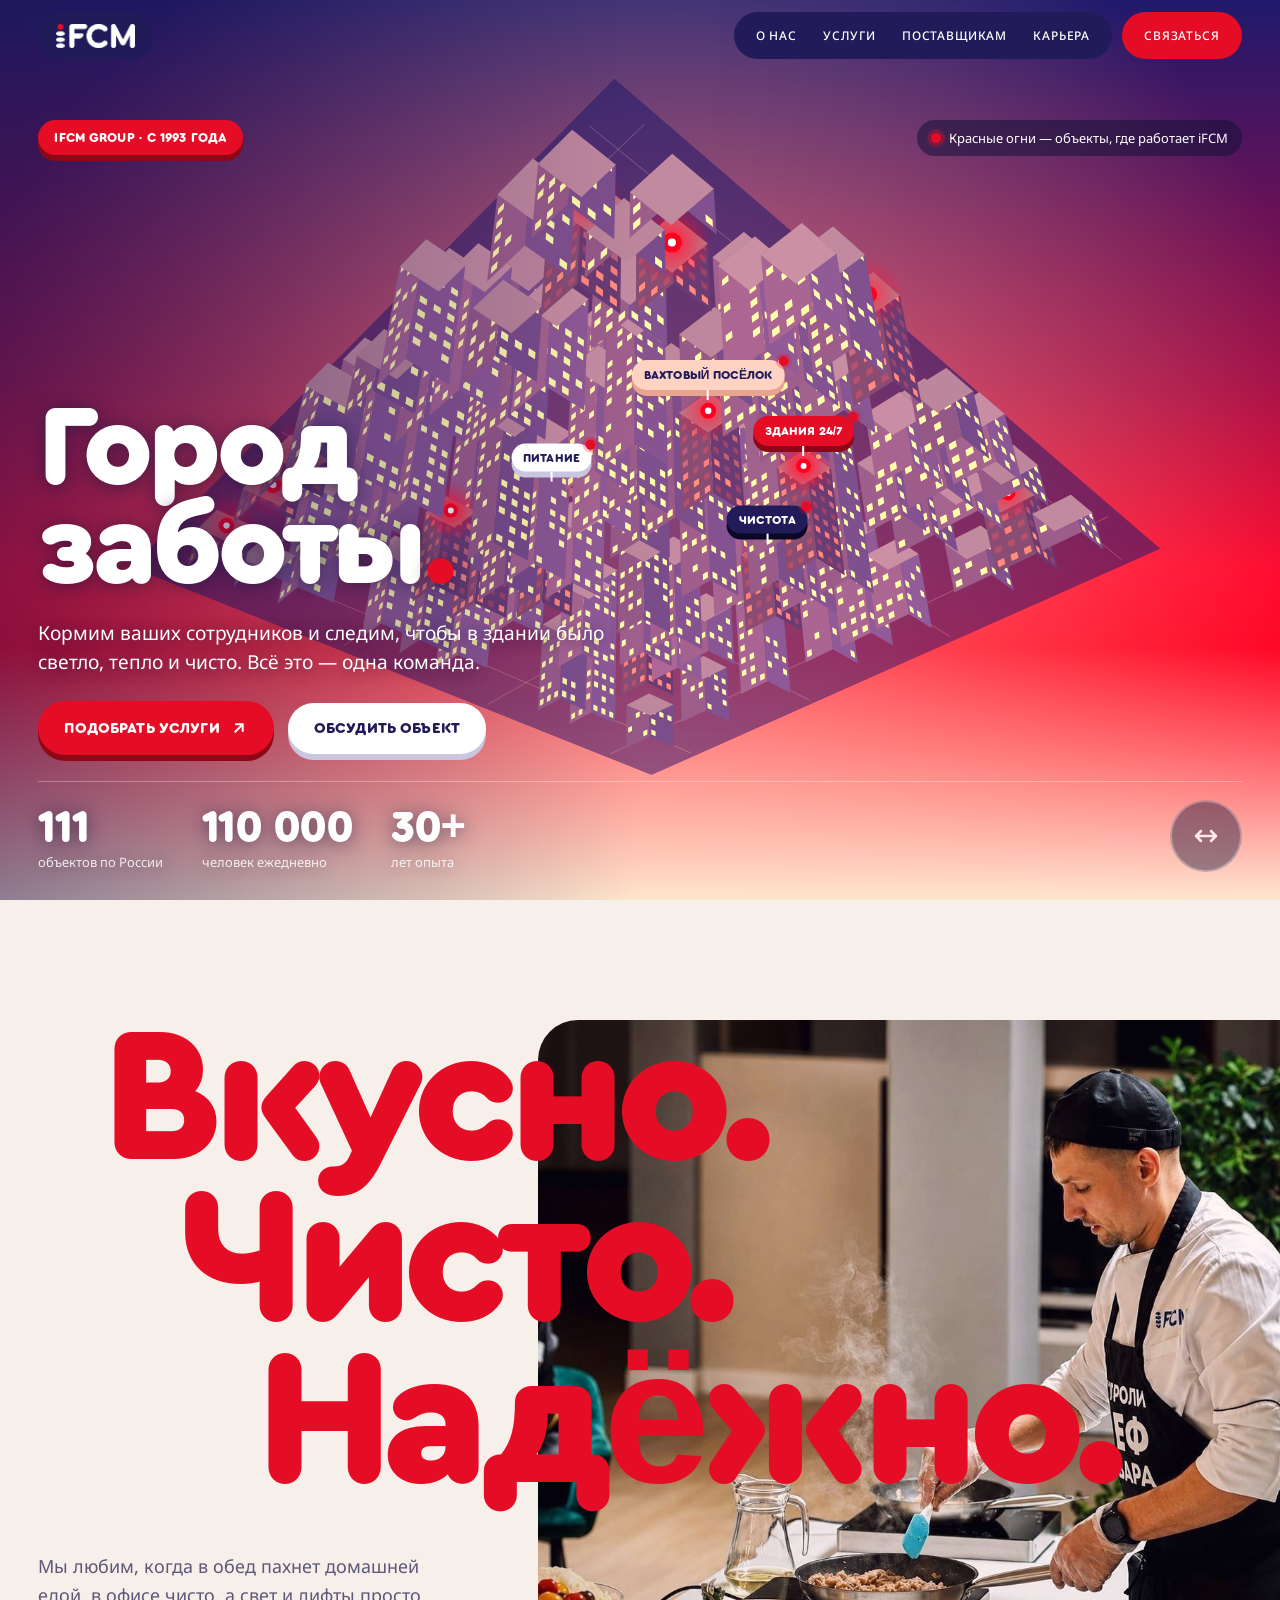
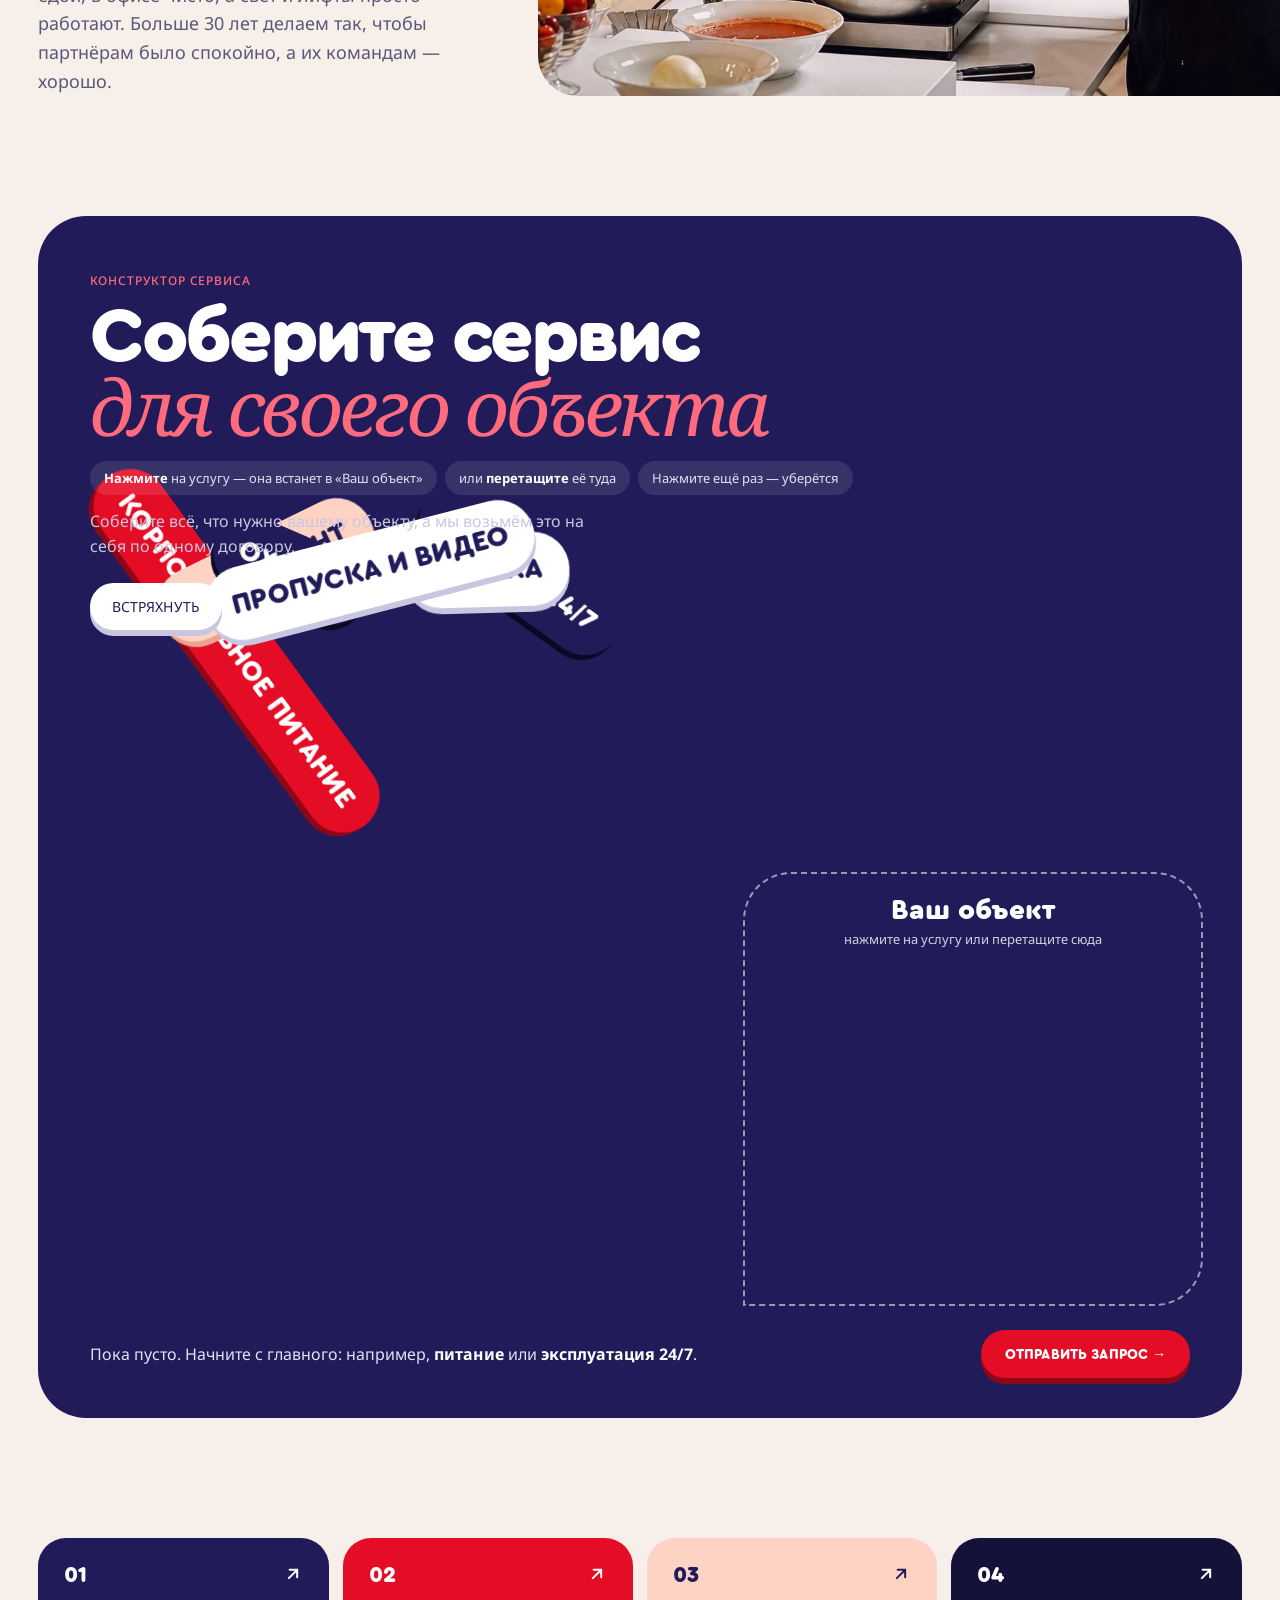
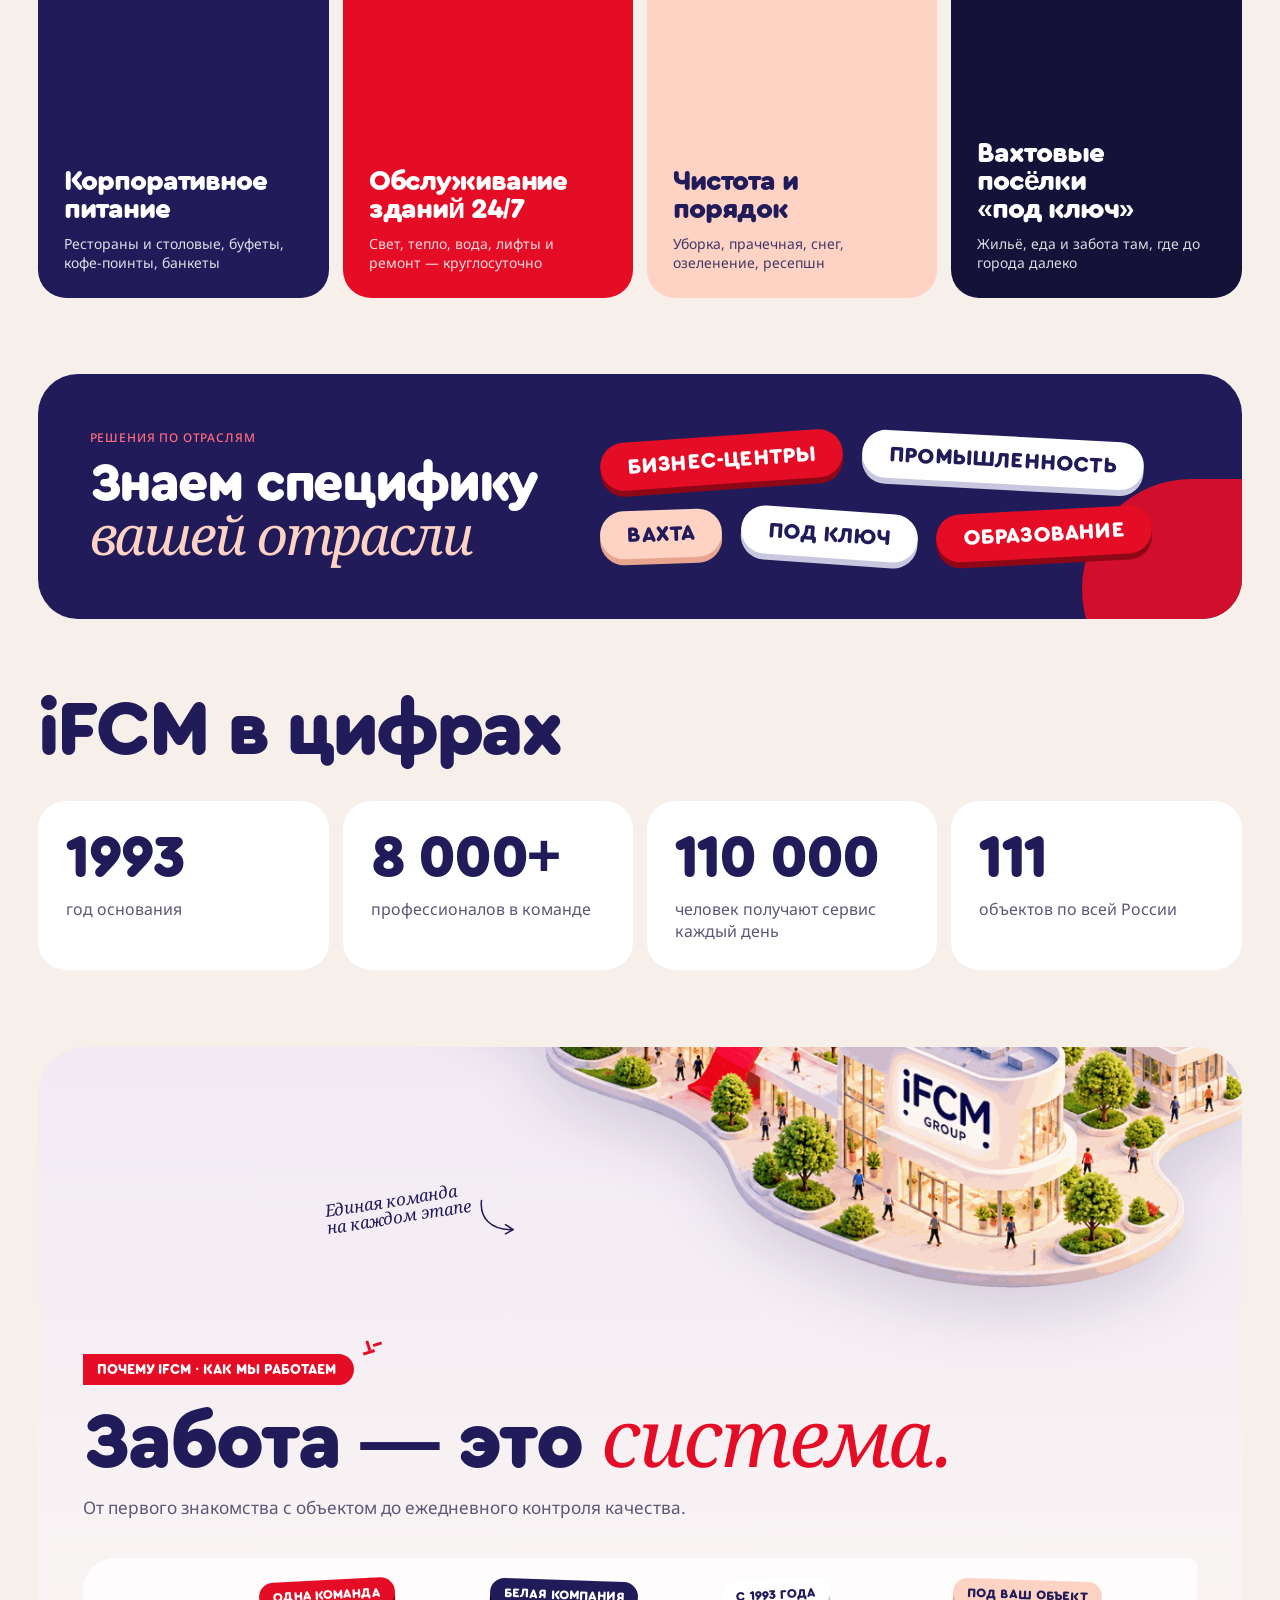
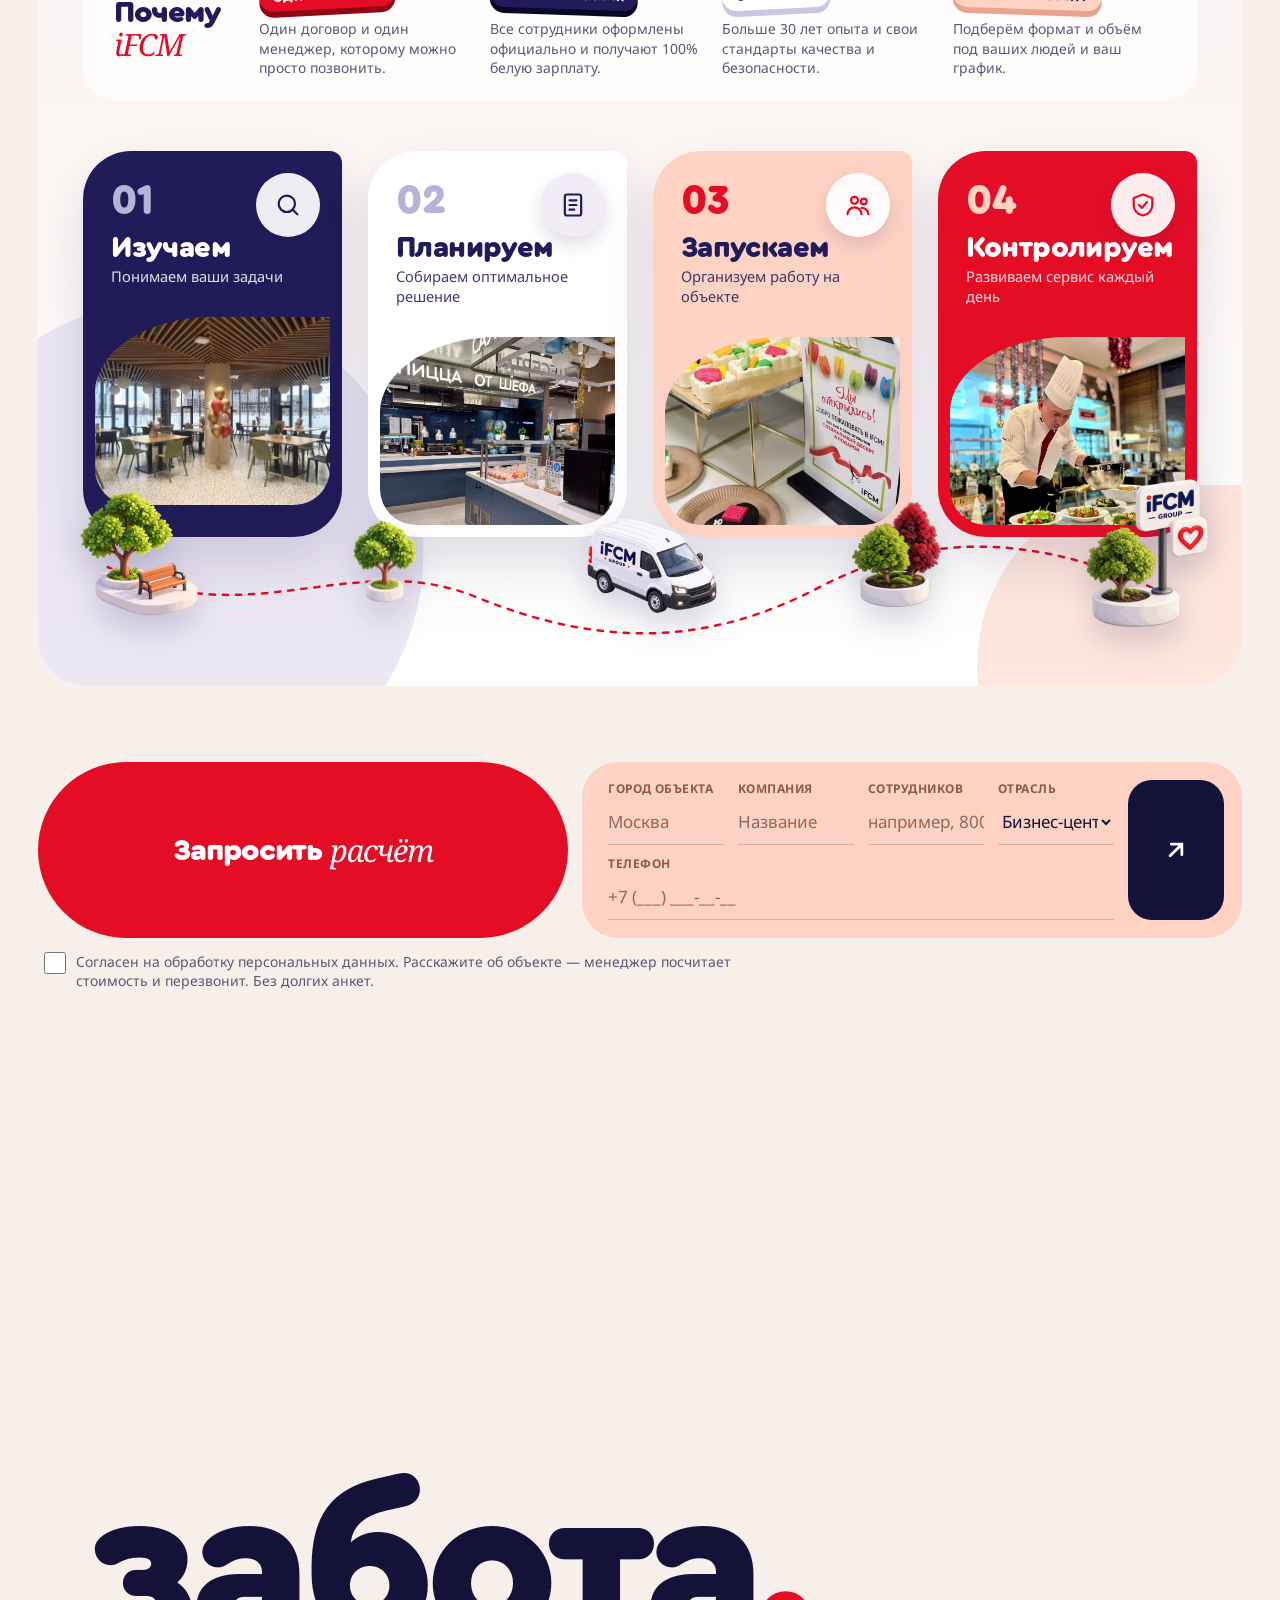
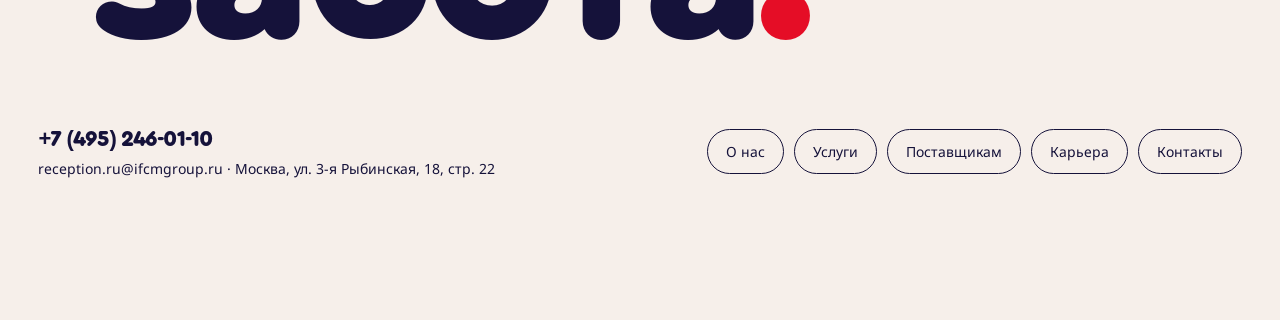
==== commit 1b23e389: "Add files via upload" ====
--- a/index.html
+++ b/index.html
@@ -218,12 +218,12 @@
 
 /* «Забота — это система» по референсу */
 #process{overflow-x:clip}
-.r7{position:relative;margin-top:40px;clip-path:inset(0 -400px -400px -400px);padding:clamp(250px,24vw,340px) 0 clamp(10px,2vw,30px);display:flex;flex-direction:column;isolation:isolate}
+.r7{position:relative;margin-top:20px;overflow:hidden;border-radius:48px;background:linear-gradient(180deg,#F1EAF4 0%,#FBF6F3 55%,#FFF 100%);padding:clamp(250px,24vw,340px) clamp(24px,3.5vw,56px) clamp(30px,3vw,50px);display:flex;flex-direction:column;isolation:isolate}
 .r7-bg{position:absolute;z-index:-1;pointer-events:none}
-.r7-bg.g1{right:-8%;top:-60px;width:80%;height:400px;background:#F1E9F3;border-radius:0 0 50% 50%/0 0 100% 100%;border-bottom-left-radius:60% 100%}
-.r7-bg.g2{left:-14%;bottom:-40px;width:42%;aspect-ratio:1;background:#E7E2F1;border-radius:50% 0 50% 50%;transform:rotate(180deg);opacity:.8}
-.r7-bg.g3{right:-10%;bottom:-60px;width:30%;aspect-ratio:1;background:var(--peach);border-radius:50% 0 50% 50%;opacity:.55}
-.r7-city{position:absolute;z-index:1;right:calc(-1 * var(--gut));top:-300px;width:min(72%,1080px);pointer-events:none;filter:drop-shadow(0 24px 30px rgba(33,28,89,.15))}
+.r7-bg.g1{display:none;right:-8%;top:-60px;width:80%;height:400px;background:#F1E9F3;border-radius:0 0 50% 50%/0 0 100% 100%;border-bottom-left-radius:60% 100%}
+.r7-bg.g2{left:-10%;bottom:-120px;width:42%;aspect-ratio:1;background:#E7E2F1;border-radius:50% 0 50% 50%;transform:rotate(180deg);opacity:.8}
+.r7-bg.g3{right:-8%;bottom:-160px;width:30%;aspect-ratio:1;background:var(--peach);border-radius:50% 0 50% 50%;opacity:.55}
+.r7-city{position:absolute;z-index:1;right:-4%;top:-26%;width:min(70%,1100px);pointer-events:none;filter:drop-shadow(0 24px 30px rgba(33,28,89,.15))}
 .r7-h{position:relative;z-index:2;display:flex;flex-direction:column;gap:14px;max-width:none}
 .r7-plate{align-self:flex-start;font-family:var(--display);font-weight:900;text-transform:uppercase;font-size:clamp(13px,1.1vw,16px);background:var(--red);color:#fff;padding:.55em 1.3em .55em 1em;border-radius:1.4em 999px 999px 0;position:relative}
 .r7-plate::after{content:"";position:absolute;right:-30px;top:-18px;width:26px;height:26px;background:linear-gradient(var(--red),var(--red)) 4px 14px/12px 3px no-repeat,linear-gradient(var(--red),var(--red)) 10px 4px/3px 10px no-repeat,linear-gradient(var(--red),var(--red)) 16px 9px/9px 3px no-repeat;transform:rotate(-18deg)}
@@ -241,11 +241,11 @@
 .r7-ph{position:relative;display:block;margin:26px -16px 0;aspect-ratio:5/4;background-size:cover;border-radius:50% 0 36px 36px/40% 0 36px 36px}
 .r7-path{position:absolute;left:0;right:0;bottom:0;width:100%;height:120px;z-index:1}
 .r7-i{position:absolute;z-index:3;pointer-events:none;filter:drop-shadow(0 14px 16px rgba(33,28,89,.2))}
-.r7-i.bench{left:-3%;bottom:20px;width:clamp(130px,11vw,180px)}
+.r7-i.bench{left:-1.5%;bottom:20px;width:clamp(130px,11vw,180px)}
 .r7-i.tree{left:calc(25% - 2%);bottom:40px;width:clamp(80px,7vw,112px)}
 .r7-i.van{left:calc(50% - 5%);bottom:22px;width:clamp(120px,10.5vw,170px);animation:r7v 2.6s ease-in-out infinite}
 .r7-i.tree2{left:calc(75% - 6%);bottom:40px;width:clamp(80px,7vw,112px)}
-.r7-i.sign{right:0;bottom:20px;width:clamp(110px,9.5vw,150px)}
+.r7-i.sign{right:-1%;bottom:20px;width:clamp(110px,9.5vw,150px)}
 .r7-notes{position:absolute;left:0;right:0;bottom:0;height:96px;display:grid;grid-template-columns:repeat(4,minmax(0,1fr));gap:clamp(16px,2vw,30px);z-index:3}
 .r7-note{position:relative;display:flex;align-items:flex-start;gap:8px;font-family:var(--serif);font-style:italic;font-size:clamp(17px,1.4vw,21px);line-height:1.05;color:var(--navy)}
 .r7-note .r7-arr{flex:none;width:30px;height:36px;color:var(--navy);margin-top:-14px;opacity:.85}
@@ -260,6 +260,22 @@
 @media (prefers-reduced-motion:reduce){.r7-i.van{animation:none}}
 @media (max-width:1100px){.r7-notes,.r7-hand{display:none}.r7-h h2{white-space:normal}.r7-l{grid-template-columns:repeat(2,minmax(0,1fr));row-gap:30px}.r7-i{display:none}.r7-path{display:none}.r7-stage{padding-bottom:50px}.r7-city{width:70%;top:-110px}}
 @media (max-width:600px){.r7{padding-top:clamp(170px,48vw,230px)}.r7-city{width:120%;right:-20%;top:-40px}.r7-bg.g1{width:120%;right:-20%}.r7-l{grid-template-columns:minmax(0,1fr)}.r7-c{aspect-ratio:auto;padding-bottom:0;min-height:0}.r7-ph{position:relative;left:auto;right:auto;bottom:auto;margin:20px -16px 12px;height:auto;aspect-ratio:16/10}.r7-i.van{display:block;position:relative;left:auto;bottom:auto;align-self:flex-end;margin:-40px 0 0 auto;width:130px}.r7-stage{display:flex;flex-direction:column;padding-bottom:30px}.r7-spark{display:none}}
+.r7-whyh{position:relative;z-index:2;display:grid;grid-template-columns:auto minmax(0,1fr);gap:clamp(20px,3vw,48px);align-items:center;margin-top:clamp(26px,3vw,40px);background:rgba(255,255,255,.75);backdrop-filter:blur(6px);border-radius:32px 8px 32px 32px;padding:22px clamp(20px,2.4vw,34px)}
+.r7-whyh>span{font-size:clamp(26px,2.4vw,38px);color:var(--navy);line-height:1}.r7-whyh i{display:block;font-family:var(--serif);font-weight:400;color:var(--red)}
+.r7-why{list-style:none;margin:0;padding:0;display:grid;grid-template-columns:repeat(4,minmax(0,1fr));gap:18px}
+.r7-why li{display:flex;flex-direction:column;gap:10px;align-items:flex-start}.r7-why .stk{font-size:13px;padding:8px 14px}.r7-why li:nth-child(odd) .stk{transform:rotate(-3deg)}.r7-why li:nth-child(even) .stk{transform:rotate(2deg)}
+.r7-why p{margin:0;font-size:14px;line-height:1.4;color:var(--muted)}
+@media (max-width:1100px){.r7-why{grid-template-columns:repeat(2,minmax(0,1fr))}}
+@media (max-width:600px){.r7-whyh{grid-template-columns:minmax(0,1fr)}.r7-why{grid-template-columns:minmax(0,1fr)}}
+
+/* единый ритм между блоками главной */
+:root{--sp:clamp(56px,6vw,96px)}
+.tiles{padding-bottom:0!important}
+#industries .ind-strip{margin-top:var(--sp)!important}
+#blocksBox .blk{padding-block:var(--sp) 0!important}
+#process .r7{margin-top:var(--sp)!important}
+#news.blk{padding-block:var(--sp) 0!important}
+.grid-sec{padding-top:var(--sp)!important}
 </style>
 
 <div id="siteHeader"></div>
@@ -329,14 +345,6 @@
 
 <!-- РЕДАКТИРУЕМЫЕ БЛОКИ -->
 <div class="w" id="blocksBox"></div>
-<div class="w"><section class="why">
-  <h2 class="d">Почему <span class="s">iFCM</span></h2>
-  <div class="why-g">
-    <div><span class="stk red" style="transform:rotate(-3deg)">Одна команда</span><p>Один договор и один менеджер, которому можно просто позвонить.</p></div>
-    <div><span class="stk navy" style="transform:rotate(2deg)">Белая компания</span><p>Все сотрудники оформлены официально и получают 100% белую зарплату.</p></div>
-    <div><span class="stk white" style="transform:rotate(-2deg)">С 1993 года</span><p>Больше 30 лет опыта и свои стандарты качества и безопасности.</p></div>
-    <div><span class="stk peach" style="transform:rotate(3deg)">Под ваш объект</span><p>Подберём формат и объём под ваших людей и ваш график.</p></div>
-  </div></section></div>
 
 
 <!-- КАК МЫ РАБОТАЕМ -->
@@ -344,7 +352,8 @@
   <span class="r7-bg g1" aria-hidden="true"></span><span class="r7-bg g2" aria-hidden="true"></span><span class="r7-bg g3" aria-hidden="true"></span>
   <img class="r7-city" src="img/ai_city.png" alt="" aria-hidden="true">
   <em class="r7-hand" aria-hidden="true">Единая команда<br>на каждом этапе<svg viewBox="0 0 60 60" fill="none" stroke="currentColor" stroke-width="2" stroke-linecap="round" stroke-linejoin="round"><path d="M10 6c-6 22 6 40 34 44"/><path d="M36 42l9 8-11 4"/></svg></em>
-  <div class="r7-h"><span class="r7-plate">Как мы работаем</span><h2 class="d">Забота — это <span class="s">система.</span></h2><p>От первого знакомства с объектом до ежедневного контроля качества.</p></div>
+  <div class="r7-h"><span class="r7-plate">Почему iFCM · Как мы работаем</span><h2 class="d">Забота — это <span class="s">система.</span></h2><p>От первого знакомства с объектом до ежедневного контроля качества.</p></div>
+  <div class="r7-whyh"><span class="d">Почему <i>iFCM</i></span><ul class="r7-why" aria-label="Почему iFCM"><li><span class="stk red">Одна команда</span><p>Один договор и один менеджер, которому можно просто позвонить.</p></li><li><span class="stk navy">Белая компания</span><p>Все сотрудники оформлены официально и получают 100% белую зарплату.</p></li><li><span class="stk white">С 1993 года</span><p>Больше 30 лет опыта и свои стандарты качества и безопасности.</p></li><li><span class="stk peach">Под ваш объект</span><p>Подберём формат и объём под ваших людей и ваш график.</p></li></ul></div>
   <div class="r7-stage">
     <svg class="r7-path" viewBox="0 0 1360 120" preserveAspectRatio="none" aria-hidden="true"><path d="M30 40 C200 110 330 20 480 70 S760 120 900 60 S1180 10 1330 70" fill="none" stroke="#E50D26" stroke-width="2.5" stroke-dasharray="7 9" stroke-linecap="round"/></svg>
     <ol class="r7-l"><li class="r7-c r7-navy"><span class="r7-ic"><svg viewBox="0 0 24 24" fill="none" stroke="currentColor" stroke-width="1.9" stroke-linecap="round" stroke-linejoin="round" aria-hidden="true"><circle cx="11" cy="11" r="7"/><path d="M20 20l-4-4"/></svg></span><span class="r7-n d">01</span><b class="d">Изучаем</b><span class="r7-sub">Понимаем ваши задачи</span><span class="r7-ph" role="img" aria-label="Изучаем" style="background-image:url(img/s_hall.jpg);background-position:50% 55%"></span></li><li class="r7-c r7-white"><span class="r7-ic"><svg viewBox="0 0 24 24" fill="none" stroke="currentColor" stroke-width="1.9" stroke-linecap="round" stroke-linejoin="round" aria-hidden="true"><rect x="5" y="3" width="14" height="18" rx="2"/><path d="M9 8h6M9 12h6M9 16h4"/></svg></span><span class="r7-n d">02</span><b class="d">Планируем</b><span class="r7-sub">Собираем оптимальное решение</span><span class="r7-ph" role="img" aria-label="Планируем" style="background-image:url(img/s_recipe.jpg);background-position:50% 35%"></span></li><li class="r7-c r7-peach"><span class="r7-ic"><svg viewBox="0 0 24 24" fill="none" stroke="currentColor" stroke-width="1.9" stroke-linecap="round" stroke-linejoin="round" aria-hidden="true"><circle cx="9" cy="8" r="3"/><circle cx="17" cy="9" r="2.5"/><path d="M3 20c0-3.3 2.7-6 6-6s6 2.7 6 6M15 14.5c3 0 6 2 6 5.5"/></svg></span><span class="r7-n d">03</span><b class="d">Запускаем</b><span class="r7-sub">Организуем работу на объекте</span><span class="r7-ph" role="img" aria-label="Запускаем" style="background-image:url(img/s_open.jpg);background-position:40% 55%"></span></li><li class="r7-c r7-red"><span class="r7-ic"><svg viewBox="0 0 24 24" fill="none" stroke="currentColor" stroke-width="1.9" stroke-linecap="round" stroke-linejoin="round" aria-hidden="true"><path d="M12 3l8 3v6c0 4.5-3.4 8.3-8 9-4.6-.7-8-4.5-8-9V6l8-3z"/><path d="M8.5 12l2.5 2.5 4.5-5"/></svg></span><span class="r7-n d">04</span><b class="d">Контролируем</b><span class="r7-sub">Развиваем сервис каждый день</span><span class="r7-ph" role="img" aria-label="Контролируем" style="background-image:url(img/s_kiosk.jpg);background-position:45% 40%"></span></li></ol>
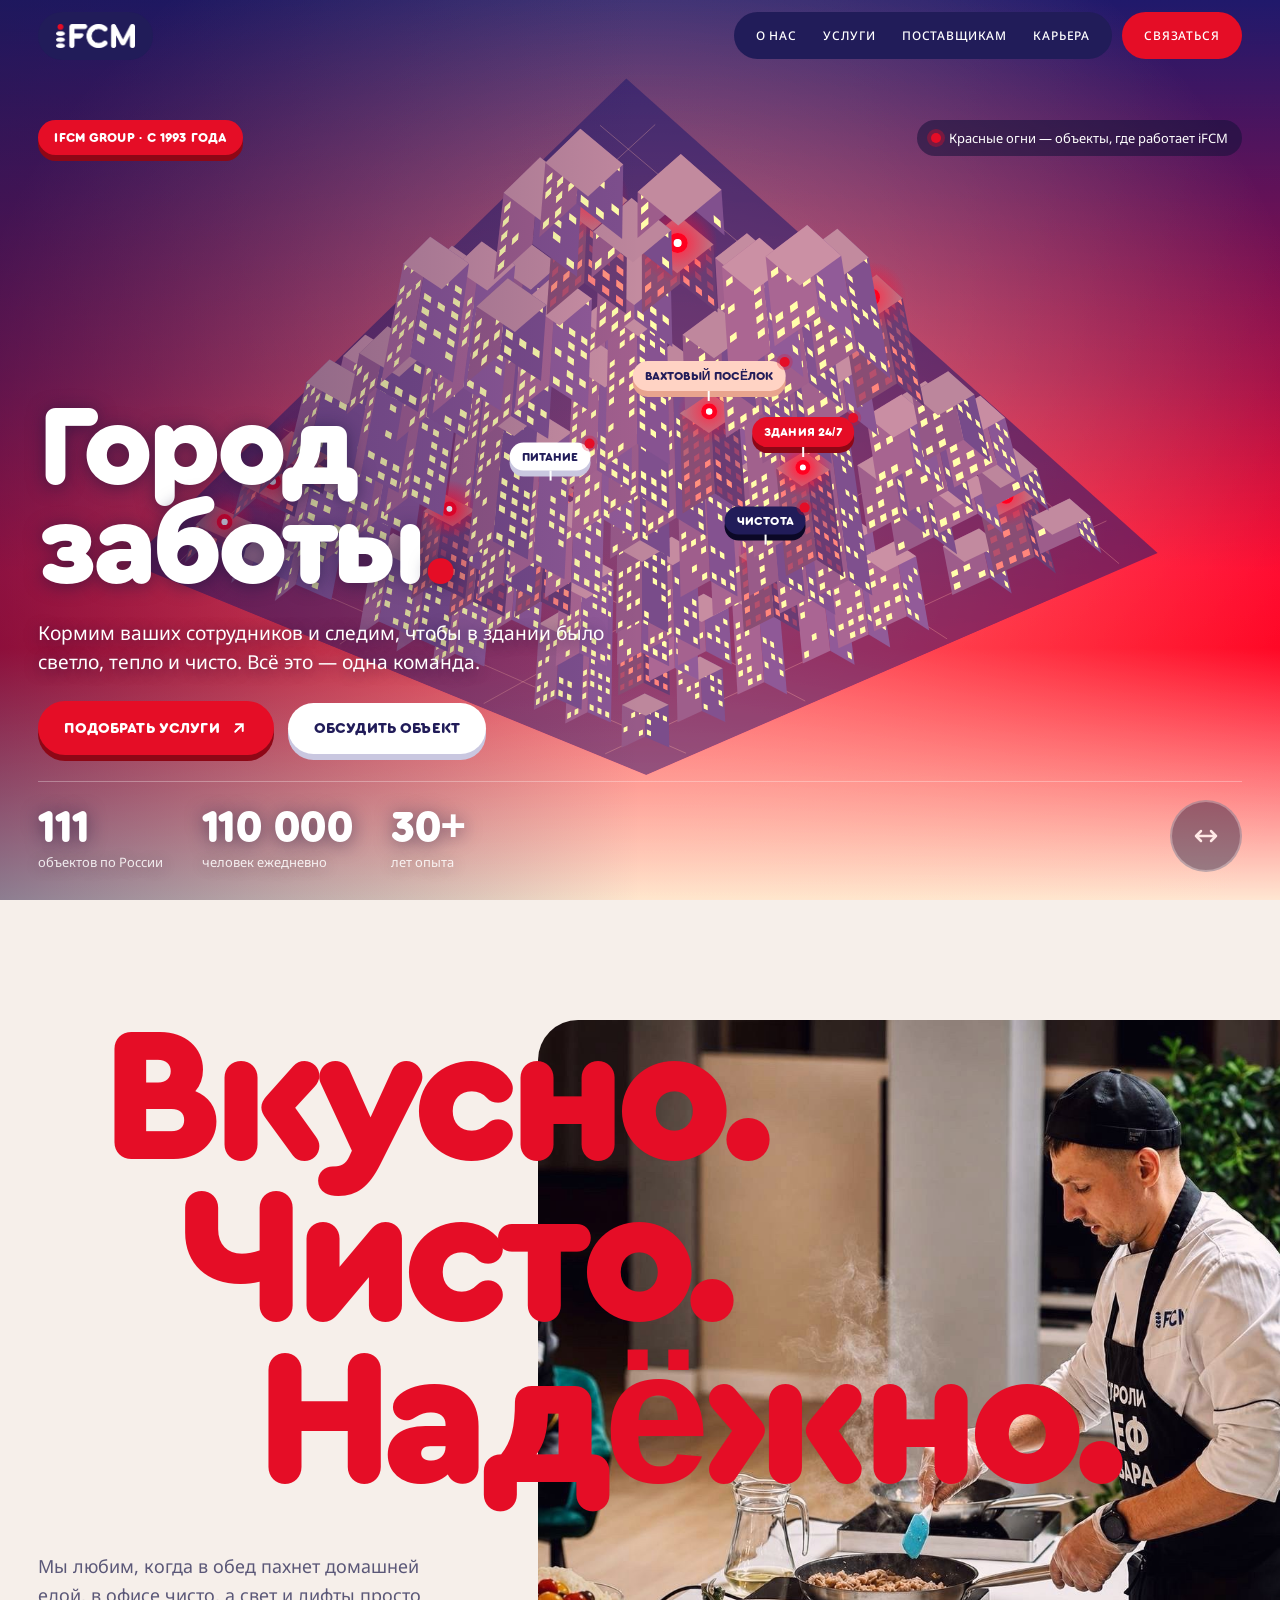
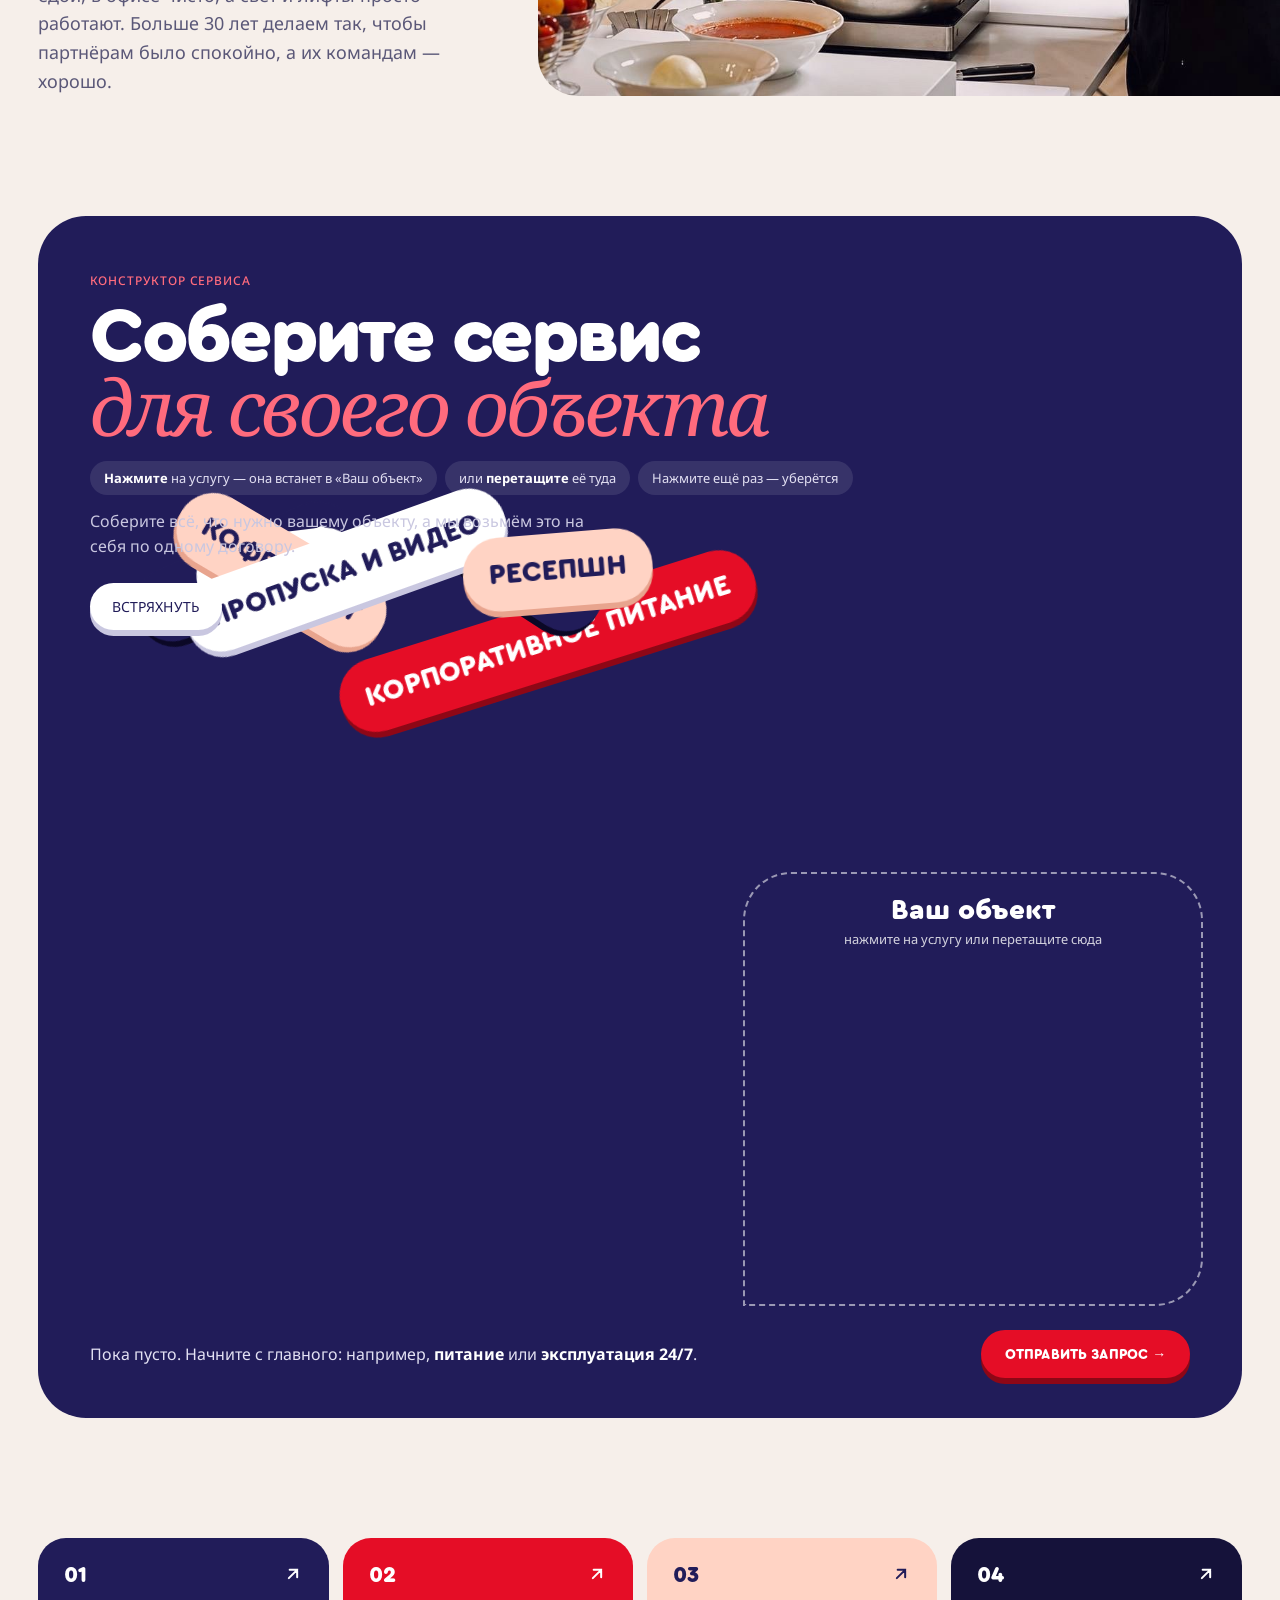
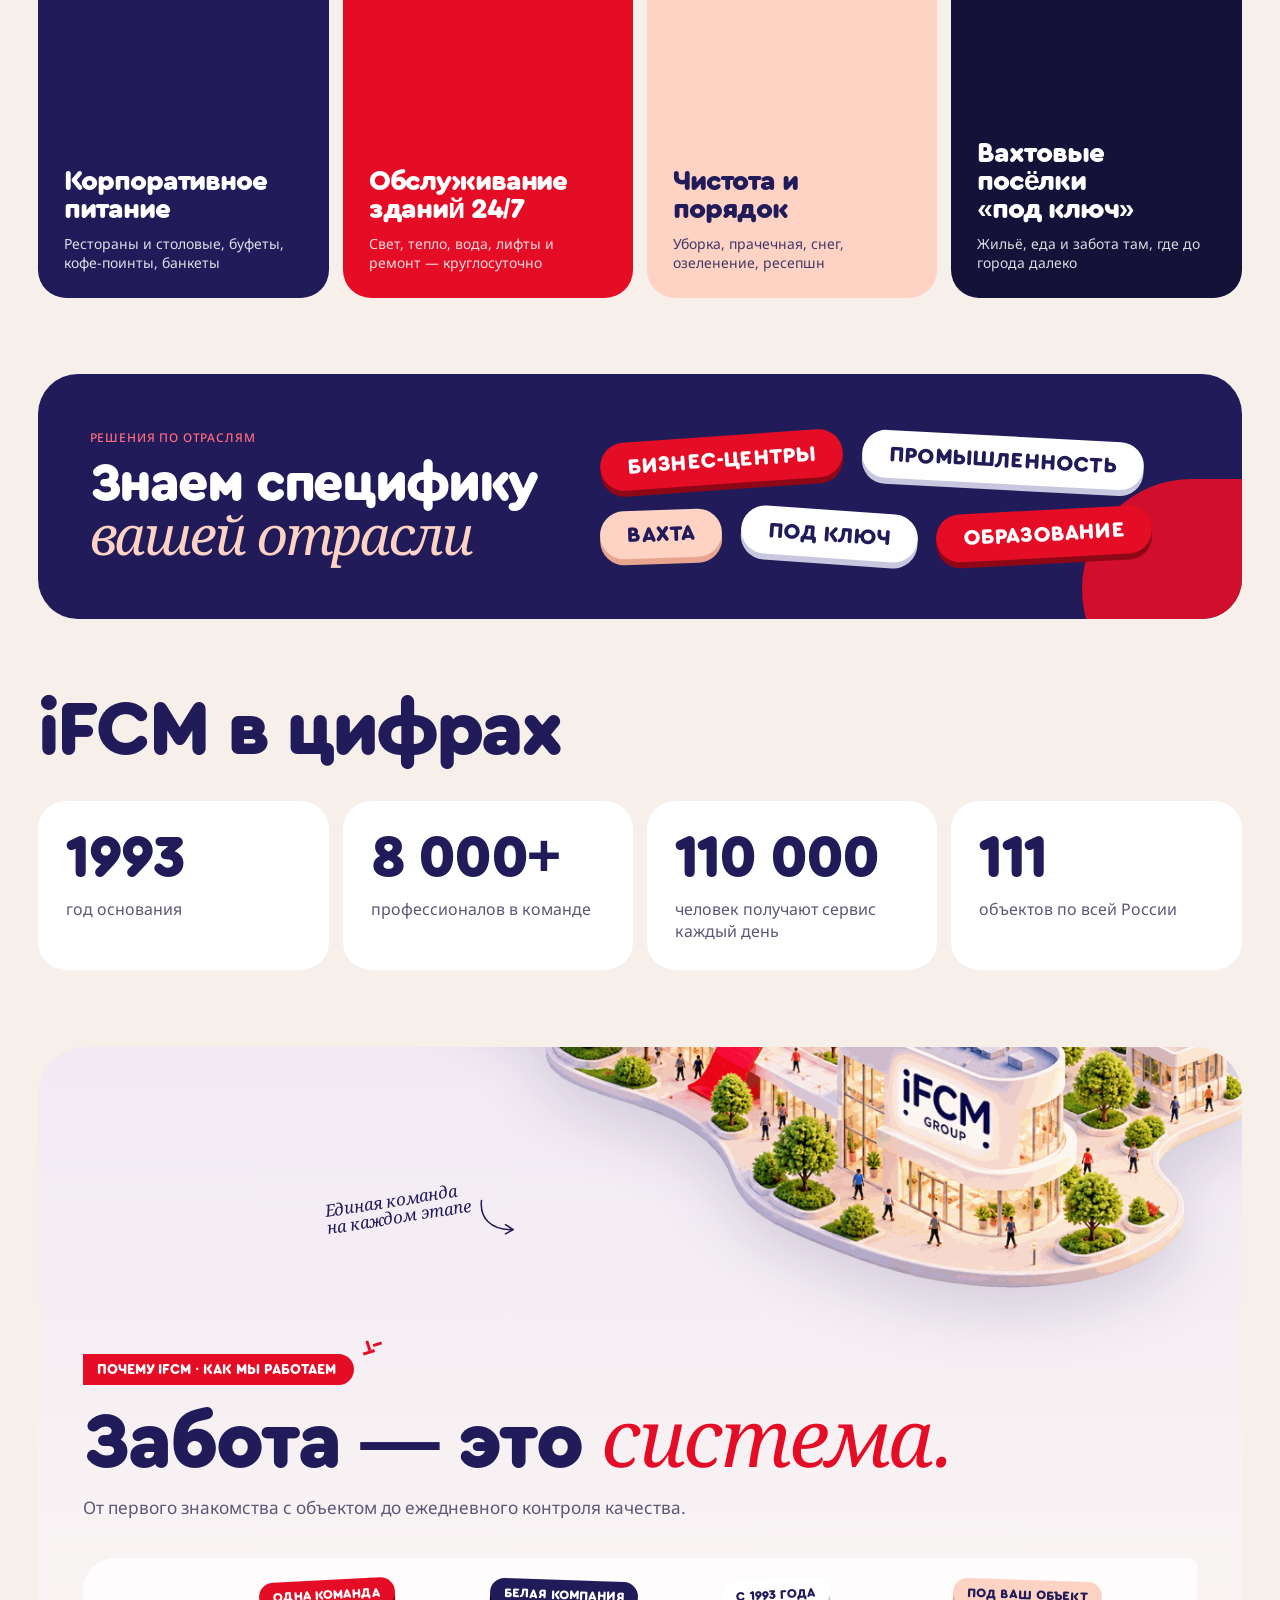
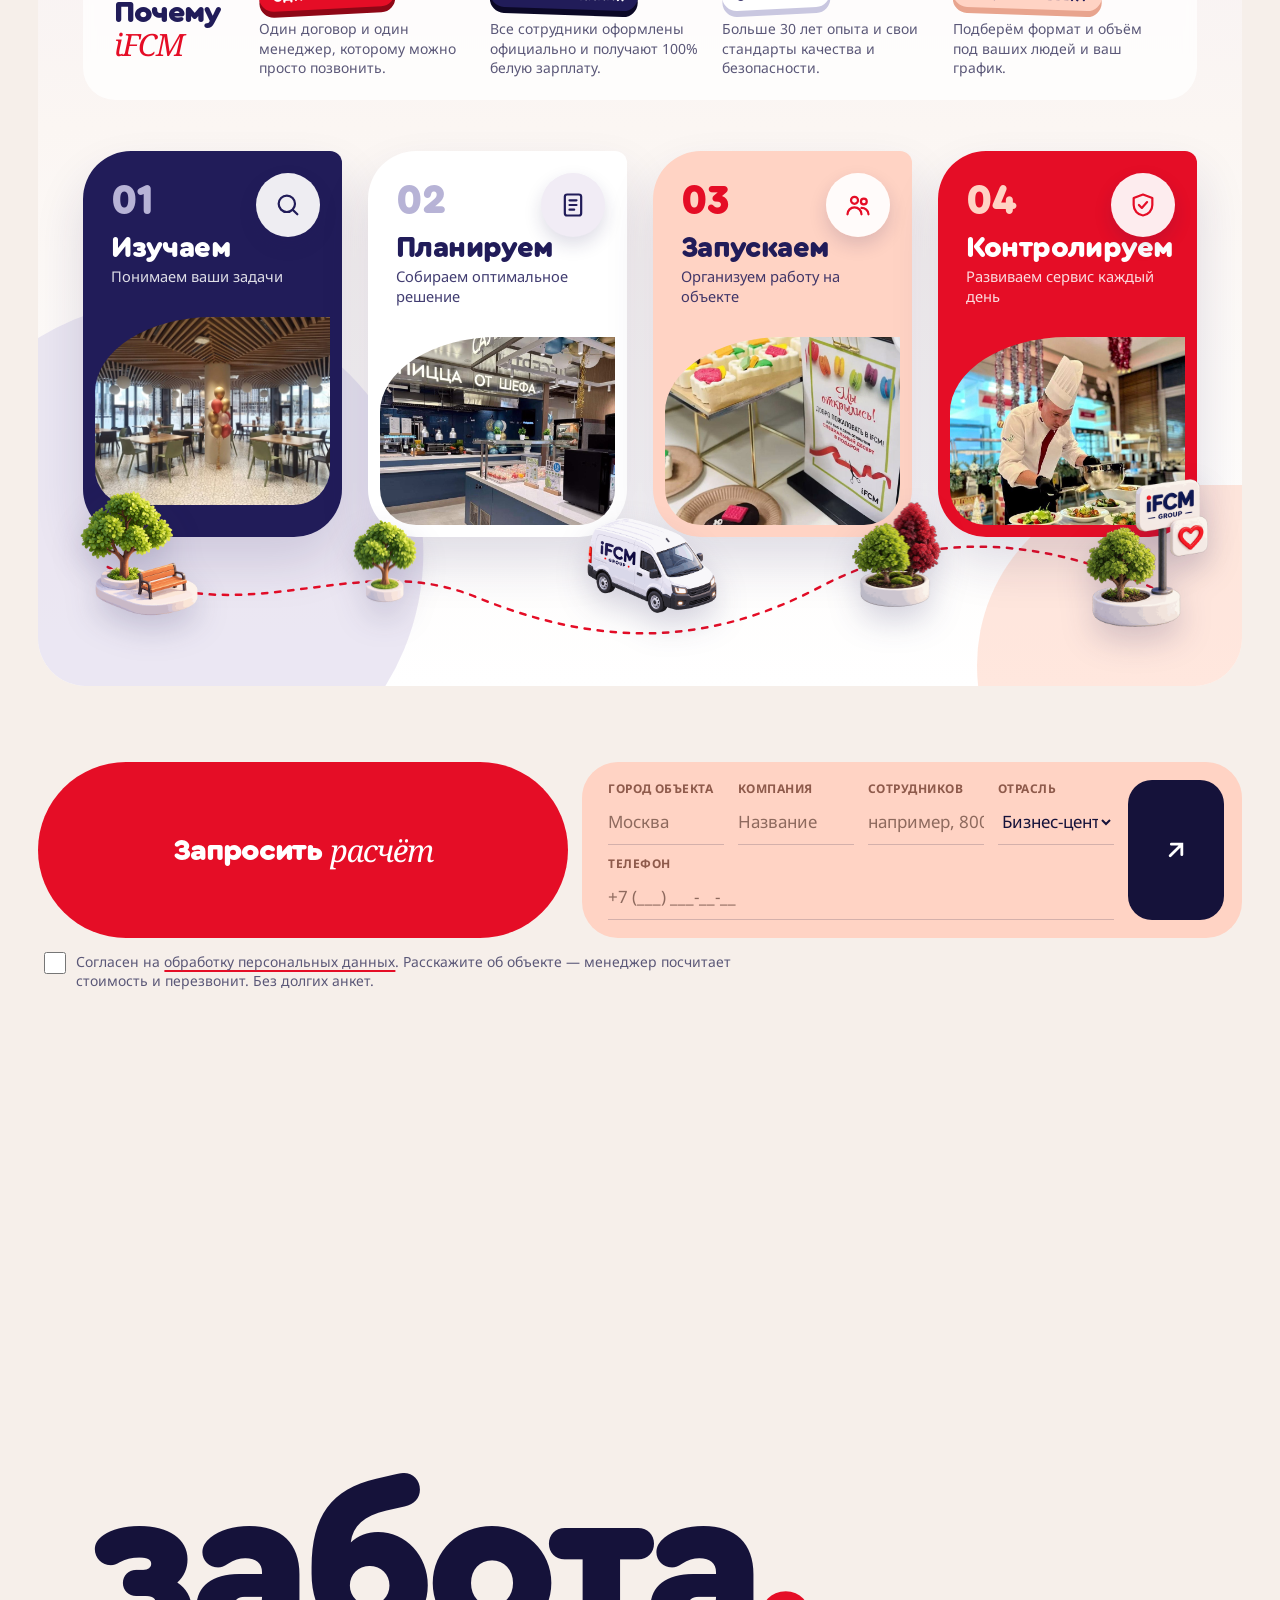
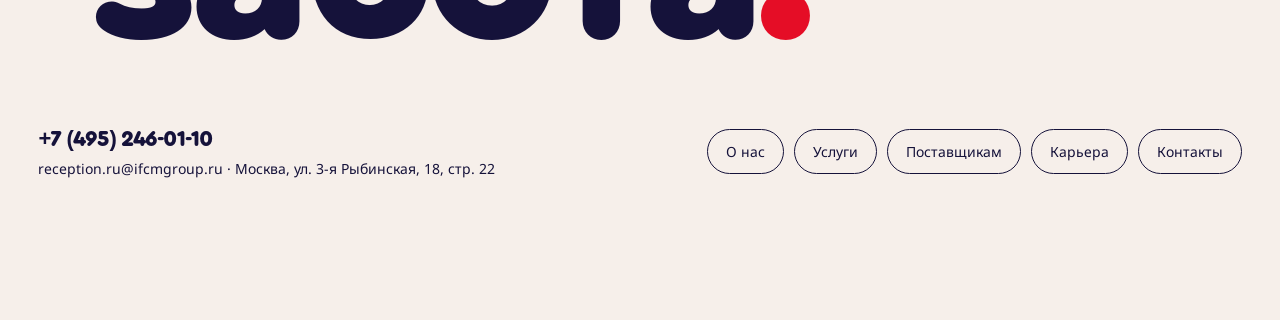
==== commit 8c142674: "Add files via upload" ====
--- a/index.html
+++ b/index.html
@@ -276,6 +276,7 @@
 #process .r7{margin-top:var(--sp)!important}
 #news.blk{padding-block:var(--sp) 0!important}
 .grid-sec{padding-top:var(--sp)!important}
+.pd-link{color:inherit;text-decoration:underline;text-underline-offset:3px;text-decoration-thickness:1.5px;text-decoration-color:var(--red)}.pd-link:hover{color:var(--red)}
 </style>
 
 <div id="siteHeader"></div>
@@ -385,7 +386,7 @@
       <button type="submit" aria-label="Запросить расчёт"><svg width="28" height="28" viewBox="0 0 24 24" fill="none" stroke="currentColor" stroke-width="2.4" stroke-linecap="round"><path d="M7 17L17 7M8 7h9v9"/></svg></button>
     </form>
   </div>
-  <label class="pd-ok"><input type="checkbox" id="pdOk"><span>Согласен на обработку персональных данных. Расскажите об объекте — менеджер посчитает стоимость и перезвонит. Без долгих анкет.</span></label>
+  <label class="pd-ok"><input type="checkbox" id="pdOk"><span>Согласен на <a class="pd-link" href="https://disk.360.yandex.ru/i/gnEF3XklKYBSMg" target="_blank" rel="noopener">обработку персональных данных</a>. Расскажите об объекте — менеджер посчитает стоимость и перезвонит. Без долгих анкет.</span></label>
   <div class="selbox" id="selBox" aria-live="polite"></div>
   <div class="ok" id="ok" role="status"></div>
   <div class="gwrap">
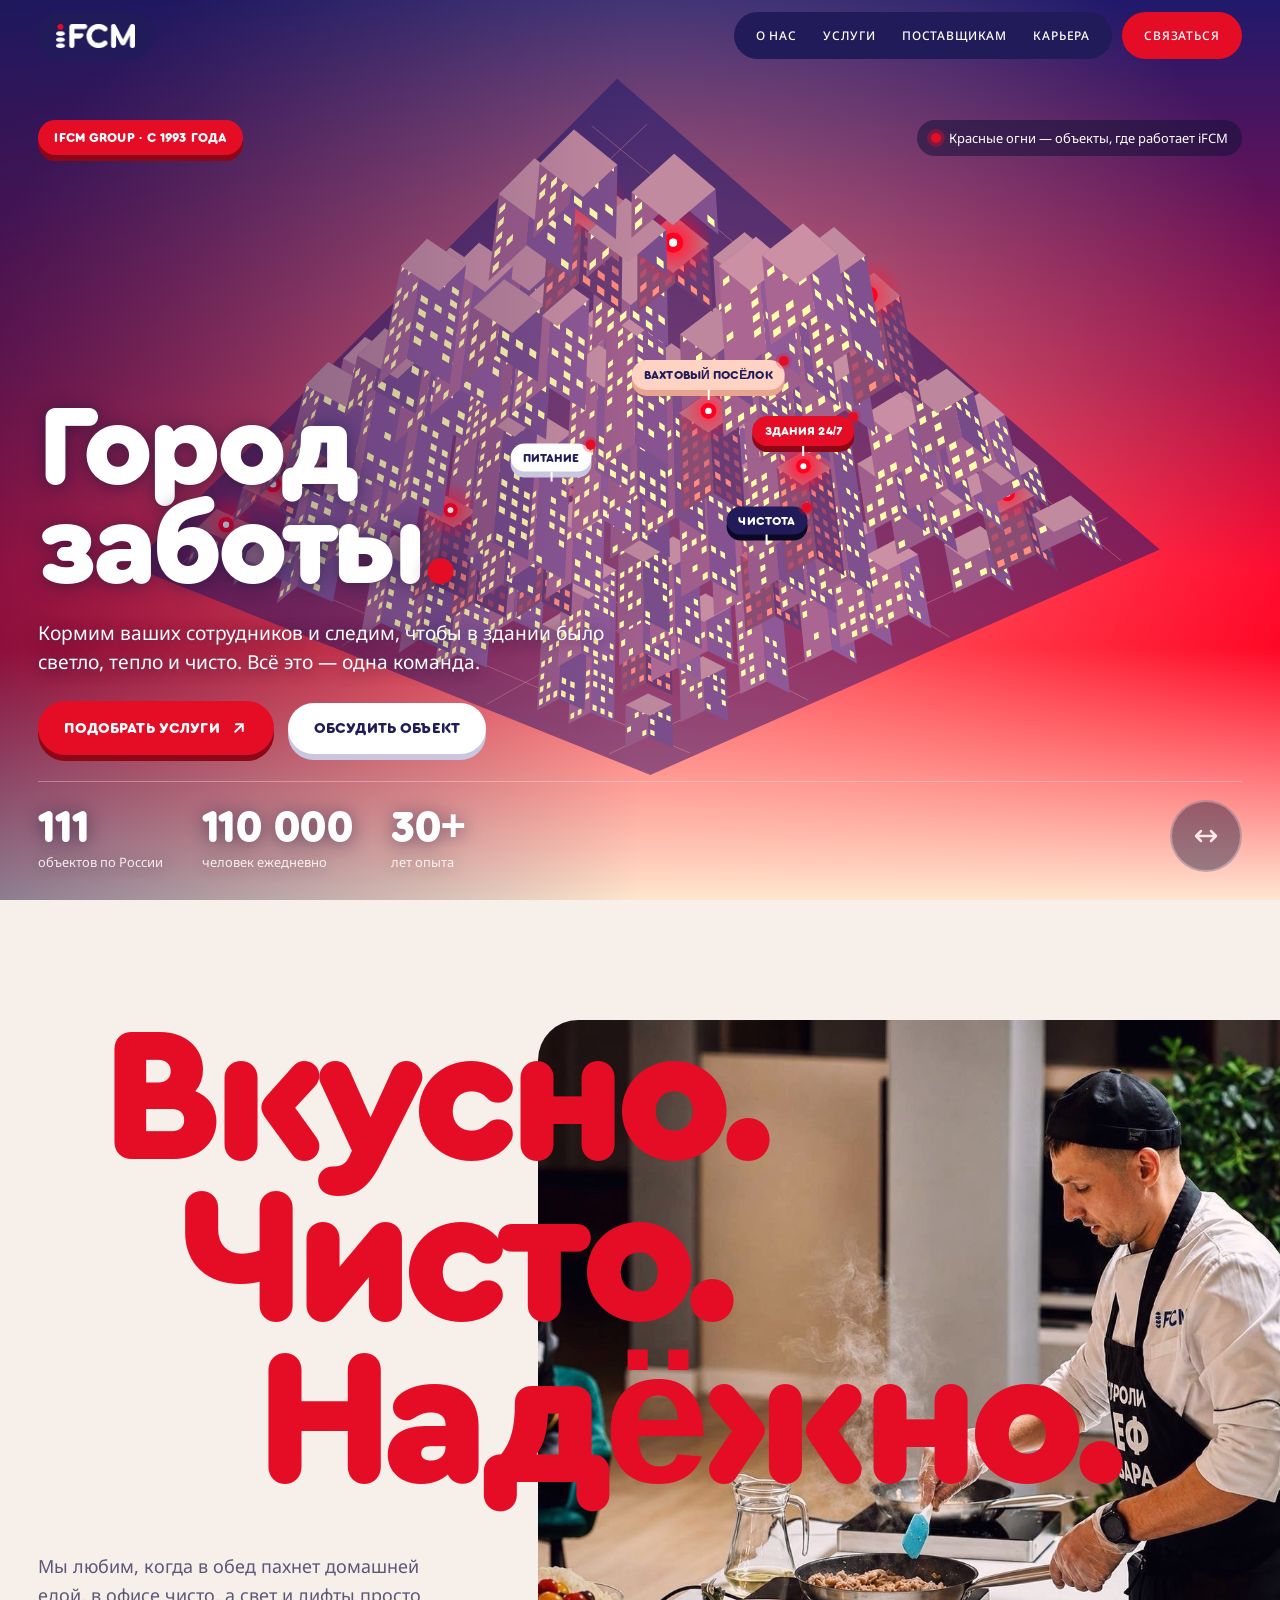
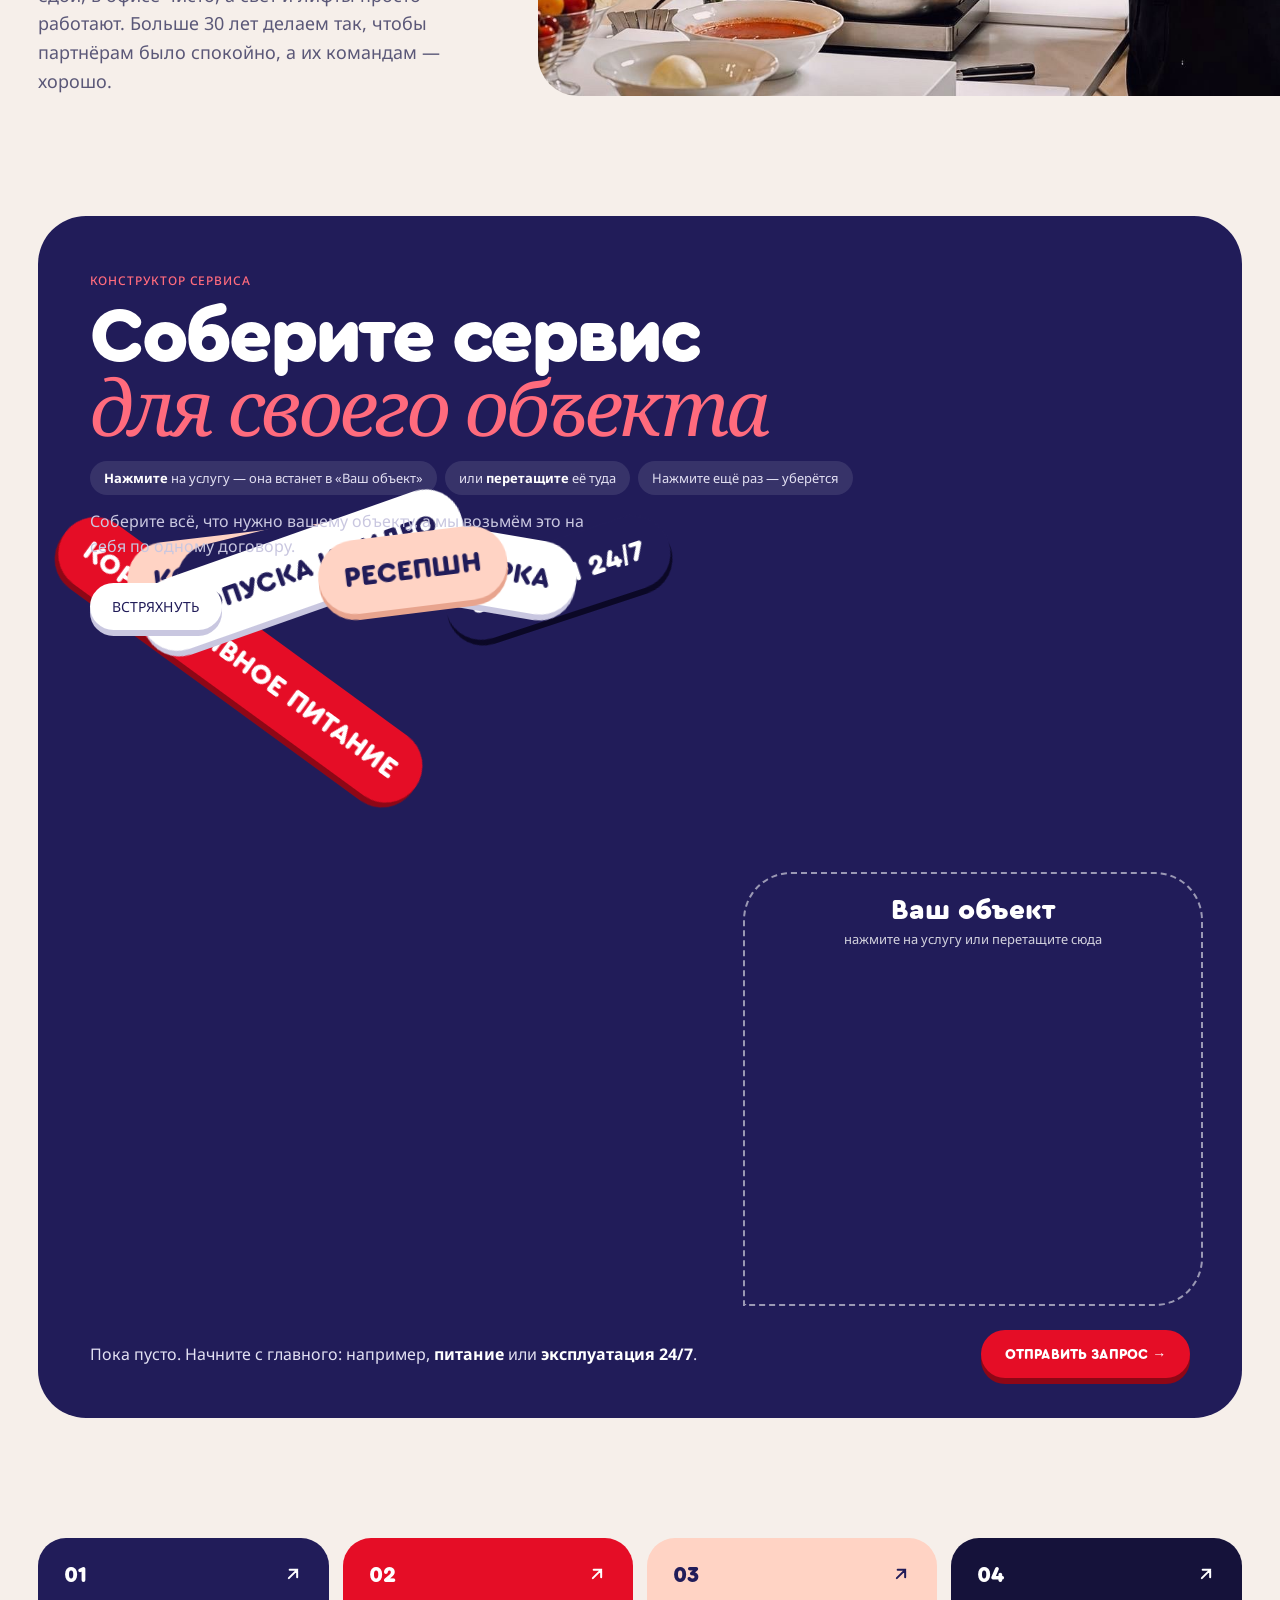
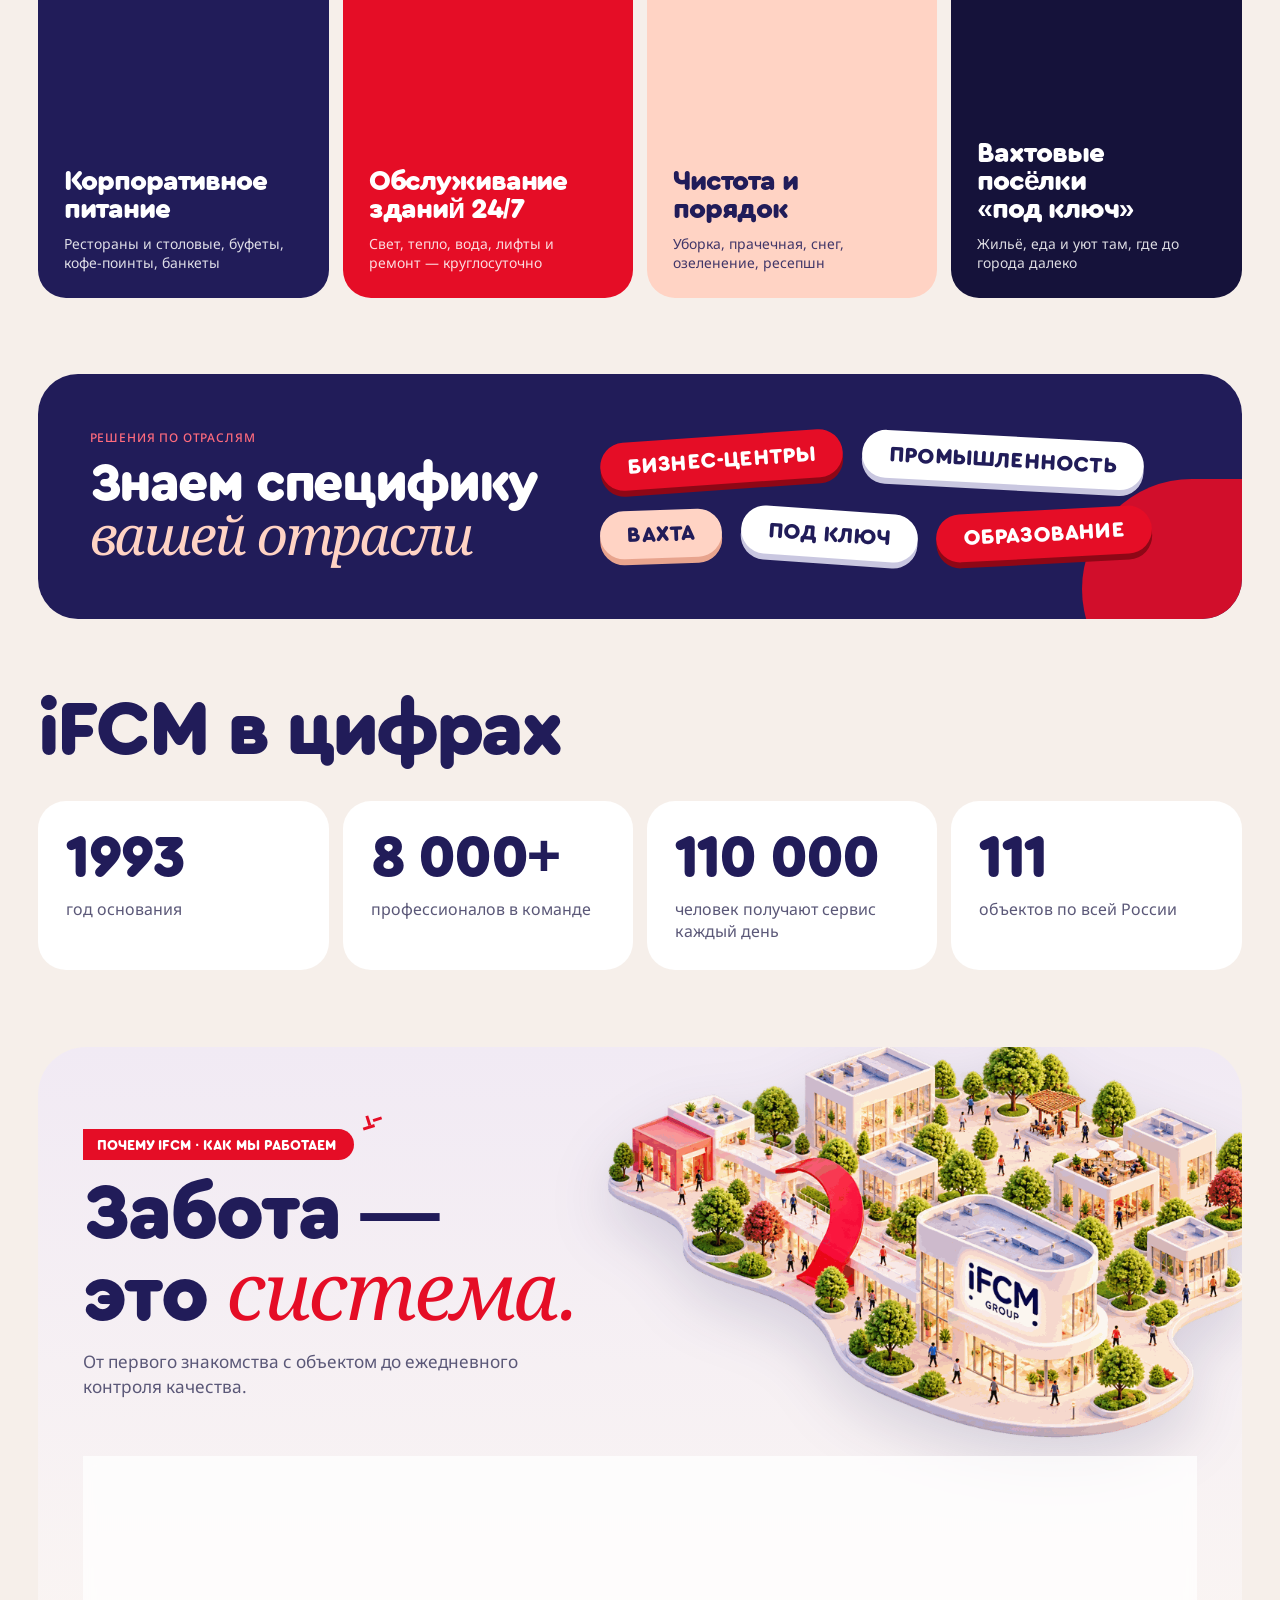
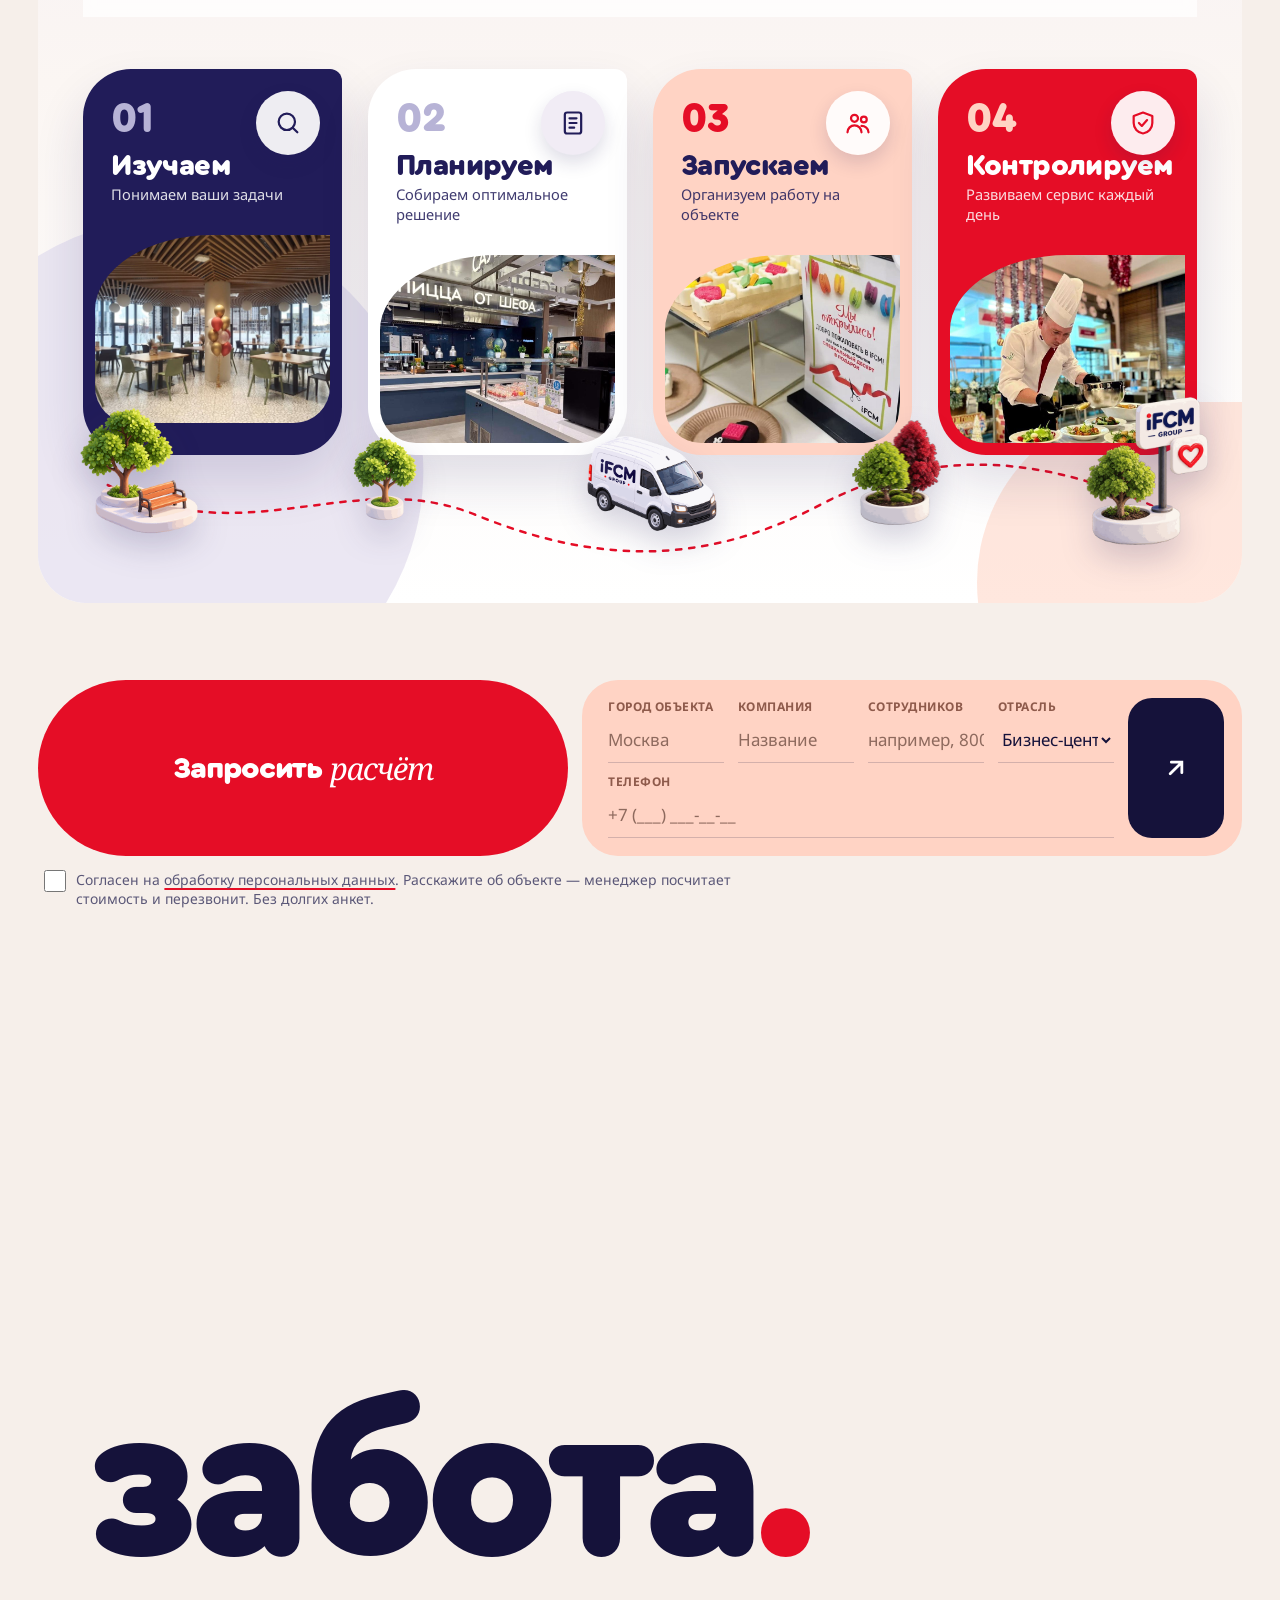
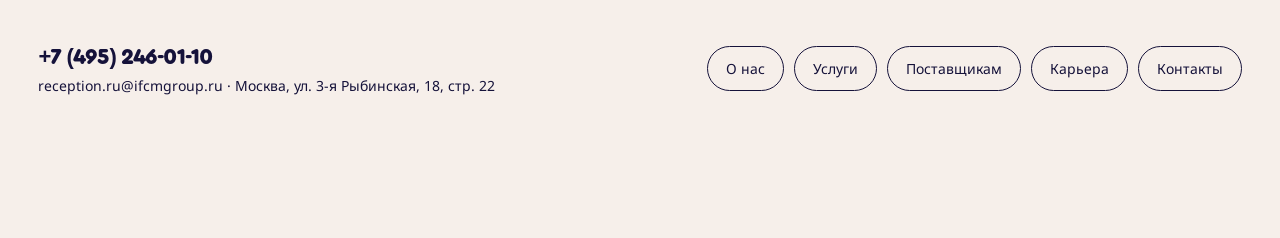
==== commit 1c6e7257: "Add files via upload" ====
--- a/index.html
+++ b/index.html
@@ -17,6 +17,7 @@
 a.tag3d{transition:opacity .3s,transform .2s,background .2s}a.tag3d[style*="opacity: 0"]{pointer-events:none}
 a.tag3d::before{content:"";position:absolute;right:-4px;top:-4px;width:10px;height:10px;border-radius:50%;background:var(--red);box-shadow:0 0 0 3px rgba(229,13,38,.25);animation:tagp 1.8s infinite}
 @keyframes tagp{50%{box-shadow:0 0 0 7px rgba(229,13,38,0)}}
+@media (max-width:700px){.hero::before{background:linear-gradient(180deg,rgba(28,22,80,.55) 0%,rgba(28,22,80,.25) 50%,rgba(28,22,80,0) 70%,rgba(28,22,80,.45) 100%)!important}#hLead{text-shadow:0 2px 14px rgba(21,18,58,.8)}}
 .ub h2.pr-h2{font-size:clamp(34px,4.3vw,66px)}@media (max-width:700px){.ub h2.pr-h2{font-size:clamp(30px,8.6vw,46px)}}
 </style>
 </head>
@@ -218,16 +219,16 @@
 
 /* «Забота — это система» по референсу */
 #process{overflow-x:clip}
-.r7{position:relative;margin-top:20px;overflow:hidden;border-radius:48px;background:linear-gradient(180deg,#F1EAF4 0%,#FBF6F3 55%,#FFF 100%);padding:clamp(250px,24vw,340px) clamp(24px,3.5vw,56px) clamp(30px,3vw,50px);display:flex;flex-direction:column;isolation:isolate}
+.r7{position:relative;margin-top:20px;overflow:hidden;border-radius:48px;background:linear-gradient(180deg,#F1EAF4 0%,#FBF6F3 55%,#FFF 100%);padding:clamp(56px,5vw,84px) clamp(24px,3.5vw,56px) clamp(30px,3vw,50px);display:flex;flex-direction:column;isolation:isolate}
 .r7-bg{position:absolute;z-index:-1;pointer-events:none}
 .r7-bg.g1{display:none;right:-8%;top:-60px;width:80%;height:400px;background:#F1E9F3;border-radius:0 0 50% 50%/0 0 100% 100%;border-bottom-left-radius:60% 100%}
 .r7-bg.g2{left:-10%;bottom:-120px;width:42%;aspect-ratio:1;background:#E7E2F1;border-radius:50% 0 50% 50%;transform:rotate(180deg);opacity:.8}
 .r7-bg.g3{right:-8%;bottom:-160px;width:30%;aspect-ratio:1;background:var(--peach);border-radius:50% 0 50% 50%;opacity:.55}
-.r7-city{position:absolute;z-index:1;right:-4%;top:-26%;width:min(70%,1100px);pointer-events:none;filter:drop-shadow(0 24px 30px rgba(33,28,89,.15))}
-.r7-h{position:relative;z-index:2;display:flex;flex-direction:column;gap:14px;max-width:none}
+.r7-city{position:absolute;z-index:1;right:-3%;top:-60px;width:min(56%,860px);pointer-events:none;filter:drop-shadow(0 24px 30px rgba(33,28,89,.15))}
+.r7-h{position:relative;z-index:2;display:flex;flex-direction:column;gap:16px;max-width:46%;min-height:clamp(260px,24vw,380px);justify-content:center}
 .r7-plate{align-self:flex-start;font-family:var(--display);font-weight:900;text-transform:uppercase;font-size:clamp(13px,1.1vw,16px);background:var(--red);color:#fff;padding:.55em 1.3em .55em 1em;border-radius:1.4em 999px 999px 0;position:relative}
 .r7-plate::after{content:"";position:absolute;right:-30px;top:-18px;width:26px;height:26px;background:linear-gradient(var(--red),var(--red)) 4px 14px/12px 3px no-repeat,linear-gradient(var(--red),var(--red)) 10px 4px/3px 10px no-repeat,linear-gradient(var(--red),var(--red)) 16px 9px/9px 3px no-repeat;transform:rotate(-18deg)}
-.r7-h h2{margin:0;font-size:clamp(46px,6.2vw,104px);line-height:.95;color:var(--navy);letter-spacing:-.025em;white-space:nowrap}.r7-h h2 .s{color:var(--red)}
+.r7-h h2{margin:0;font-size:clamp(46px,6.2vw,104px);line-height:.95;color:var(--navy);letter-spacing:-.025em}.r7-h h2 .s{color:var(--red)}
 .r7-h p{margin:0;color:var(--muted);font-size:clamp(16px,1.35vw,21px);line-height:1.45}
 .r7-stage{position:relative;z-index:2;margin-top:clamp(36px,4vw,60px);padding-bottom:110px}
 .r7-l{list-style:none;margin:0;padding:0;display:grid;grid-template-columns:repeat(4,minmax(0,1fr));gap:clamp(16px,2vw,30px);position:relative;z-index:2}
@@ -250,7 +251,7 @@
 .r7-note{position:relative;display:flex;align-items:flex-start;gap:8px;font-family:var(--serif);font-style:italic;font-size:clamp(17px,1.4vw,21px);line-height:1.05;color:var(--navy)}
 .r7-note .r7-arr{flex:none;width:30px;height:36px;color:var(--navy);margin-top:-14px;opacity:.85}
 .r7-note.n1{padding-left:18%;transform:rotate(-3deg)}.r7-note.n2{padding-left:30%;top:10px;transform:rotate(-2deg)}.r7-note.n3{padding-left:6%;transform:rotate(-3deg)}.r7-note.n4{padding-left:22%;top:6px;transform:rotate(-2deg)}
-.r7-hand{position:absolute;z-index:3;left:24%;top:clamp(120px,11vw,160px);font-family:var(--serif);font-style:italic;font-size:clamp(16px,1.3vw,19px);line-height:1.05;color:var(--navy);transform:rotate(-9deg);display:flex;align-items:flex-start;gap:4px}
+.r7-hand{position:absolute;z-index:3;left:auto;right:6%;top:clamp(300px,27vw,410px);font-family:var(--serif);font-style:italic;font-size:clamp(16px,1.3vw,19px);line-height:1.05;color:var(--navy);transform:rotate(-9deg);display:flex;align-items:flex-start;gap:4px}
 .r7-hand svg{width:46px;height:46px;margin-top:18px;color:var(--navy)}
 @keyframes r7v{50%{transform:translateY(-3px)}}
 .r7-cta{position:relative;z-index:3;align-self:center;margin-top:24px;display:inline-flex;align-items:center;gap:14px;background:var(--navy);color:#fff;text-decoration:none;font-weight:700;font-size:clamp(16px,1.3vw,19px);padding:22px 40px;border-radius:999px;box-shadow:0 18px 30px rgba(33,28,89,.25);transition:transform .15s}
@@ -258,8 +259,8 @@
 .r7-spark{position:absolute;top:50%;width:28px;height:30px;margin-top:-15px;background:linear-gradient(var(--red),var(--red)) 0 2px/18px 3px no-repeat,linear-gradient(var(--red),var(--red)) 4px 13px/24px 3px no-repeat,linear-gradient(var(--red),var(--red)) 0 24px/18px 3px no-repeat}
 .r7-spark.l{left:-44px;transform:scaleX(-1)}.r7-spark.r{right:-44px}
 @media (prefers-reduced-motion:reduce){.r7-i.van{animation:none}}
-@media (max-width:1100px){.r7-notes,.r7-hand{display:none}.r7-h h2{white-space:normal}.r7-l{grid-template-columns:repeat(2,minmax(0,1fr));row-gap:30px}.r7-i{display:none}.r7-path{display:none}.r7-stage{padding-bottom:50px}.r7-city{width:70%;top:-110px}}
-@media (max-width:600px){.r7{padding-top:clamp(170px,48vw,230px)}.r7-city{width:120%;right:-20%;top:-40px}.r7-bg.g1{width:120%;right:-20%}.r7-l{grid-template-columns:minmax(0,1fr)}.r7-c{aspect-ratio:auto;padding-bottom:0;min-height:0}.r7-ph{position:relative;left:auto;right:auto;bottom:auto;margin:20px -16px 12px;height:auto;aspect-ratio:16/10}.r7-i.van{display:block;position:relative;left:auto;bottom:auto;align-self:flex-end;margin:-40px 0 0 auto;width:130px}.r7-stage{display:flex;flex-direction:column;padding-bottom:30px}.r7-spark{display:none}}
+@media (max-width:1100px){.r7-notes,.r7-hand{display:none}.r7-h{max-width:none;min-height:0}#process .r7{padding-top:clamp(240px,40vw,360px)!important}.r7-city{width:78%!important;top:-40px!important}.r7-l{grid-template-columns:repeat(2,minmax(0,1fr));row-gap:30px}.r7-i{display:none}.r7-path{display:none}.r7-stage{padding-bottom:50px}.r7-city{width:70%;top:-110px}}
+@media (max-width:600px){#process .r7{padding-top:clamp(230px,62vw,280px)!important}.r7-city{width:118%!important;right:-12%!important;top:-30px!important}.r7-bg.g1{width:120%;right:-20%}.r7-l{grid-template-columns:minmax(0,1fr)}.r7-c{aspect-ratio:auto;padding-bottom:0;min-height:0}.r7-ph{position:relative;left:auto;right:auto;bottom:auto;margin:20px -16px 12px;height:auto;aspect-ratio:16/10}.r7-i.van{display:block;position:relative;left:auto;bottom:auto;align-self:flex-end;margin:-40px 0 0 auto;width:130px}.r7-stage{display:flex;flex-direction:column;padding-bottom:30px}.r7-spark{display:none}}
 .r7-whyh{position:relative;z-index:2;display:grid;grid-template-columns:auto minmax(0,1fr);gap:clamp(20px,3vw,48px);align-items:center;margin-top:clamp(26px,3vw,40px);background:rgba(255,255,255,.75);backdrop-filter:blur(6px);border-radius:32px 8px 32px 32px;padding:22px clamp(20px,2.4vw,34px)}
 .r7-whyh>span{font-size:clamp(26px,2.4vw,38px);color:var(--navy);line-height:1}.r7-whyh i{display:block;font-family:var(--serif);font-weight:400;color:var(--red)}
 .r7-why{list-style:none;margin:0;padding:0;display:grid;grid-template-columns:repeat(4,minmax(0,1fr));gap:18px}
@@ -352,9 +353,8 @@
 <section class="w" id="process"><div class="r7">
   <span class="r7-bg g1" aria-hidden="true"></span><span class="r7-bg g2" aria-hidden="true"></span><span class="r7-bg g3" aria-hidden="true"></span>
   <img class="r7-city" src="img/ai_city.png" alt="" aria-hidden="true">
-  <em class="r7-hand" aria-hidden="true">Единая команда<br>на каждом этапе<svg viewBox="0 0 60 60" fill="none" stroke="currentColor" stroke-width="2" stroke-linecap="round" stroke-linejoin="round"><path d="M10 6c-6 22 6 40 34 44"/><path d="M36 42l9 8-11 4"/></svg></em>
-  <div class="r7-h"><span class="r7-plate">Почему iFCM · Как мы работаем</span><h2 class="d">Забота — это <span class="s">система.</span></h2><p>От первого знакомства с объектом до ежедневного контроля качества.</p></div>
-  <div class="r7-whyh"><span class="d">Почему <i>iFCM</i></span><ul class="r7-why" aria-label="Почему iFCM"><li><span class="stk red">Одна команда</span><p>Один договор и один менеджер, которому можно просто позвонить.</p></li><li><span class="stk navy">Белая компания</span><p>Все сотрудники оформлены официально и получают 100% белую зарплату.</p></li><li><span class="stk white">С 1993 года</span><p>Больше 30 лет опыта и свои стандарты качества и безопасности.</p></li><li><span class="stk peach">Под ваш объект</span><p>Подберём формат и объём под ваших людей и ваш график.</p></li></ul></div>
+  <div class="r7-h"><span class="r7-plate">Почему iFCM · Как мы работаем</span><h2 class="d">Забота —<br>это <span class="s">система.</span></h2><p>От первого знакомства с объектом до ежедневного контроля качества.</p></div>
+  <div class="r7-whyh"><span class="d">Почему <i>iFCM</i></span><ul class="r7-why" aria-label="Почему iFCM"><li><span class="stk red">Одна команда</span><p>Один договор и один менеджер, которому можно просто позвонить.</p></li><li><span class="stk navy">С нами надолго</span><p>Нам доверяют годами: 98% клиентов остаются, а с некоторыми мы вместе уже 28 лет.</p></li><li><span class="stk white">С 1993 года</span><p>Больше 30 лет опыта и свои стандарты качества и безопасности.</p></li><li><span class="stk peach">Под ваш объект</span><p>Подберём формат и объём под ваших людей и ваш график.</p></li></ul></div>
   <div class="r7-stage">
     <svg class="r7-path" viewBox="0 0 1360 120" preserveAspectRatio="none" aria-hidden="true"><path d="M30 40 C200 110 330 20 480 70 S760 120 900 60 S1180 10 1330 70" fill="none" stroke="#E50D26" stroke-width="2.5" stroke-dasharray="7 9" stroke-linecap="round"/></svg>
     <ol class="r7-l"><li class="r7-c r7-navy"><span class="r7-ic"><svg viewBox="0 0 24 24" fill="none" stroke="currentColor" stroke-width="1.9" stroke-linecap="round" stroke-linejoin="round" aria-hidden="true"><circle cx="11" cy="11" r="7"/><path d="M20 20l-4-4"/></svg></span><span class="r7-n d">01</span><b class="d">Изучаем</b><span class="r7-sub">Понимаем ваши задачи</span><span class="r7-ph" role="img" aria-label="Изучаем" style="background-image:url(img/s_hall.jpg);background-position:50% 55%"></span></li><li class="r7-c r7-white"><span class="r7-ic"><svg viewBox="0 0 24 24" fill="none" stroke="currentColor" stroke-width="1.9" stroke-linecap="round" stroke-linejoin="round" aria-hidden="true"><rect x="5" y="3" width="14" height="18" rx="2"/><path d="M9 8h6M9 12h6M9 16h4"/></svg></span><span class="r7-n d">02</span><b class="d">Планируем</b><span class="r7-sub">Собираем оптимальное решение</span><span class="r7-ph" role="img" aria-label="Планируем" style="background-image:url(img/s_recipe.jpg);background-position:50% 35%"></span></li><li class="r7-c r7-peach"><span class="r7-ic"><svg viewBox="0 0 24 24" fill="none" stroke="currentColor" stroke-width="1.9" stroke-linecap="round" stroke-linejoin="round" aria-hidden="true"><circle cx="9" cy="8" r="3"/><circle cx="17" cy="9" r="2.5"/><path d="M3 20c0-3.3 2.7-6 6-6s6 2.7 6 6M15 14.5c3 0 6 2 6 5.5"/></svg></span><span class="r7-n d">03</span><b class="d">Запускаем</b><span class="r7-sub">Организуем работу на объекте</span><span class="r7-ph" role="img" aria-label="Запускаем" style="background-image:url(img/s_open.jpg);background-position:40% 55%"></span></li><li class="r7-c r7-red"><span class="r7-ic"><svg viewBox="0 0 24 24" fill="none" stroke="currentColor" stroke-width="1.9" stroke-linecap="round" stroke-linejoin="round" aria-hidden="true"><path d="M12 3l8 3v6c0 4.5-3.4 8.3-8 9-4.6-.7-8-4.5-8-9V6l8-3z"/><path d="M8.5 12l2.5 2.5 4.5-5"/></svg></span><span class="r7-n d">04</span><b class="d">Контролируем</b><span class="r7-sub">Развиваем сервис каждый день</span><span class="r7-ph" role="img" aria-label="Контролируем" style="background-image:url(img/s_kiosk.jpg);background-position:45% 40%"></span></li></ol>
@@ -434,7 +434,7 @@
   function mix(a,b,t){return [a[0]+(b[0]-a[0])*t,a[1]+(b[1]-a[1])*t,a[2]+(b[2]-a[2])*t]}
   function rgb(c,a){return 'rgba('+(c[0]|0)+','+(c[1]|0)+','+(c[2]|0)+','+(a==null?1:a)+')'}
   var SKY_FOG=[255,211,196], NAVYc=[33,28,89], REDc=[229,13,38];
-  function sizeCity(){var f=fit(city);C.ctx=f.ctx;C.w=f.w;C.h=f.h;C.cx=f.w*.5;C.cy=f.h*(f.w<700?.6:.62);cam.f=f.w<700?f.w*1.55:Math.min(f.w,f.h*1.3)*0.95;cam.D=f.w<700?27:22}
+  function sizeCity(){var f=fit(city);C.ctx=f.ctx;C.w=f.w;C.h=f.h;C.cx=f.w*(f.w<700?.8:.5);C.cy=f.h*(f.w<700?.7:.62);cam.f=f.w<700?f.w*.95:Math.min(f.w,f.h*1.3)*0.95;cam.D=f.w<700?27:22}
   function quad(ctx,p){ctx.beginPath();ctx.moveTo(p[0][0],p[0][1]);for(var i=1;i<p.length;i++)ctx.lineTo(p[i][0],p[i][1]);ctx.closePath()}
   var t0=performance.now(),OT=[],TG=[null,null,null,null],TS=[{},{},{},{}],TRc=null,TRt=0;
   function rectAt(el,x,y){var w=el.offsetWidth,h=el.offsetHeight;return {l:x-w/2,r:x+w/2,t:y-1.3*h,b:y-.3*h}}
@@ -520,7 +520,7 @@
   var small=innerWidth<700, S=small?.6:1;
   var STK=[];
   /* ================= СОДЕРЖИМОЕ (из content.json, правится в админке) ================= */
-  var DEFAULT_CONTENT={"hero": {"badge": "iFCM GROUP · с 1993 года", "title": "Город\nзаботы", "lead": "Кормим ваших сотрудников и следим, чтобы в здании было светло, тепло и чисто. Всё это — одна команда.", "labels": ["Питание", "Здания 24/7", "Чистота", "Вахтовый посёлок"]}, "poster": {"lines": ["Вкусно.", "Чисто.", "Надёжно."], "text": "Мы любим, когда в обед пахнет домашней едой, в офисе чисто, а свет и лифты просто работают. Больше 30 лет делаем так, чтобы партнёрам было спокойно, а их командам — хорошо.", "photo": "img/chef2.jpg"}, "constructor": {"title": "Соберите сервис", "accent": "для своего объекта", "text": "Соберите всё, что нужно вашему объекту, а мы возьмём это на себя по одному договору.", "services": [{"name": "Корпоративное питание", "color": "red"}, {"name": "Здания 24/7", "color": "navy"}, {"name": "Уборка", "color": "white"}, {"name": "Кофепоинт", "color": "peach"}, {"name": "Охрана", "color": "navy"}, {"name": "Пропуска и видео", "color": "white"}, {"name": "Ресепшн", "color": "peach"}, {"name": "Озеленение", "color": "white"}, {"name": "Лифты и котельные", "color": "navy"}, {"name": "Прачечная", "color": "peach"}, {"name": "Доставка обедов", "color": "red"}, {"name": "Банкеты и VIP", "color": "red"}]}, "tiles": [{"title": "Корпоративное питание", "text": "Рестораны и столовые, буфеты, кофе-поинты, банкеты", "color": "navy", "photo": "img/kitchen.jpg"}, {"title": "Обслуживание зданий 24/7", "text": "Свет, тепло, вода, лифты и ремонт — круглосуточно", "color": "red", "photo": "img/engineer.jpg"}, {"title": "Чистота и порядок", "text": "Уборка, прачечная, снег, озеленение, ресепшн", "color": "peach", "photo": "img/corridor.jpg"}, {"title": "Вахтовые посёлки «под ключ»", "text": "Жильё, еда и забота там, где до города далеко", "color": "ink", "photo": "img/cashier.jpg"}], "blocks": [{"id": "b1", "type": "numbers", "title": "iFCM в цифрах", "text": "", "photo": "", "hidden": false, "items": [{"value": "1993", "label": "год основания", "title": "", "text": ""}, {"value": "8 000+", "label": "профессионалов в команде", "title": "", "text": ""}, {"value": "110 000", "label": "человек получают сервис каждый день", "title": "", "text": ""}, {"value": "111", "label": "объектов по всей России", "title": "", "text": ""}]}], "newsTitle": "Новости", "news": [{"id": "n1", "date": "2026-10-09", "title": "Пример новости", "text": "Это образец, чтобы было видно, как выглядит раздел. Замените или удалите его в админке.", "photo": "img/meeting.jpg", "hidden": false}], "contacts": {"phone": "+7 (495) 246-01-10", "email": "reception.ru@ifcmgroup.ru", "address": "Москва, ул. 3-я Рыбинская, 18, стр. 22"}};
+  var DEFAULT_CONTENT={"hero": {"badge": "iFCM GROUP · с 1993 года", "title": "Город\nзаботы", "lead": "Кормим ваших сотрудников и следим, чтобы в здании было светло, тепло и чисто. Всё это — одна команда.", "labels": ["Питание", "Здания 24/7", "Чистота", "Вахтовый посёлок"]}, "poster": {"lines": ["Вкусно.", "Чисто.", "Надёжно."], "text": "Мы любим, когда в обед пахнет домашней едой, в офисе чисто, а свет и лифты просто работают. Больше 30 лет делаем так, чтобы партнёрам было спокойно, а их командам — хорошо.", "photo": "img/chef2.jpg"}, "constructor": {"title": "Соберите сервис", "accent": "для своего объекта", "text": "Соберите всё, что нужно вашему объекту, а мы возьмём это на себя по одному договору.", "services": [{"name": "Корпоративное питание", "color": "red"}, {"name": "Здания 24/7", "color": "navy"}, {"name": "Уборка", "color": "white"}, {"name": "Кофепоинт", "color": "peach"}, {"name": "Охрана", "color": "navy"}, {"name": "Пропуска и видео", "color": "white"}, {"name": "Ресепшн", "color": "peach"}, {"name": "Озеленение", "color": "white"}, {"name": "Лифты и котельные", "color": "navy"}, {"name": "Прачечная", "color": "peach"}, {"name": "Доставка обедов", "color": "red"}, {"name": "Банкеты и VIP", "color": "red"}]}, "tiles": [{"title": "Корпоративное питание", "text": "Рестораны и столовые, буфеты, кофе-поинты, банкеты", "color": "navy", "photo": "img/kitchen.jpg"}, {"title": "Обслуживание зданий 24/7", "text": "Свет, тепло, вода, лифты и ремонт — круглосуточно", "color": "red", "photo": "img/engineer.jpg"}, {"title": "Чистота и порядок", "text": "Уборка, прачечная, снег, озеленение, ресепшн", "color": "peach", "photo": "img/corridor.jpg"}, {"title": "Вахтовые посёлки «под ключ»", "text": "Жильё, еда и уют там, где до города далеко", "color": "ink", "photo": "img/cashier.jpg"}], "blocks": [{"id": "b1", "type": "numbers", "title": "iFCM в цифрах", "text": "", "photo": "", "hidden": false, "items": [{"value": "1993", "label": "год основания", "title": "", "text": ""}, {"value": "8 000+", "label": "профессионалов в команде", "title": "", "text": ""}, {"value": "110 000", "label": "человек получают сервис каждый день", "title": "", "text": ""}, {"value": "111", "label": "объектов по всей России", "title": "", "text": ""}]}], "newsTitle": "Новости", "news": [{"id": "n1", "date": "2026-10-09", "title": "Пример новости", "text": "Это образец, чтобы было видно, как выглядит раздел. Замените или удалите его в админке.", "photo": "img/meeting.jpg", "hidden": false}], "contacts": {"phone": "+7 (495) 246-01-10", "email": "reception.ru@ifcmgroup.ru", "address": "Москва, ул. 3-я Рыбинская, 18, стр. 22"}};
   function esc(s){return String(s==null?'':s).replace(/[&<>"']/g,function(c){return {'&':'&amp;','<':'&lt;','>':'&gt;','"':'&quot;',"'":'&#39;'}[c]})}
   function img(u){u=String(u||'');if(!/^(img\/|uploads\/|https:\/\/)[^"'()\\\s]*$/.test(u))return 'none';return "url('"+u+"')"}
   var TILE_BG={navy:['var(--navy)','#fff'],red:['var(--red)','#fff'],peach:['var(--peach)','var(--navy)'],ink:['var(--ink)','#fff'],white:['#fff','var(--navy)']};
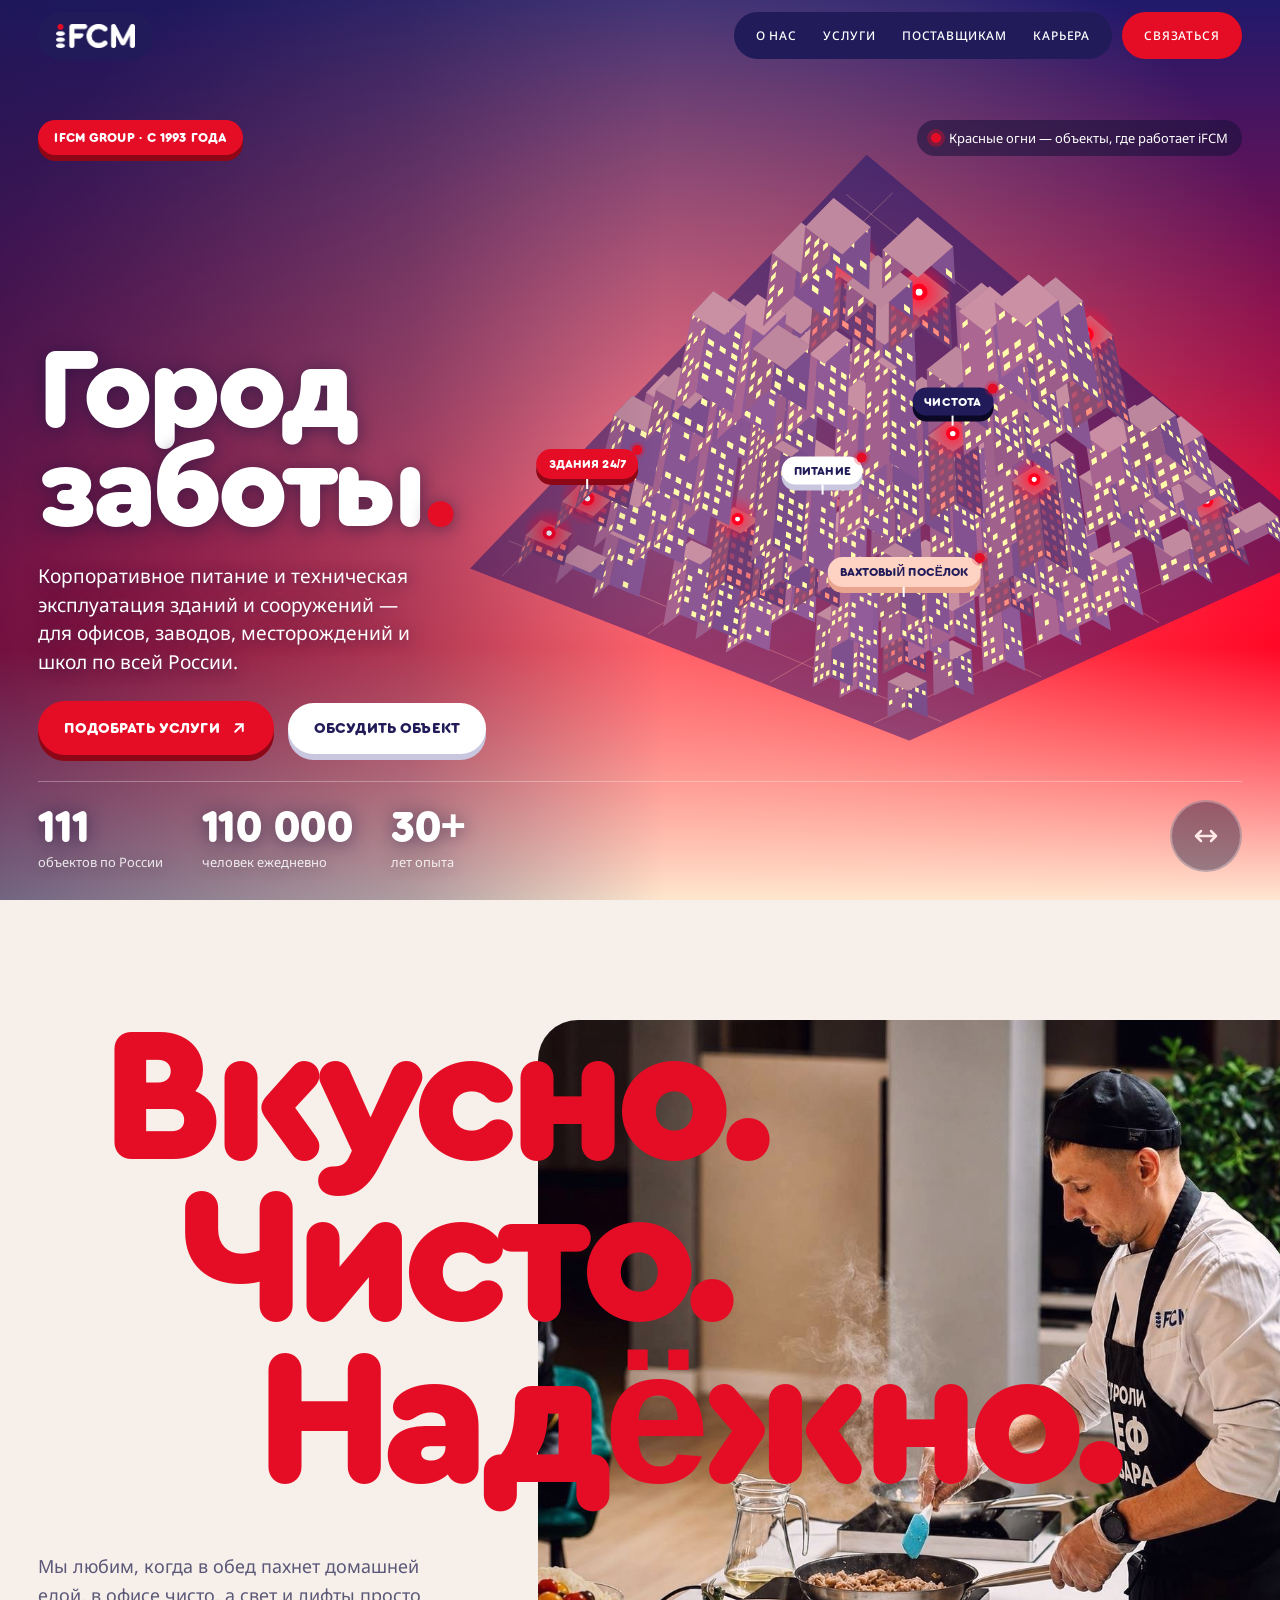
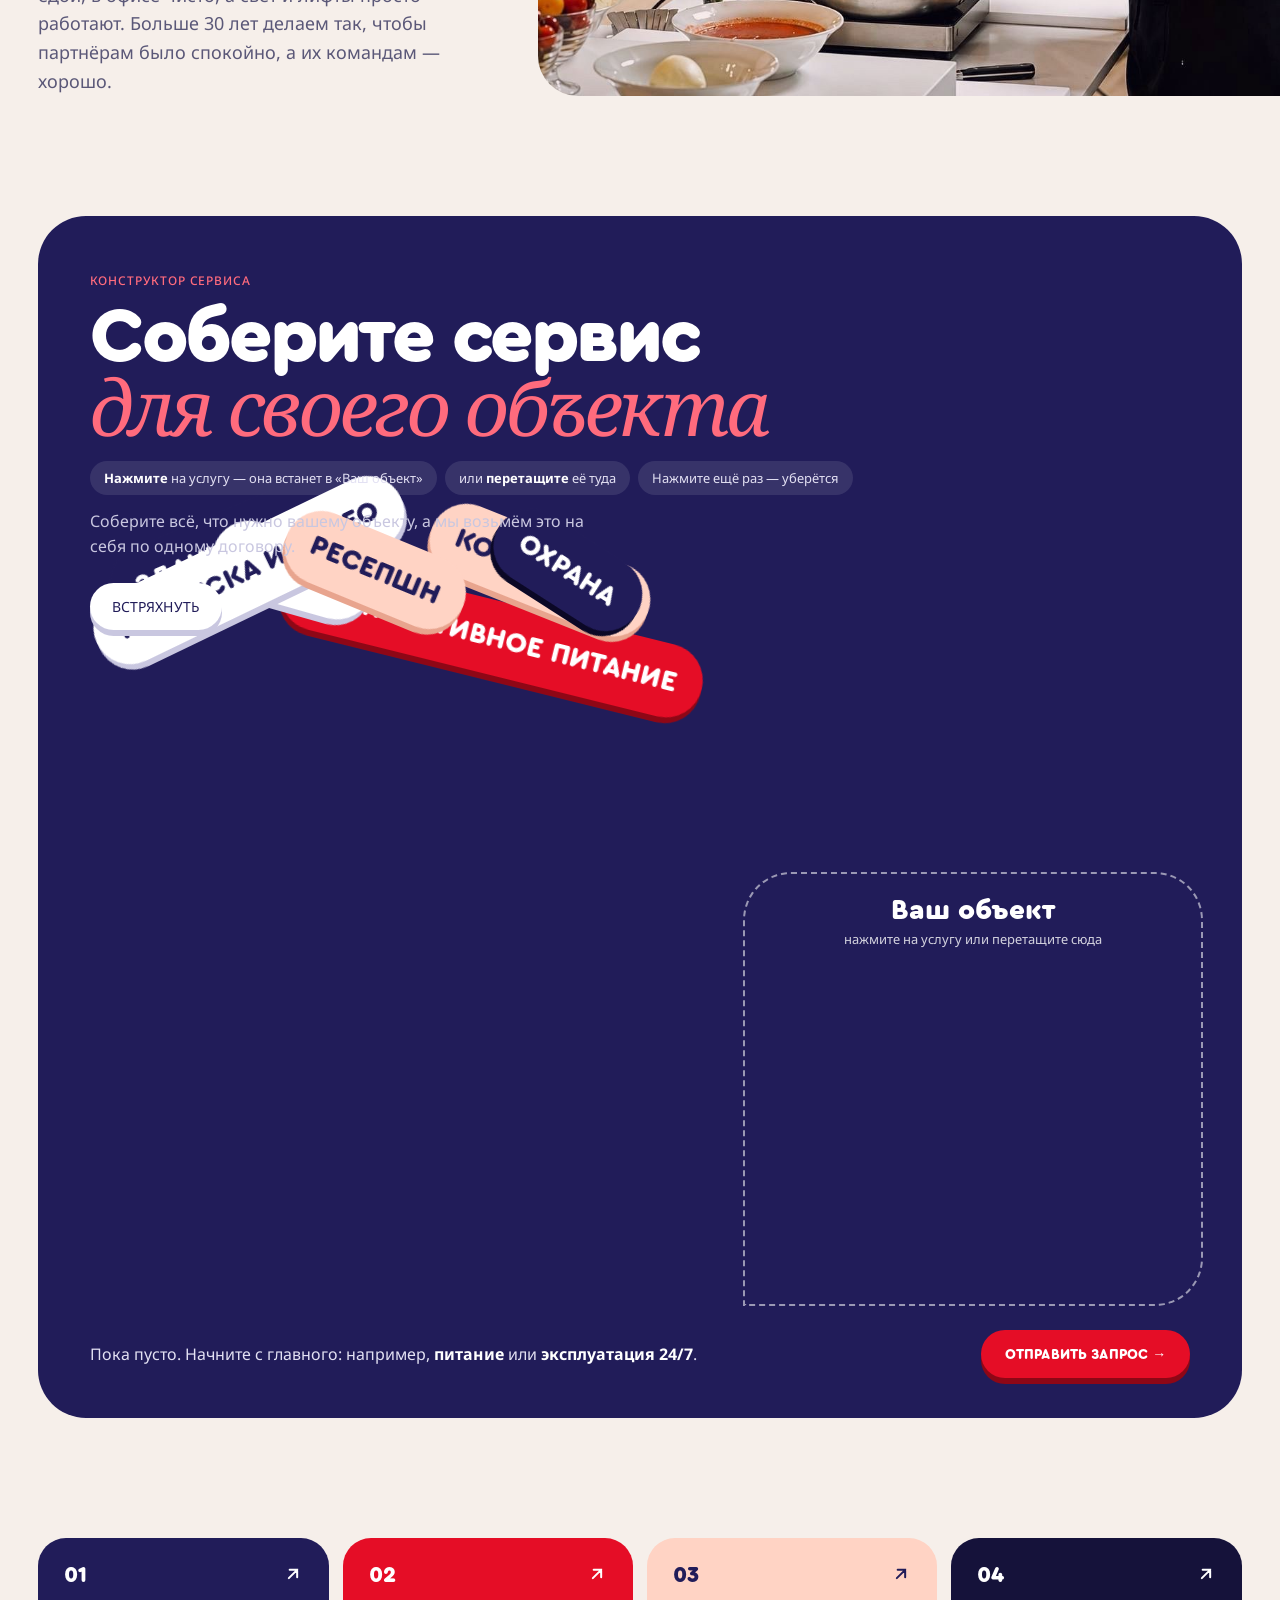
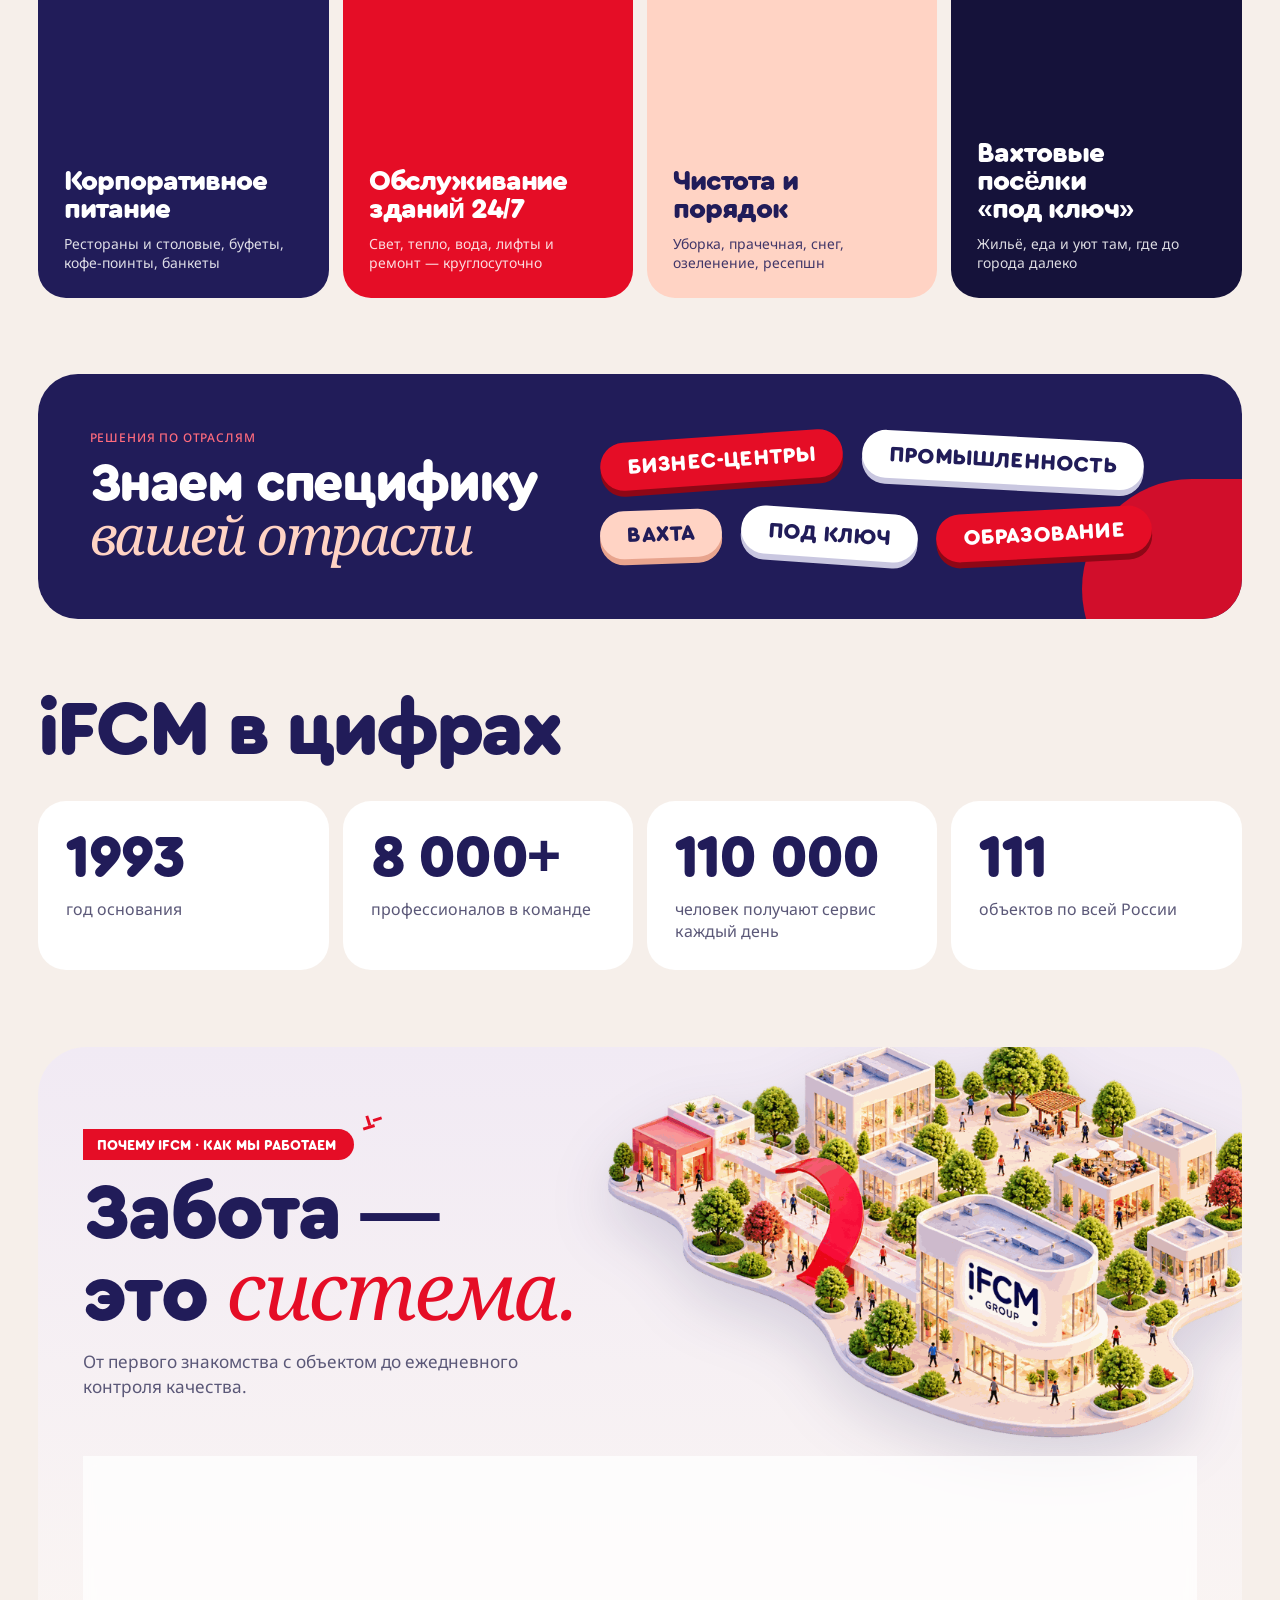
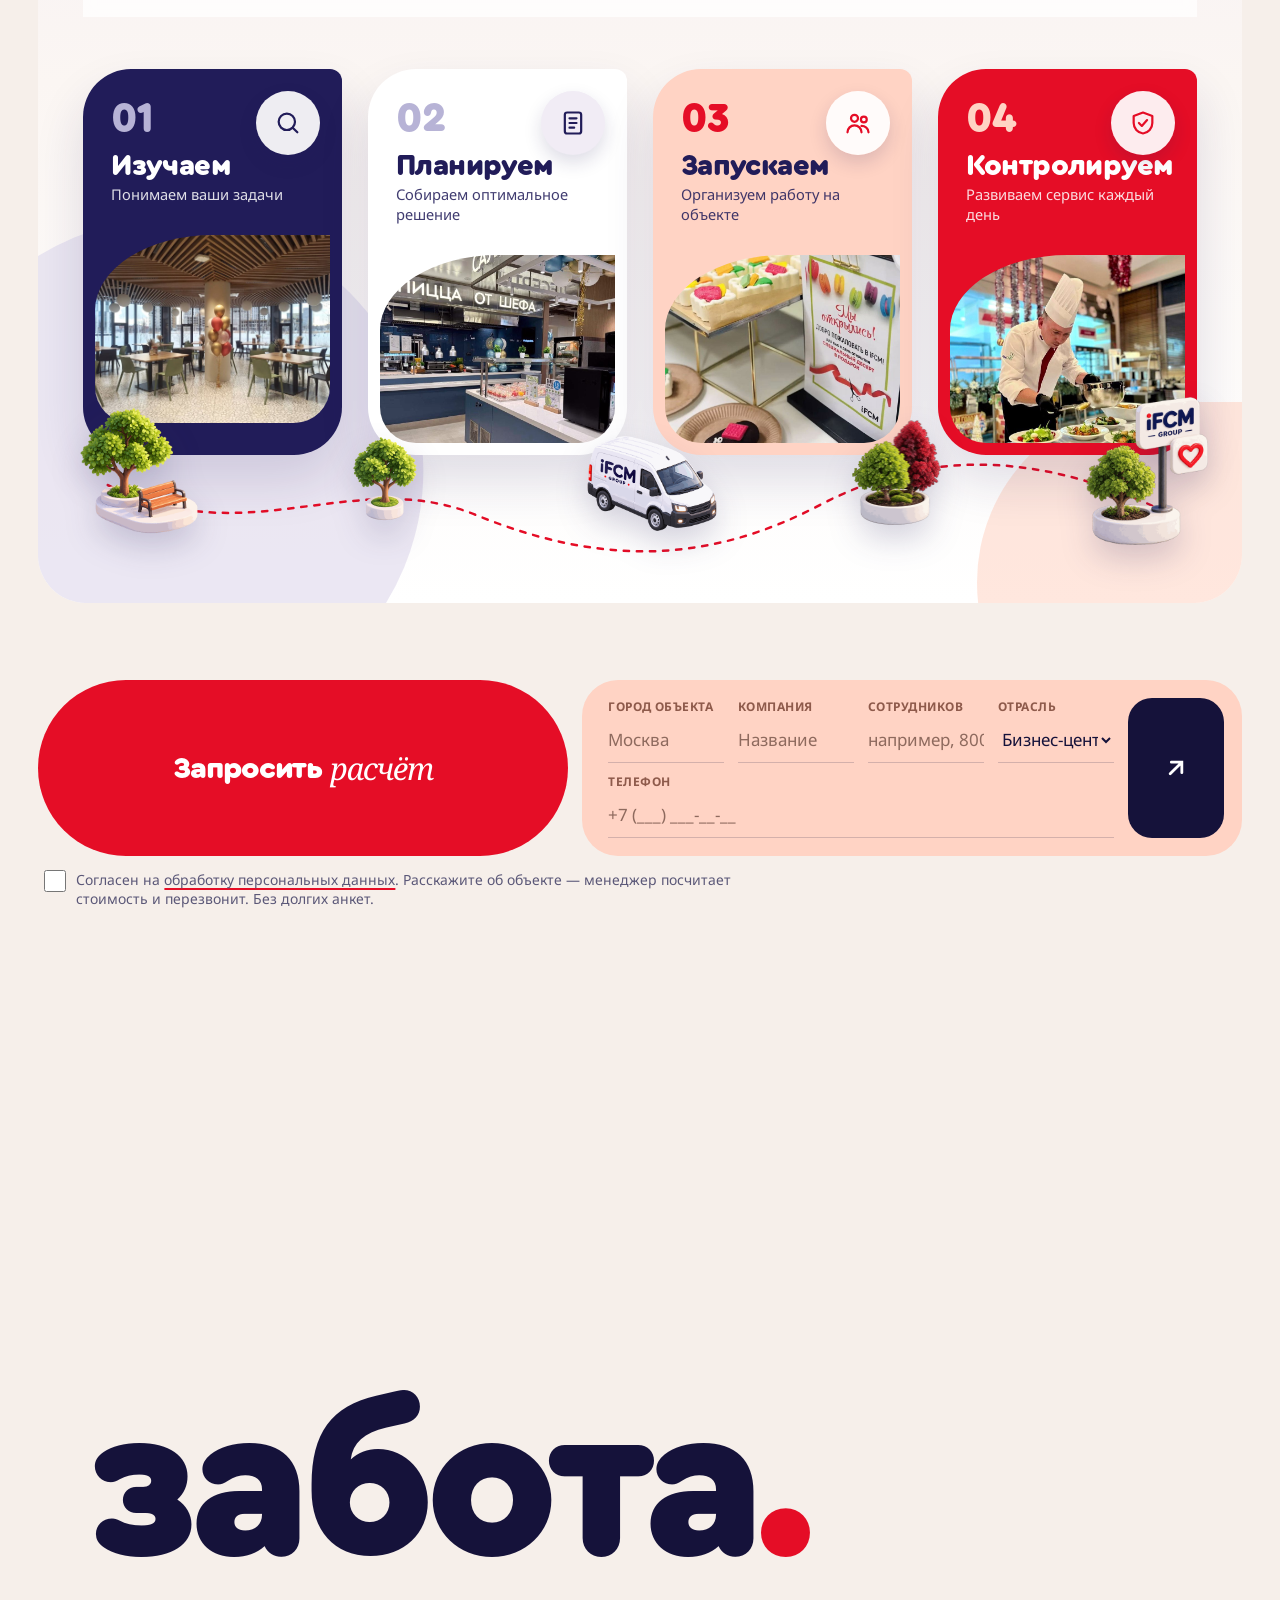
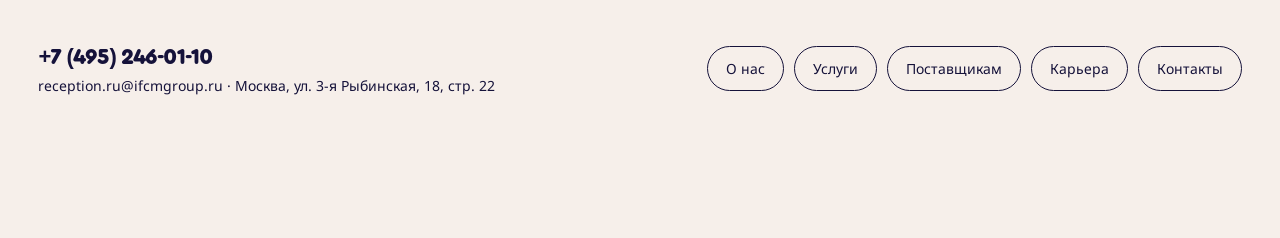
==== commit 049ba423: "Add files via upload" ====
--- a/index.html
+++ b/index.html
@@ -19,6 +19,7 @@
 @keyframes tagp{50%{box-shadow:0 0 0 7px rgba(229,13,38,0)}}
 @media (max-width:700px){.hero::before{background:linear-gradient(180deg,rgba(28,22,80,.55) 0%,rgba(28,22,80,.25) 50%,rgba(28,22,80,0) 70%,rgba(28,22,80,.45) 100%)!important}#hLead{text-shadow:0 2px 14px rgba(21,18,58,.8)}}
 .ub h2.pr-h2{font-size:clamp(34px,4.3vw,66px)}@media (max-width:700px){.ub h2.pr-h2{font-size:clamp(30px,8.6vw,46px)}}
+@media (min-width:701px){#hLead{max-width:390px!important}.hero::before{background:linear-gradient(90deg,rgba(28,22,80,.62) 0%,rgba(28,22,80,.35) 32%,rgba(28,22,80,0) 52%)!important}}
 </style>
 </head>
 <body>
@@ -354,7 +355,7 @@
   <span class="r7-bg g1" aria-hidden="true"></span><span class="r7-bg g2" aria-hidden="true"></span><span class="r7-bg g3" aria-hidden="true"></span>
   <img class="r7-city" src="img/ai_city.png" alt="" aria-hidden="true">
   <div class="r7-h"><span class="r7-plate">Почему iFCM · Как мы работаем</span><h2 class="d">Забота —<br>это <span class="s">система.</span></h2><p>От первого знакомства с объектом до ежедневного контроля качества.</p></div>
-  <div class="r7-whyh"><span class="d">Почему <i>iFCM</i></span><ul class="r7-why" aria-label="Почему iFCM"><li><span class="stk red">Одна команда</span><p>Один договор и один менеджер, которому можно просто позвонить.</p></li><li><span class="stk navy">С нами надолго</span><p>Нам доверяют годами: 98% клиентов остаются, а с некоторыми мы вместе уже 28 лет.</p></li><li><span class="stk white">С 1993 года</span><p>Больше 30 лет опыта и свои стандарты качества и безопасности.</p></li><li><span class="stk peach">Под ваш объект</span><p>Подберём формат и объём под ваших людей и ваш график.</p></li></ul></div>
+  <div class="r7-whyh"><span class="d">Почему <i>iFCM</i></span><ul class="r7-why" aria-label="Почему iFCM"><li><span class="stk red">Одна команда</span><p>Один договор и персональный менеджер, которому можно просто позвонить.</p></li><li><span class="stk navy">С нами надолго</span><p>Нам доверяют годами: 98% клиентов остаются, а с некоторыми мы вместе уже 28 лет.</p></li><li><span class="stk white">С 1993 года</span><p>Больше 30 лет опыта и высочайшие стандарты качества и безопасности.</p></li><li><span class="stk peach">Под ваш объект</span><p>Никаких шаблонов: меню, график работы и состав услуг подбираем под ваших сотрудников и ваш бюджет.</p></li></ul></div>
   <div class="r7-stage">
     <svg class="r7-path" viewBox="0 0 1360 120" preserveAspectRatio="none" aria-hidden="true"><path d="M30 40 C200 110 330 20 480 70 S760 120 900 60 S1180 10 1330 70" fill="none" stroke="#E50D26" stroke-width="2.5" stroke-dasharray="7 9" stroke-linecap="round"/></svg>
     <ol class="r7-l"><li class="r7-c r7-navy"><span class="r7-ic"><svg viewBox="0 0 24 24" fill="none" stroke="currentColor" stroke-width="1.9" stroke-linecap="round" stroke-linejoin="round" aria-hidden="true"><circle cx="11" cy="11" r="7"/><path d="M20 20l-4-4"/></svg></span><span class="r7-n d">01</span><b class="d">Изучаем</b><span class="r7-sub">Понимаем ваши задачи</span><span class="r7-ph" role="img" aria-label="Изучаем" style="background-image:url(img/s_hall.jpg);background-position:50% 55%"></span></li><li class="r7-c r7-white"><span class="r7-ic"><svg viewBox="0 0 24 24" fill="none" stroke="currentColor" stroke-width="1.9" stroke-linecap="round" stroke-linejoin="round" aria-hidden="true"><rect x="5" y="3" width="14" height="18" rx="2"/><path d="M9 8h6M9 12h6M9 16h4"/></svg></span><span class="r7-n d">02</span><b class="d">Планируем</b><span class="r7-sub">Собираем оптимальное решение</span><span class="r7-ph" role="img" aria-label="Планируем" style="background-image:url(img/s_recipe.jpg);background-position:50% 35%"></span></li><li class="r7-c r7-peach"><span class="r7-ic"><svg viewBox="0 0 24 24" fill="none" stroke="currentColor" stroke-width="1.9" stroke-linecap="round" stroke-linejoin="round" aria-hidden="true"><circle cx="9" cy="8" r="3"/><circle cx="17" cy="9" r="2.5"/><path d="M3 20c0-3.3 2.7-6 6-6s6 2.7 6 6M15 14.5c3 0 6 2 6 5.5"/></svg></span><span class="r7-n d">03</span><b class="d">Запускаем</b><span class="r7-sub">Организуем работу на объекте</span><span class="r7-ph" role="img" aria-label="Запускаем" style="background-image:url(img/s_open.jpg);background-position:40% 55%"></span></li><li class="r7-c r7-red"><span class="r7-ic"><svg viewBox="0 0 24 24" fill="none" stroke="currentColor" stroke-width="1.9" stroke-linecap="round" stroke-linejoin="round" aria-hidden="true"><path d="M12 3l8 3v6c0 4.5-3.4 8.3-8 9-4.6-.7-8-4.5-8-9V6l8-3z"/><path d="M8.5 12l2.5 2.5 4.5-5"/></svg></span><span class="r7-n d">04</span><b class="d">Контролируем</b><span class="r7-sub">Развиваем сервис каждый день</span><span class="r7-ph" role="img" aria-label="Контролируем" style="background-image:url(img/s_kiosk.jpg);background-position:45% 40%"></span></li></ol>
@@ -434,7 +435,7 @@
   function mix(a,b,t){return [a[0]+(b[0]-a[0])*t,a[1]+(b[1]-a[1])*t,a[2]+(b[2]-a[2])*t]}
   function rgb(c,a){return 'rgba('+(c[0]|0)+','+(c[1]|0)+','+(c[2]|0)+','+(a==null?1:a)+')'}
   var SKY_FOG=[255,211,196], NAVYc=[33,28,89], REDc=[229,13,38];
-  function sizeCity(){var f=fit(city);C.ctx=f.ctx;C.w=f.w;C.h=f.h;C.cx=f.w*(f.w<700?.8:.5);C.cy=f.h*(f.w<700?.7:.62);cam.f=f.w<700?f.w*.95:Math.min(f.w,f.h*1.3)*0.95;cam.D=f.w<700?27:22}
+  function sizeCity(){var f=fit(city);C.ctx=f.ctx;C.w=f.w;C.h=f.h;C.cx=f.w*(f.w<700?.8:.7);C.cy=f.h*(f.w<700?.7:.62);cam.f=f.w<700?f.w*.95:Math.min(f.w,f.h*1.3)*(f.w<1300?.8:.9);cam.D=f.w<700?27:22}
   function quad(ctx,p){ctx.beginPath();ctx.moveTo(p[0][0],p[0][1]);for(var i=1;i<p.length;i++)ctx.lineTo(p[i][0],p[i][1]);ctx.closePath()}
   var t0=performance.now(),OT=[],TG=[null,null,null,null],TS=[{},{},{},{}],TRc=null,TRt=0;
   function rectAt(el,x,y){var w=el.offsetWidth,h=el.offsetHeight;return {l:x-w/2,r:x+w/2,t:y-1.3*h,b:y-.3*h}}
@@ -520,7 +521,7 @@
   var small=innerWidth<700, S=small?.6:1;
   var STK=[];
   /* ================= СОДЕРЖИМОЕ (из content.json, правится в админке) ================= */
-  var DEFAULT_CONTENT={"hero": {"badge": "iFCM GROUP · с 1993 года", "title": "Город\nзаботы", "lead": "Кормим ваших сотрудников и следим, чтобы в здании было светло, тепло и чисто. Всё это — одна команда.", "labels": ["Питание", "Здания 24/7", "Чистота", "Вахтовый посёлок"]}, "poster": {"lines": ["Вкусно.", "Чисто.", "Надёжно."], "text": "Мы любим, когда в обед пахнет домашней едой, в офисе чисто, а свет и лифты просто работают. Больше 30 лет делаем так, чтобы партнёрам было спокойно, а их командам — хорошо.", "photo": "img/chef2.jpg"}, "constructor": {"title": "Соберите сервис", "accent": "для своего объекта", "text": "Соберите всё, что нужно вашему объекту, а мы возьмём это на себя по одному договору.", "services": [{"name": "Корпоративное питание", "color": "red"}, {"name": "Здания 24/7", "color": "navy"}, {"name": "Уборка", "color": "white"}, {"name": "Кофепоинт", "color": "peach"}, {"name": "Охрана", "color": "navy"}, {"name": "Пропуска и видео", "color": "white"}, {"name": "Ресепшн", "color": "peach"}, {"name": "Озеленение", "color": "white"}, {"name": "Лифты и котельные", "color": "navy"}, {"name": "Прачечная", "color": "peach"}, {"name": "Доставка обедов", "color": "red"}, {"name": "Банкеты и VIP", "color": "red"}]}, "tiles": [{"title": "Корпоративное питание", "text": "Рестораны и столовые, буфеты, кофе-поинты, банкеты", "color": "navy", "photo": "img/kitchen.jpg"}, {"title": "Обслуживание зданий 24/7", "text": "Свет, тепло, вода, лифты и ремонт — круглосуточно", "color": "red", "photo": "img/engineer.jpg"}, {"title": "Чистота и порядок", "text": "Уборка, прачечная, снег, озеленение, ресепшн", "color": "peach", "photo": "img/corridor.jpg"}, {"title": "Вахтовые посёлки «под ключ»", "text": "Жильё, еда и уют там, где до города далеко", "color": "ink", "photo": "img/cashier.jpg"}], "blocks": [{"id": "b1", "type": "numbers", "title": "iFCM в цифрах", "text": "", "photo": "", "hidden": false, "items": [{"value": "1993", "label": "год основания", "title": "", "text": ""}, {"value": "8 000+", "label": "профессионалов в команде", "title": "", "text": ""}, {"value": "110 000", "label": "человек получают сервис каждый день", "title": "", "text": ""}, {"value": "111", "label": "объектов по всей России", "title": "", "text": ""}]}], "newsTitle": "Новости", "news": [{"id": "n1", "date": "2026-10-09", "title": "Пример новости", "text": "Это образец, чтобы было видно, как выглядит раздел. Замените или удалите его в админке.", "photo": "img/meeting.jpg", "hidden": false}], "contacts": {"phone": "+7 (495) 246-01-10", "email": "reception.ru@ifcmgroup.ru", "address": "Москва, ул. 3-я Рыбинская, 18, стр. 22"}};
+  var DEFAULT_CONTENT={"hero": {"badge": "iFCM GROUP · с 1993 года", "title": "Город\nзаботы", "lead": "Корпоративное питание и техническая эксплуатация зданий и сооружений — для офисов, заводов, месторождений и школ по всей России.", "labels": ["Питание", "Здания 24/7", "Чистота", "Вахтовый посёлок"]}, "poster": {"lines": ["Вкусно.", "Чисто.", "Надёжно."], "text": "Мы любим, когда в обед пахнет домашней едой, в офисе чисто, а свет и лифты просто работают. Больше 30 лет делаем так, чтобы партнёрам было спокойно, а их командам — хорошо.", "photo": "img/chef2.jpg"}, "constructor": {"title": "Соберите сервис", "accent": "для своего объекта", "text": "Соберите всё, что нужно вашему объекту, а мы возьмём это на себя по одному договору.", "services": [{"name": "Корпоративное питание", "color": "red"}, {"name": "Здания 24/7", "color": "navy"}, {"name": "Уборка", "color": "white"}, {"name": "Кофепоинт", "color": "peach"}, {"name": "Охрана", "color": "navy"}, {"name": "Пропуска и видео", "color": "white"}, {"name": "Ресепшн", "color": "peach"}, {"name": "Озеленение", "color": "white"}, {"name": "Лифты и котельные", "color": "navy"}, {"name": "Прачечная", "color": "peach"}, {"name": "Доставка обедов", "color": "red"}, {"name": "Банкеты и VIP", "color": "red"}]}, "tiles": [{"title": "Корпоративное питание", "text": "Рестораны и столовые, буфеты, кофе-поинты, банкеты", "color": "navy", "photo": "img/kitchen.jpg"}, {"title": "Обслуживание зданий 24/7", "text": "Свет, тепло, вода, лифты и ремонт — круглосуточно", "color": "red", "photo": "img/engineer.jpg"}, {"title": "Чистота и порядок", "text": "Уборка, прачечная, снег, озеленение, ресепшн", "color": "peach", "photo": "img/corridor.jpg"}, {"title": "Вахтовые посёлки «под ключ»", "text": "Жильё, еда и уют там, где до города далеко", "color": "ink", "photo": "img/cashier.jpg"}], "blocks": [{"id": "b1", "type": "numbers", "title": "iFCM в цифрах", "text": "", "photo": "", "hidden": false, "items": [{"value": "1993", "label": "год основания", "title": "", "text": ""}, {"value": "8 000+", "label": "профессионалов в команде", "title": "", "text": ""}, {"value": "110 000", "label": "человек получают сервис каждый день", "title": "", "text": ""}, {"value": "111", "label": "объектов по всей России", "title": "", "text": ""}]}], "newsTitle": "Новости", "news": [{"id": "n1", "date": "2026-10-09", "title": "Пример новости", "text": "Это образец, чтобы было видно, как выглядит раздел. Замените или удалите его в админке.", "photo": "img/meeting.jpg", "hidden": false}], "contacts": {"phone": "+7 (495) 246-01-10", "email": "reception.ru@ifcmgroup.ru", "address": "Москва, ул. 3-я Рыбинская, 18, стр. 22"}};
   function esc(s){return String(s==null?'':s).replace(/[&<>"']/g,function(c){return {'&':'&amp;','<':'&lt;','>':'&gt;','"':'&quot;',"'":'&#39;'}[c]})}
   function img(u){u=String(u||'');if(!/^(img\/|uploads\/|https:\/\/)[^"'()\\\s]*$/.test(u))return 'none';return "url('"+u+"')"}
   var TILE_BG={navy:['var(--navy)','#fff'],red:['var(--red)','#fff'],peach:['var(--peach)','var(--navy)'],ink:['var(--ink)','#fff'],white:['#fff','var(--navy)']};
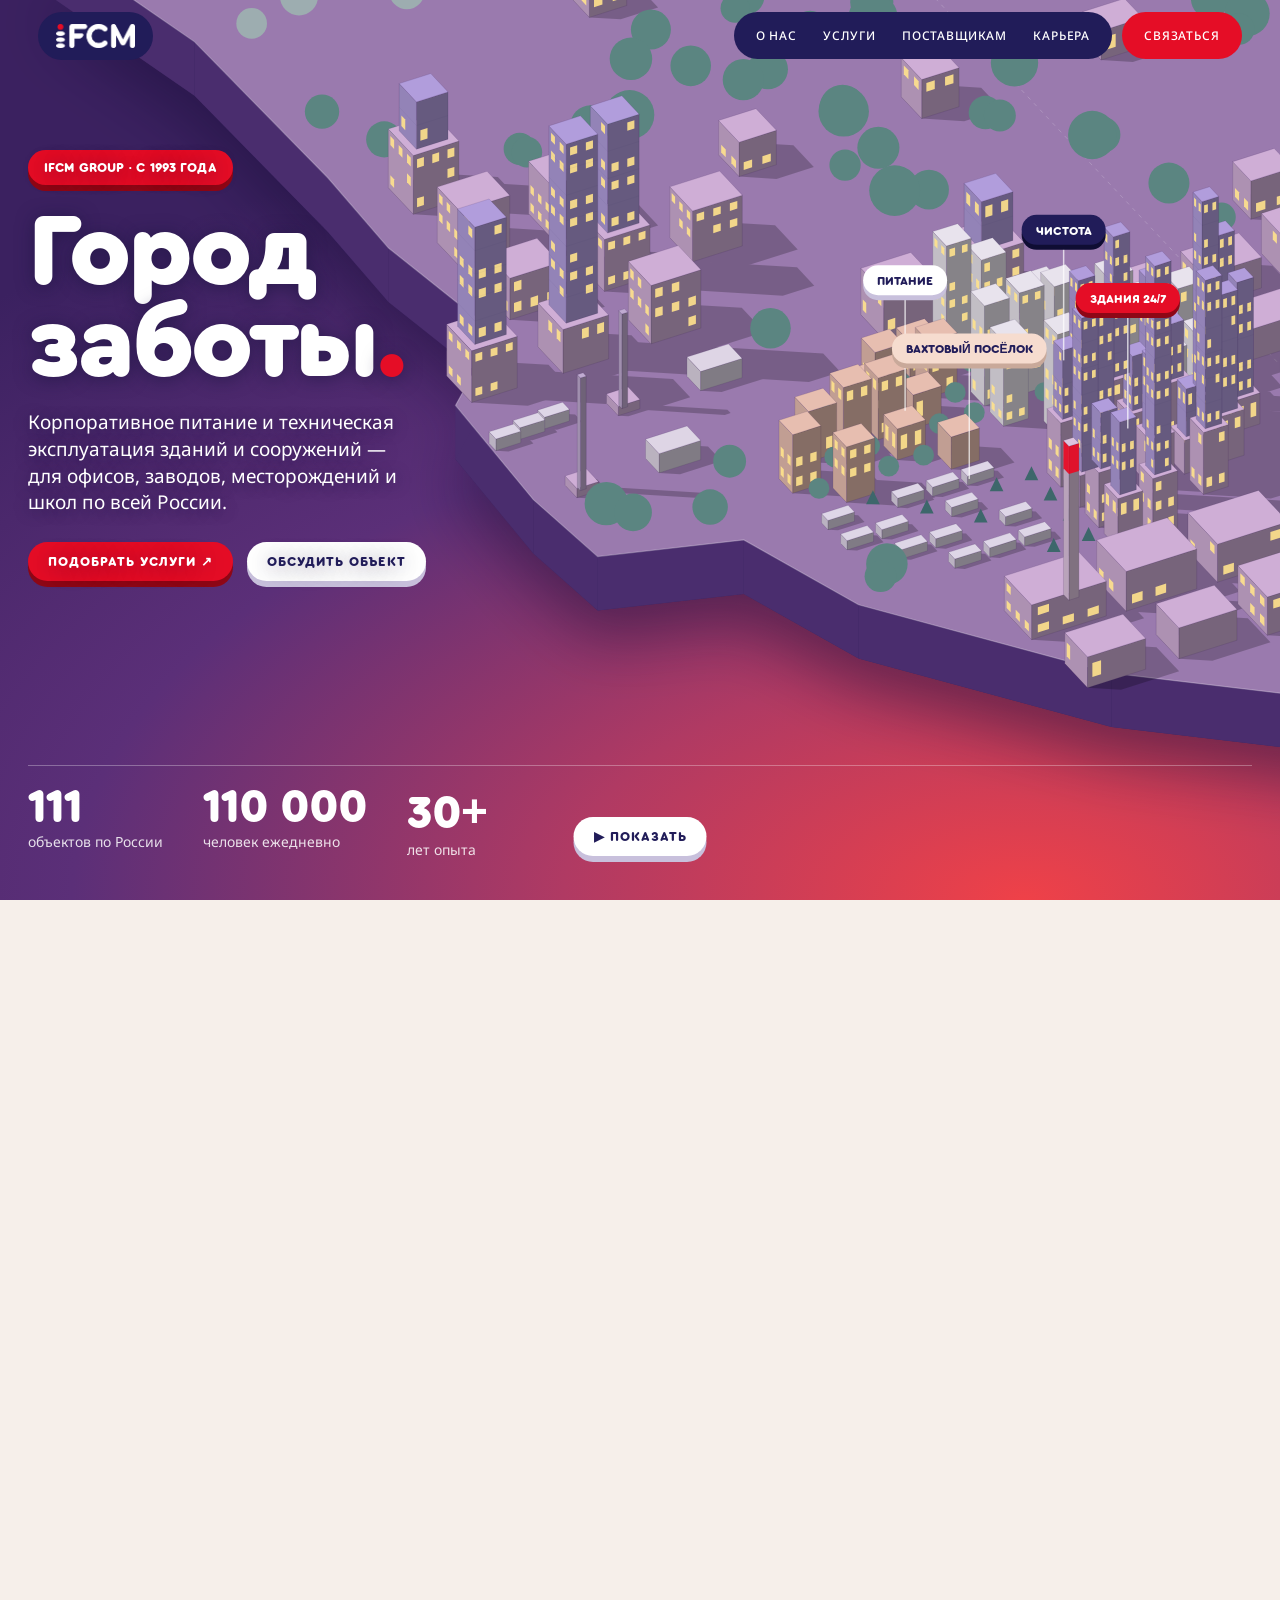
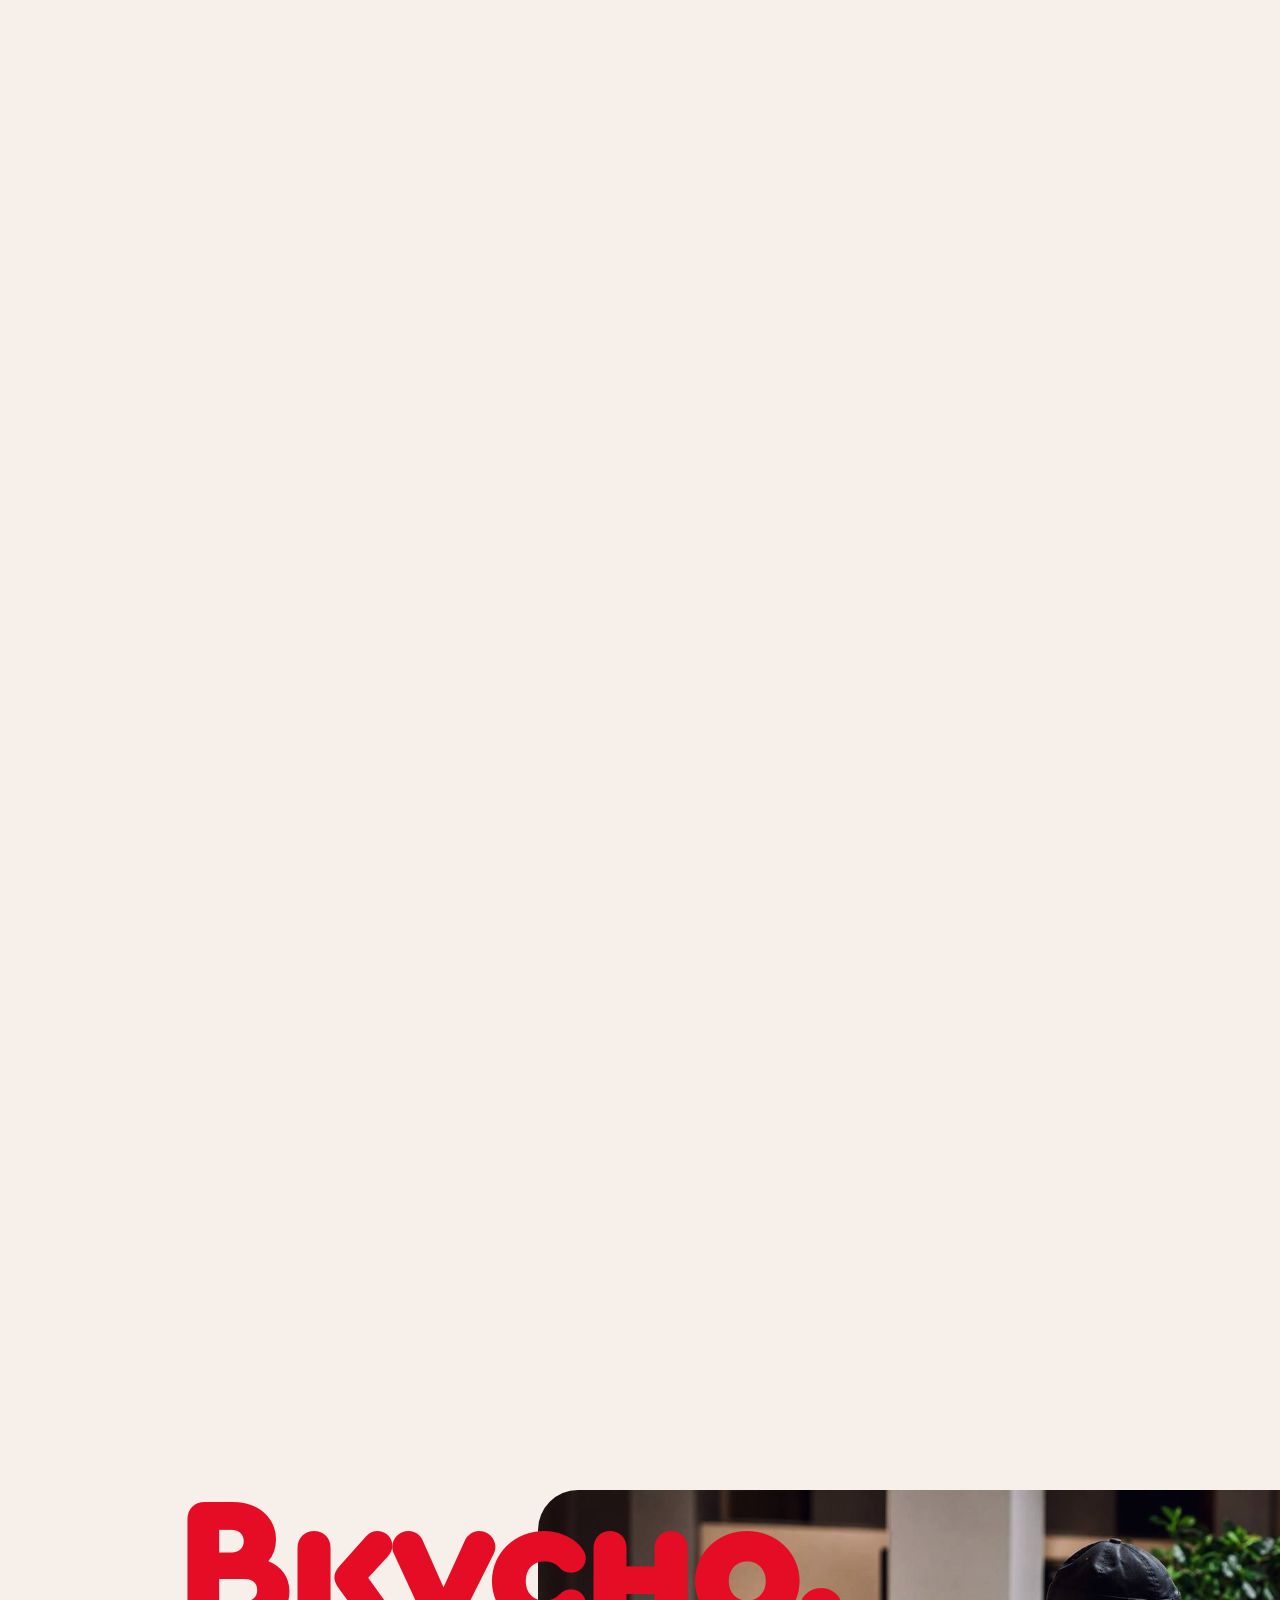
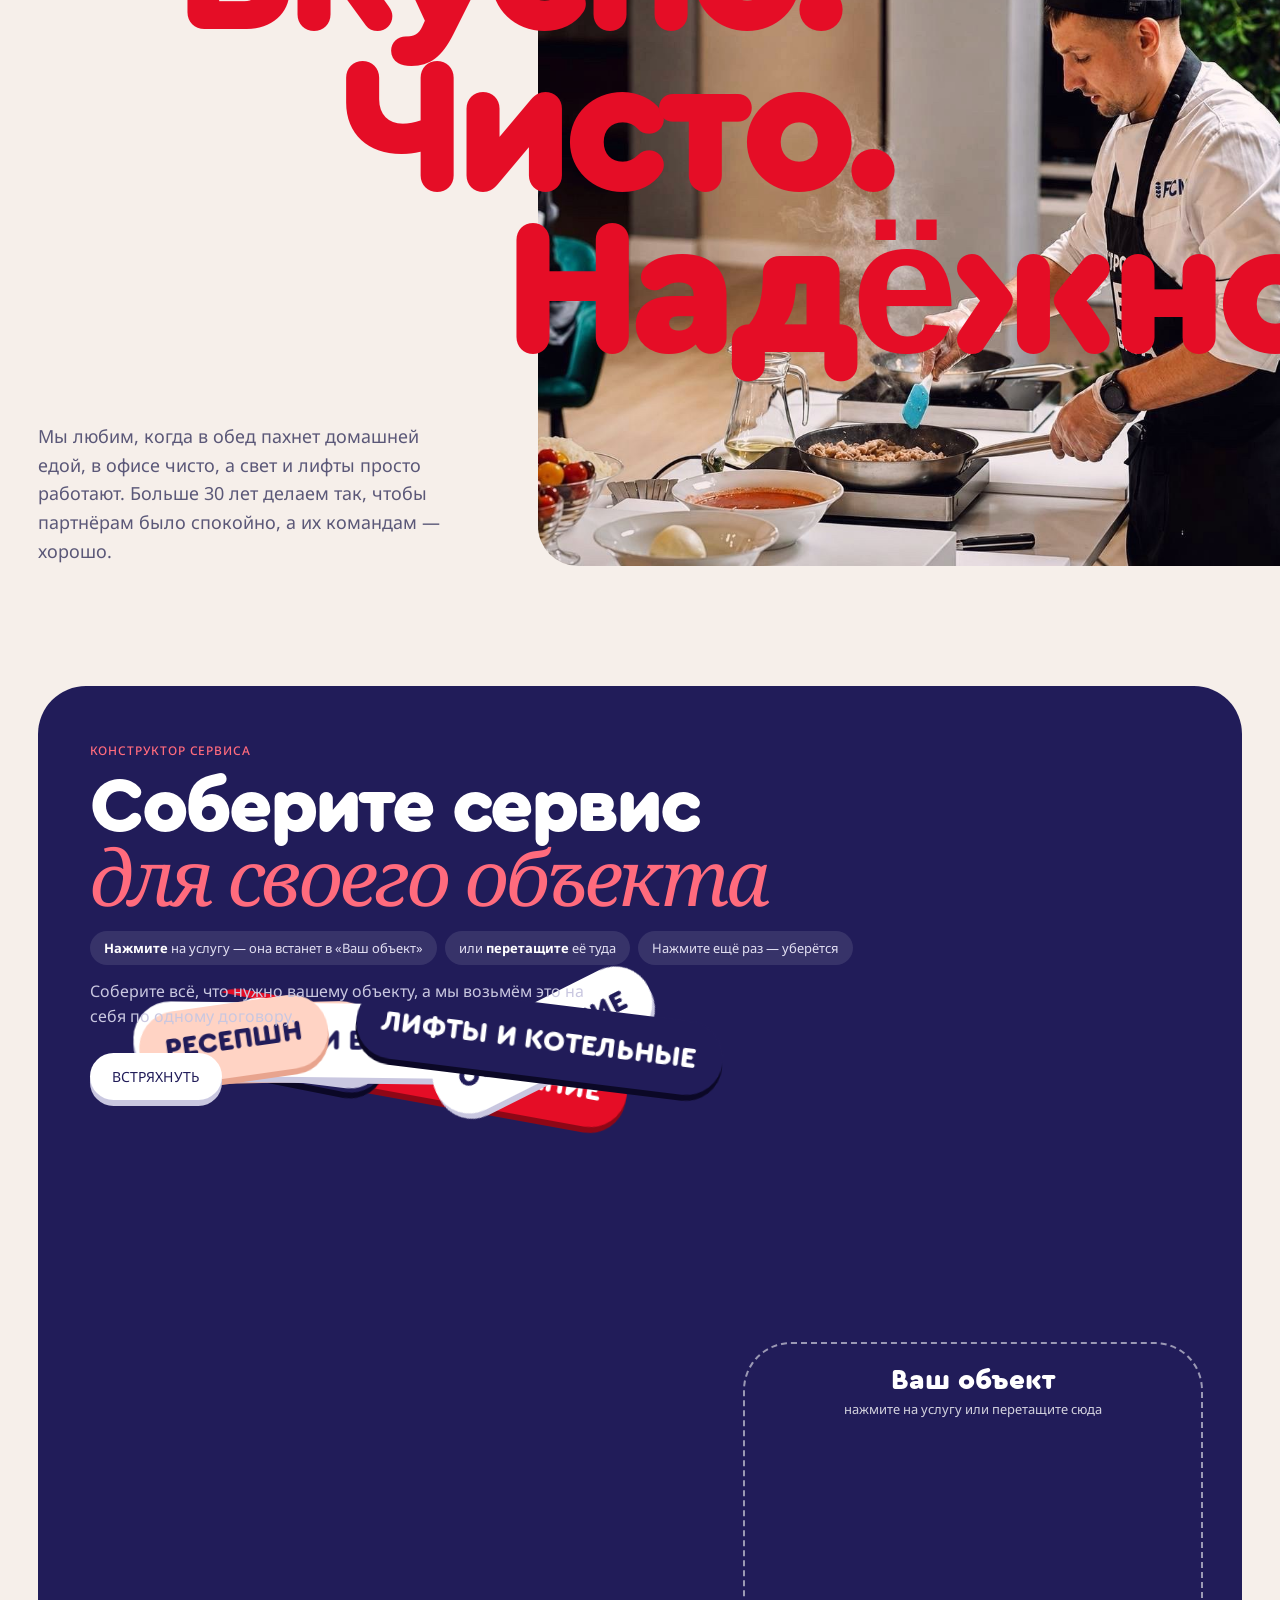
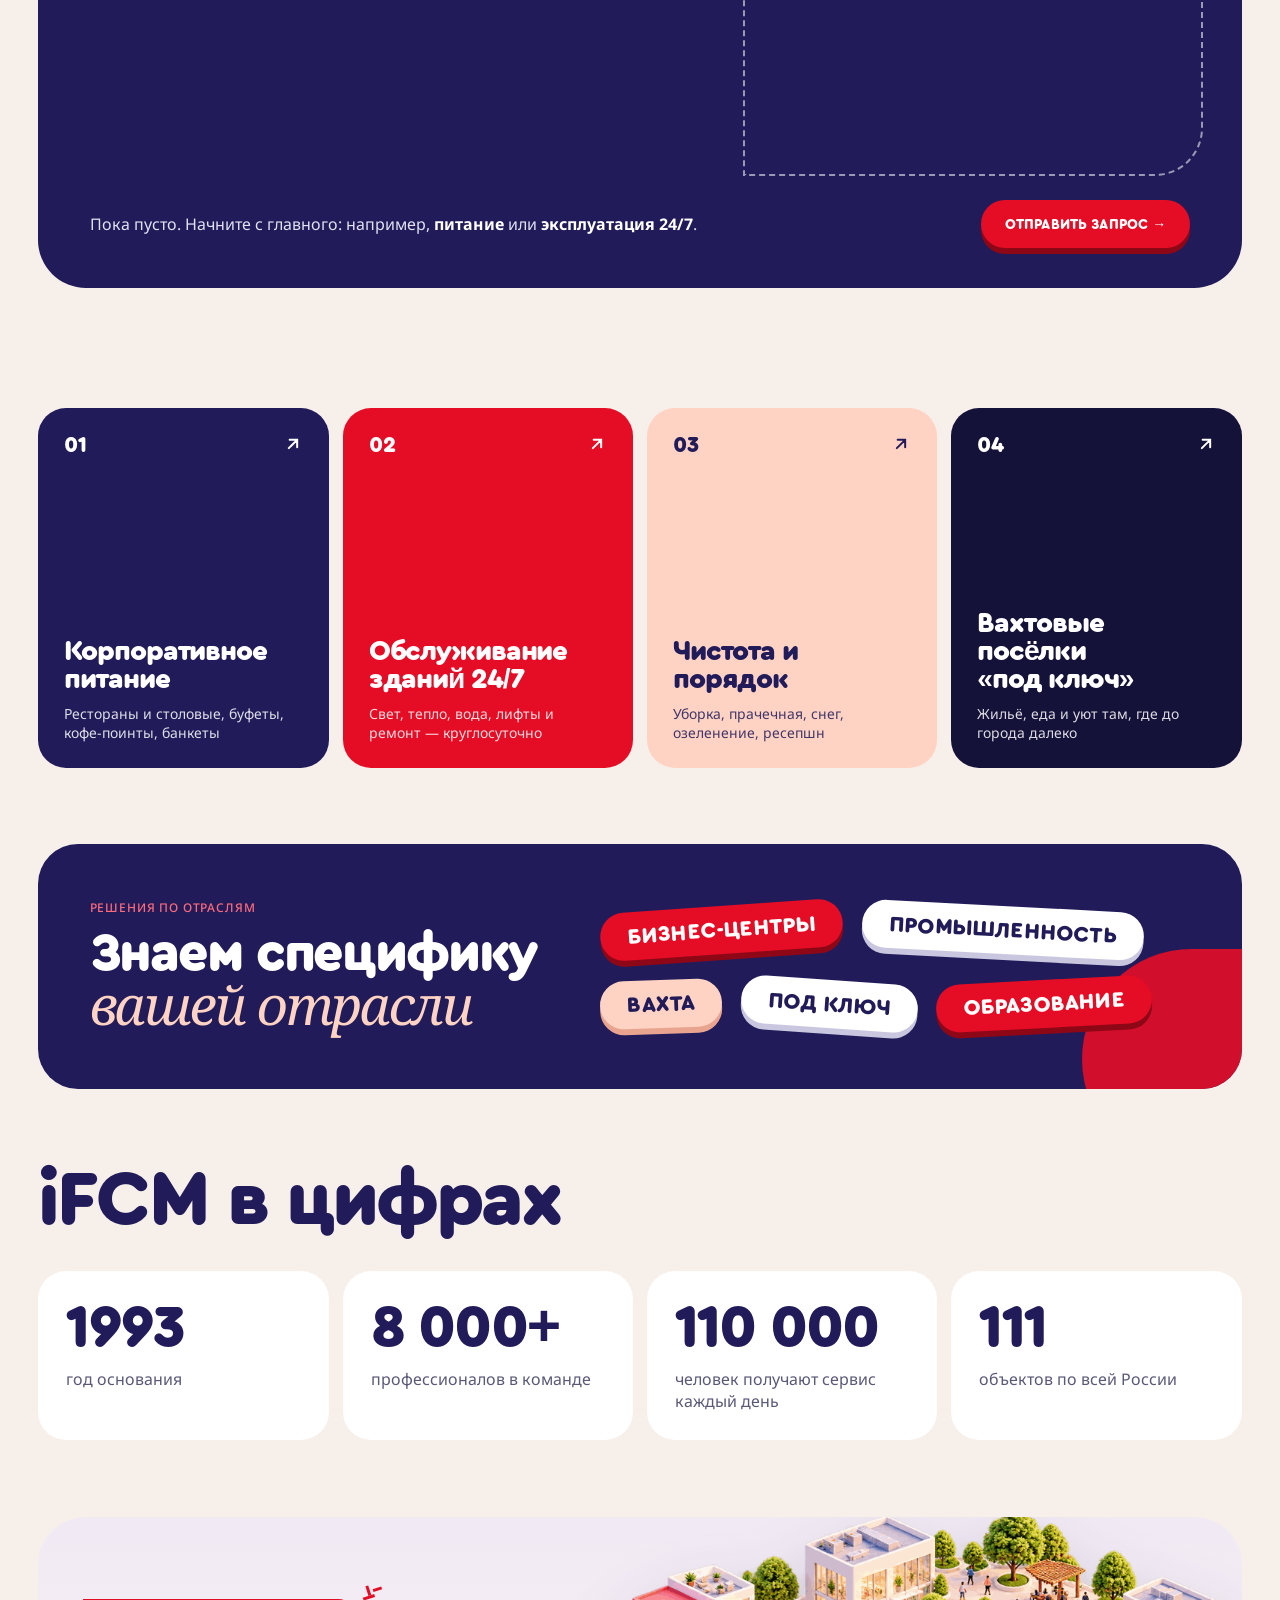
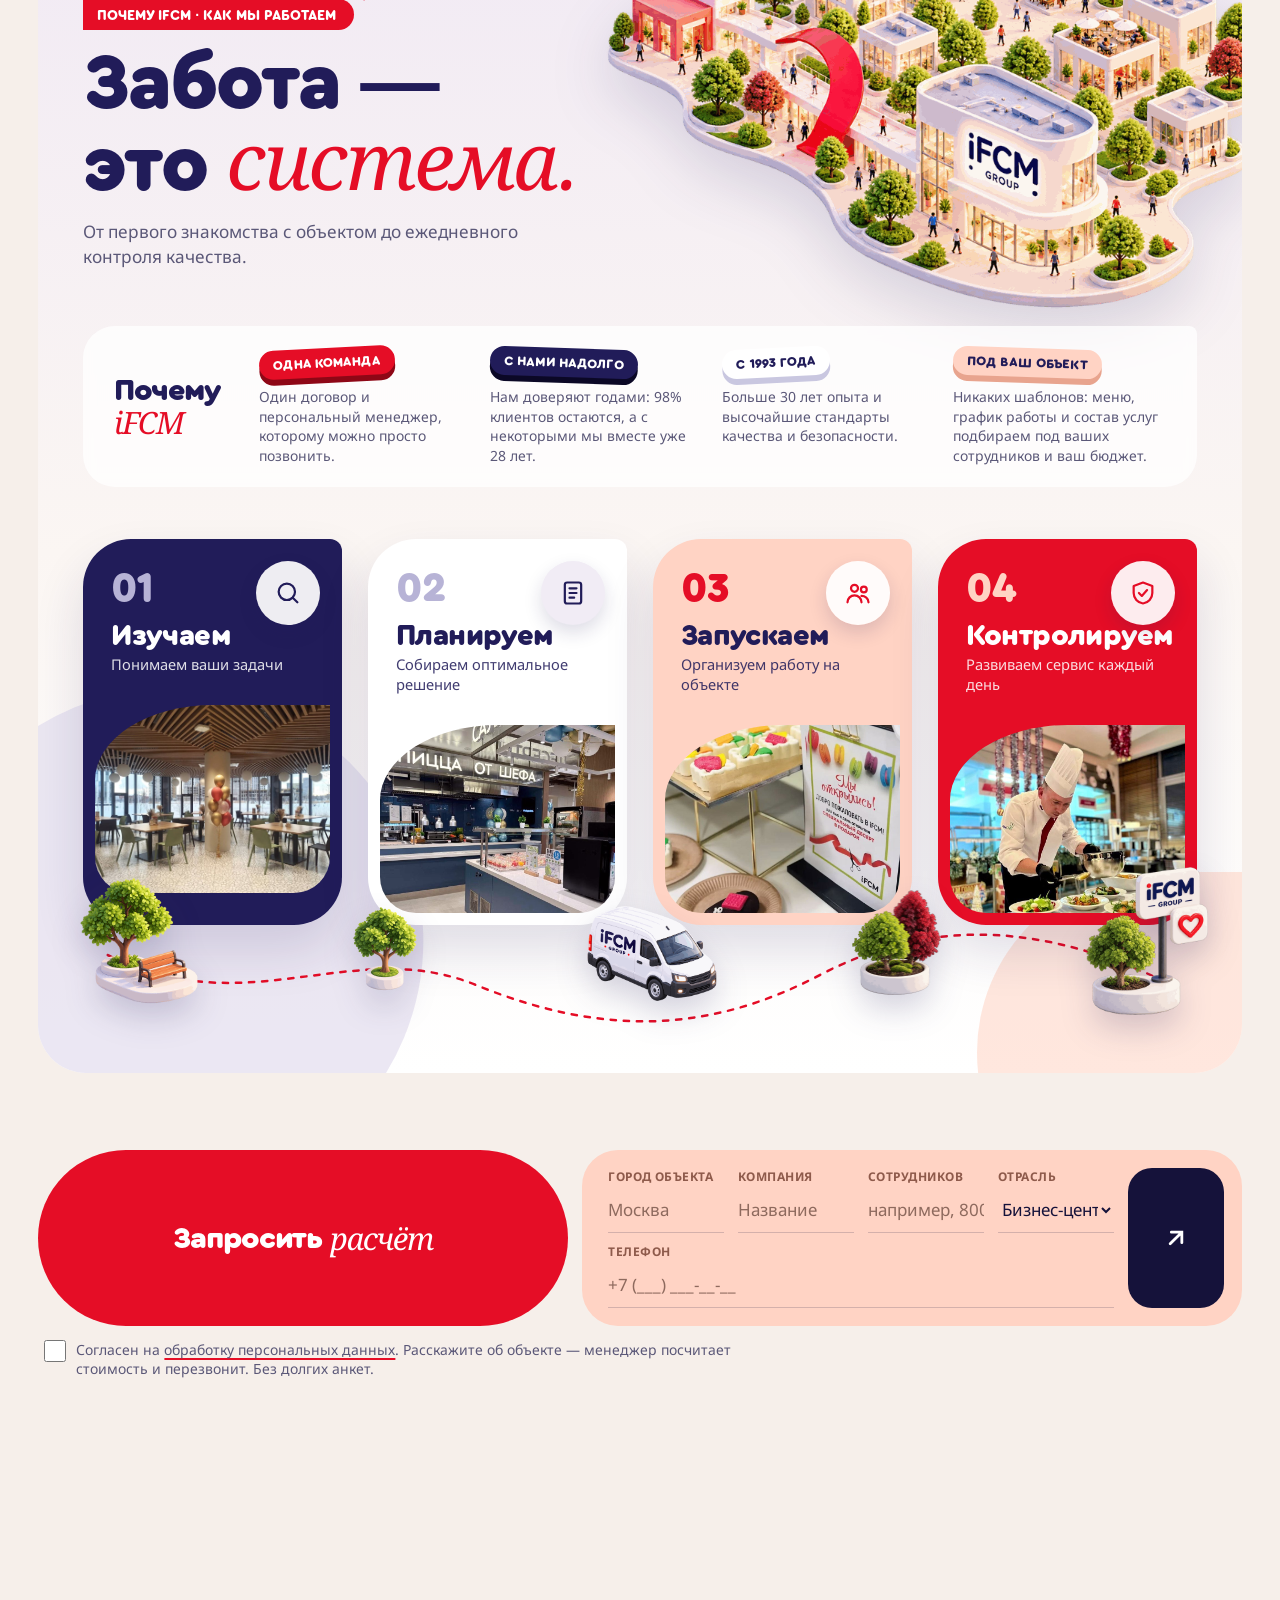
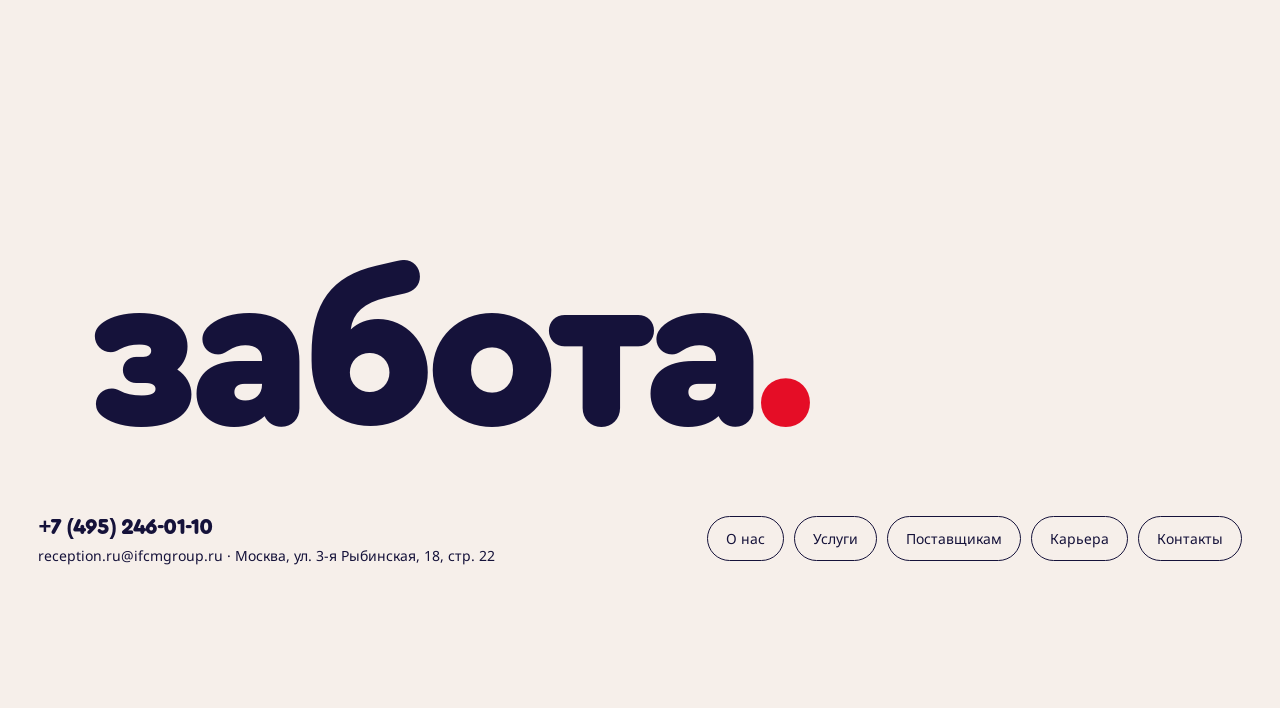
==== commit e02251bc: "Add files via upload" ====
--- a/index.html
+++ b/index.html
@@ -20,6 +20,109 @@
 @media (max-width:700px){.hero::before{background:linear-gradient(180deg,rgba(28,22,80,.55) 0%,rgba(28,22,80,.25) 50%,rgba(28,22,80,0) 70%,rgba(28,22,80,.45) 100%)!important}#hLead{text-shadow:0 2px 14px rgba(21,18,58,.8)}}
 .ub h2.pr-h2{font-size:clamp(34px,4.3vw,66px)}@media (max-width:700px){.ub h2.pr-h2{font-size:clamp(30px,8.6vw,46px)}}
 @media (min-width:701px){#hLead{max-width:390px!important}.hero::before{background:linear-gradient(90deg,rgba(28,22,80,.62) 0%,rgba(28,22,80,.35) 32%,rgba(28,22,80,0) 52%)!important}}
+</style>
+<style>
+#gscroll{--ink:#211C59;--red:#E50D26;--red2:#8E0716;--navy2:#0f0d33}
+#gscroll *{box-sizing:border-box;margin:0;padding:0}
+#gscroll{height:330vh;position:relative}
+#gscroll #gstage{position:sticky;top:0;height:100vh;overflow:hidden;background:radial-gradient(120% 90% at 80% 100%,#ef4148 0%,#b03a63 30%,#5b2f78 62%,#3b2160 100%)}
+#gscroll canvas{position:absolute;inset:0;width:100%;height:100%;touch-action:none}
+#gscroll #gheroUI{position:absolute;inset:0;z-index:5;pointer-events:none}
+#gscroll #gheroUI .htxt{position:absolute;left:28px;top:150px;max-width:520px;text-shadow:0 2px 20px rgba(40,15,70,.5)}
+#gscroll #gheroUI h1{font:900 clamp(56px,8vw,128px)/.9 var(--display);letter-spacing:-3px}
+#gscroll #gheroUI h1 em{font-style:normal;color:var(--red)}
+#gscroll #gheroUI p{margin-top:18px;font-size:19px;line-height:1.4;max-width:470px}
+#gscroll .hbtn{display:flex;gap:14px;margin-top:26px;pointer-events:auto}
+#gscroll .hbtn a{text-decoration:none}
+#gscroll .hcnt{position:absolute;left:28px;bottom:40px;display:flex;gap:40px;border-top:1px solid rgba(255,255,255,.3);padding-top:18px;right:28px}
+#gscroll .hcnt b{display:block;font:900 46px var(--display);letter-spacing:-1px}
+#gscroll .hcnt small{font-size:14px;opacity:.85}
+#gscroll #gheroUI .legend{position:absolute;right:28px;top:92px;display:flex;align-items:center;gap:10px;background:rgba(29,26,79,.85);border-radius:999px;padding:9px 16px;font:700 14px var(--display)}
+#gscroll #gheroUI .legend i{width:12px;height:12px;border-radius:50%;background:var(--red);box-shadow:0 0 10px var(--red)}
+#gscroll .hhint{position:absolute;right:28px;bottom:58px;font:800 13px var(--display);opacity:.8}
+#gscroll .card .img{width:calc(100% + 48px);margin:-24px -24px 16px;height:150px;border-radius:28px 28px 0 0;background:center/cover no-repeat;display:none}
+#gscroll .card .sell{font-size:15px;line-height:1.45;color:#2a2660;font-weight:700}
+#gscroll .card a.pill{text-decoration:none;width:100%;justify-content:center;margin-top:4px}
+@media(max-width:860px){#gscroll #gheroUI .legend{display:none}
+#gscroll .play{bottom:110px}
+#gscroll #gheroUI .htxt{top:100px;left:18px;right:18px}
+#gscroll #gheroUI h1{font-size:54px}
+#gscroll #gheroUI p{font-size:15px}
+#gscroll .hcnt{left:18px;right:18px;gap:18px;bottom:24px}
+#gscroll .hcnt b{font-size:26px}
+#gscroll .hhint{display:none}
+#gscroll .hbtn .pill{padding:10px 12px;font-size:11px}
+}
+#gscroll .ui{opacity:0;pointer-events:none;transition:opacity .5s}
+body.live #gscroll .ui{opacity:1;pointer-events:auto}
+#gscroll .pill{display:inline-flex;align-items:center;gap:8px;border:0;border-radius:999px;padding:12px 20px;font:900 13px var(--display);letter-spacing:1px;text-transform:uppercase;cursor:pointer;color:#fff;background:var(--red);box-shadow:0 6px 0 var(--red2);transition:transform .12s,box-shadow .12s}
+#gscroll .pill:active{transform:translateY(4px);box-shadow:0 2px 0 var(--red2)}
+#gscroll .pill.navy{background:var(--ink);box-shadow:0 6px 0 var(--navy2)}
+#gscroll .pill.white{background:#fff;color:var(--ink);box-shadow:0 6px 0 #c8c0dc}
+#gscroll #gsec{position:absolute;left:28px;max-width:360px!important;top:clamp(110px,17vh,150px);text-shadow:0 2px 18px rgba(40,15,70,.6);z-index:5;max-width:380px;opacity:0;pointer-events:none}
+#gscroll #gsec h2{font:900 clamp(30px,min(3.4vw,6vh),52px)/1 var(--display);letter-spacing:-2px}
+#gscroll #gsec h2 em{font-style:normal;color:var(--red)}
+#gscroll #gsec p{margin-top:14px;font-size:clamp(14px,2.2vh,17px);line-height:1.45;opacity:.95}
+#gscroll #gsec .facts{display:flex;flex-wrap:wrap;gap:8px 18px;margin-top:14px;font-size:clamp(13px,2vh,16px)}
+#gscroll #gsec .facts b{font-size:1.5em;font-weight:900;margin-right:4px}
+#gscroll #gsec .cta-hint{font-weight:800;font-size:14px;opacity:.75;margin-top:12px}
+#gscroll .counters{display:flex;gap:26px;margin-top:22px}
+#gscroll .counters b{display:block;font:900 40px var(--display);letter-spacing:-1px}
+#gscroll .counters small{font-size:13px;opacity:.8}
+#gscroll .chips{position:absolute;left:28px;bottom:30px;z-index:6;display:flex;flex-wrap:wrap;gap:12px;max-width:62%}
+@media(max-height:760px){#gscroll .chip{padding:8px 12px!important;font-size:11px!important}
+#gscroll .chips{gap:8px!important;bottom:22px!important}
+#gscroll .ctrl{bottom:22px!important}
+}
+#gscroll .chip{border:0;border-radius:999px;padding:11px 16px;font:900 12px var(--display);letter-spacing:.8px;text-transform:uppercase;cursor:pointer;background:#fff;color:var(--ink);box-shadow:0 5px 0 #c8c0dc}
+#gscroll .chip.on{background:var(--red);color:#fff;box-shadow:0 5px 0 var(--red2)}
+#gscroll .chip i{font-style:normal;opacity:.55;margin-left:4px}
+#gscroll .ctrl{position:absolute;right:28px;bottom:30px;z-index:6;display:flex;gap:10px}
+#gscroll .ctrl button{height:46px;min-width:46px;padding:0 16px;border:0;border-radius:999px;background:var(--ink);color:#fff;font:900 13px var(--display);box-shadow:0 5px 0 var(--navy2);cursor:pointer;letter-spacing:.5px}
+#gscroll .ctrl button.on{background:var(--red);box-shadow:0 5px 0 var(--red2)}
+#gscroll aside.card{position:absolute;right:28px;top:110px;width:340px;z-index:7;background:#fff;color:var(--ink);border-radius:28px;padding:24px;box-shadow:0 8px 0 #c8c0dc,0 30px 60px rgba(20,10,50,.35);transform:translateX(130%);transition:transform .45s cubic-bezier(.2,.8,.2,1)}
+#gscroll aside.card.on{transform:none}
+#gscroll .card .x{position:absolute;right:16px;top:16px;width:34px;height:34px;border-radius:50%;border:0;background:#f1edf7;cursor:pointer;font-size:15px;color:var(--ink)}
+#gscroll .card .type{font:900 11px var(--display);letter-spacing:1.5px;text-transform:uppercase;color:var(--red)}
+#gscroll .card h2{font:900 23px/1.1 var(--display);margin:8px 0 6px;padding-right:30px}
+#gscroll .card .city{font-size:14px;line-height:1.45;color:#4a4670}
+#gscroll .kpis{display:grid;grid-template-columns:1fr 1fr;gap:10px;margin:16px 0}
+#gscroll .kpi{background:#f4f0fa;border-radius:18px;padding:12px}
+#gscroll .kpi b{display:block;font:900 22px var(--display)}
+#gscroll .kpi small{font-size:11px;color:#6d6890;line-height:1.3;display:block}
+#gscroll .cl{list-style:none;margin:0 0 18px;display:flex;flex-direction:column;gap:7px}
+#gscroll .cl li{font-size:13px;line-height:1.35;padding-left:16px;position:relative}
+#gscroll .cl li:before{content:'';position:absolute;left:0;top:6px;width:7px;height:7px;border-radius:50%;background:var(--red)}
+#gscroll .card .pill{width:100%;justify-content:center}
+#gscroll .demo{font-size:10px;color:#8a85a5;margin-top:14px;text-align:center}
+#gscroll .tip{position:absolute;z-index:9;pointer-events:none;background:#fff;color:var(--ink);font:800 12px var(--display);padding:8px 12px;border-radius:12px;box-shadow:0 4px 0 #c8c0dc;opacity:0;transform:translate(-50%,-150%);transition:opacity .15s;white-space:nowrap}
+#gscroll .tip.on{opacity:1}
+#gscroll .play{position:absolute;left:50%;bottom:44px;transform:translateX(-50%);z-index:10}
+body.live #gscroll .play{display:none}
+#gscroll .scrollhint{position:absolute;left:50%;bottom:14px;transform:translateX(-50%);z-index:9;font:900 11px var(--display);letter-spacing:3px;color:#fff;opacity:.85;transition:opacity .3s}
+body.live #gscroll .play{position:absolute;left:50%;bottom:44px;transform:translateX(-50%);z-index:10}
+body.live #gscroll .play{display:none}
+#gscroll .scrollhint{opacity:0}
+#gscroll #gitems,#gscroll .list{display:none}
+@media(max-width:860px){#gscroll #gsec{top:96px;left:18px;right:18px;max-width:none}
+#gscroll #gsec h2{font-size:28px}
+#gscroll #gsec h2 br{display:none}
+#gscroll #gsec p{font-size:14px}
+#gscroll .counters{margin-top:10px}
+#gscroll .counters b{font-size:28px}
+#gscroll .chips{max-width:none;right:0;left:0;padding:0 18px 8px;bottom:84px;gap:8px;flex-wrap:nowrap;overflow-x:auto}
+#gscroll .chip{flex:none}
+#gscroll .chip{padding:8px 11px;font-size:10px}
+#gscroll aside.card{left:12px;right:12px;width:auto;top:auto;bottom:150px}
+#gscroll .ctrl{right:20px;bottom:20px}
+}
+
+#gscroll{font-family:var(--body);color:#fff}
+#gscroll .htxt .stk{display:inline-flex}
+#gscroll #heroUI h1{margin:0}
+#gscroll #heroUI .htxt{top:clamp(110px,15vh,150px)}
+.hero.old{display:none!important}
+@media(max-width:860px){#gscroll #heroUI .htxt{top:86px}#gscroll .play{bottom:118px!important}}
 </style>
 </head>
 <body>
@@ -285,7 +388,23 @@
 
 <main>
 <!-- HERO: 3D CITY -->
-<section class="hero" id="top">
+<div id="top"></div>
+<!-- HERO: КАРТА РОССИИ (Город заботы по всей стране) -->
+<div id="gscroll"><div id="gstage">
+  <canvas id="gcv"></canvas>
+  
+  
+  <div id="gheroUI"><div class="htxt"><span class="stk red lbl" id="hBadge" style="padding:10px 16px;font-size:13px;margin-bottom:22px">iFCM GROUP · с 1993 года</span><h1 id="hTitle">Город<br>заботы<span style="color:var(--red)">.</span></h1><p id="hLead">Корпоративное питание и техническая эксплуатация зданий и сооружений — для офисов, заводов, месторождений и школ по всей России.</p><div class="hbtn"><a class="pill" href="#play">Подобрать услуги ↗</a><a class="pill white lead" href="#contact">Обсудить объект</a></div></div><div class="hcnt"><div><b>111</b><small>объектов по России</small></div><div><b>110 000</b><small>человек ежедневно</small></div><div><b>30+</b><small>лет опыта</small></div></div></div>
+  <div id="gsec"><h2>Наш город —<br>это 8000 человек<em>.</em></h2><p>Они кормят, убирают и следят за зданиями по всей стране — даже там, куда можно добраться только вертолётом.</p><div class="facts"><span><b>280</b> столовых</span><span><b>39</b> удалённых объектов</span><span><b>6</b> региональных офисов</span></div><p class="cta-hint">Нажмите на точку на карте — расскажем, что мы там делаем.</p></div>
+  <div class="chips ui" id="gchips"></div>
+  <div class="ctrl ui"><button id="gback" style="display:none" class="on">← Вся страна</button><button id="gzo">−</button><button id="gzi">+</button><button id="gtop">Вид сверху</button><button id="grs">⟲</button></div>
+  <aside class="card" id="gcard"><div class="img" id="gci"></div><button class="x" id="gcx">✕</button><div class="type" id="gct"></div><h2 id="gcn"></h2><div class="sell" id="gcc"></div><div class="kpis" id="gkp"></div><ul class="cl" id="gtg"></ul><a class="pill" id="gcl" href="#contact">Хочу так же у себя</a><div class="demo">Расположение точек на карте приблизительное</div></aside>
+  <div class="tip" id="gtip"></div>
+  <button class="play pill white" id="gplay">▶ Показать</button><div class="scrollhint">ЛИСТАЙТЕ ↓</div>
+  <div class="list"><div id="gitems"></div></div>
+</div></div>
+
+<section class="hero old" aria-hidden="true">
   <canvas id="city" aria-label="Трёхмерный город: красные огни отмечают объекты, где работает iFCM"></canvas>
   <a class="tag3d stk white" id="t0" href="services.html#s1">Питание</a>
   <a class="tag3d stk red" id="t1" href="services.html#s2">Здания 24/7</a>
@@ -293,12 +412,12 @@
   <a class="tag3d stk peach" id="t3" href="services.html#s4">Вахтовый посёлок</a>
   <div class="hero-in w">
     <div style="display:flex;justify-content:space-between;gap:20px;flex-wrap:wrap;align-items:flex-start">
-      <span class="stk red lbl" id="hBadge" style="padding:10px 16px;font-size:13px">iFCM GROUP · с 1993 года</span>
+      <span class="stk red lbl" id="hBadgeOld" style="padding:10px 16px;font-size:13px">iFCM GROUP · с 1993 года</span>
       <span class="metaphor"><i></i>Красные огни — объекты, где работает iFCM</span>
     </div>
     <div>
-      <h1 class="d" id="hTitle">Город<br>заботы<span style="color:var(--red)">.</span></h1>
-      <p id="hLead">Корпоративное питание, эксплуатация зданий и инфраструктурные сервисы — под управлением одной команды.</p>
+      <h1 class="d" id="hTitleOld">Город<br>заботы<span style="color:var(--red)">.</span></h1>
+      <p id="hLeadOld">Корпоративное питание, эксплуатация зданий и инфраструктурные сервисы — под управлением одной команды.</p>
       <div class="cta2"><a class="stk red" href="#play">Подобрать услуги <svg width="18" height="18" viewBox="0 0 24 24" fill="none" stroke="currentColor" stroke-width="2.6" stroke-linecap="round" aria-hidden="true"><path d="M7 17L17 7M8 7h9v9"/></svg></a><a class="stk white" href="#contact">Обсудить объект</a></div>
       <div class="stats2"><div><b>111</b><span>объектов по России</span></div><div><b>110&#160;000</b><span>человек ежедневно</span></div><div><b>30+</b><span>лет опыта</span></div><span class="dh-wrap"><span class="drag-hint dh2" id="dragHint" title="Город можно покрутить" aria-hidden="true"><svg width="30" height="30" viewBox="0 0 24 24" fill="none" stroke="currentColor" stroke-width="2" stroke-linecap="round"><path d="M4 12h16M4 12l4-4M4 12l4 4M20 12l-4-4M20 12l-4 4"/></svg></span></span></div>
     </div>
@@ -675,5 +794,349 @@
 })();
 </script>
 
+<script>
+
+// === Настройка: адрес формы заявки на сайте iFCM ===
+const LEAD_URL='#contact';
+function leadHref(){return LEAD_URL;}
+let LEAD_PRE=null;
+document.addEventListener('click',e=>{const a=e.target.closest&&e.target.closest('#gcl');if(!a||!LEAD_PRE||a.getAttribute('href')!=='#contact')return;const c=document.getElementById('cCity'),ind=document.getElementById('cInd');if(c&&LEAD_PRE.city)c.value=LEAD_PRE.city;if(ind&&LEAD_PRE.ind){[...ind.options].forEach(o=>{if(o.text===LEAD_PRE.ind)ind.value=o.value})}});
+
+(()=>{
+let seed=21;const rnd=()=>((seed=(seed*16807)%2147483647)-1)/2147483646;
+const lerp=(a,b,t)=>a+(b-a)*t, cl=(v,a=0,b=1)=>Math.max(a,Math.min(b,v));
+const hex=h=>[1,3,5].map(i=>parseInt(h.slice(i,i+2),16));
+const rgb=(a,al=1)=>`rgba(${a.map(v=>Math.round(v)).join(',')},${al})`;
+const mixA=(a,b,t)=>a.map((v,i)=>lerp(v,b[i],t));
+
+// ---------- Russia outline (approx lon,lat) ----------
+const OUT=[[28.5,69.6],[33,69.4],[36,69.1],[41,67.8],[44,68.5],[53,68.3],[59,68.8],[66,69.5],[68,71],[72,72.8],[76,72],[80,73.5],[87,74.9],[98,76.4],[104,77.7],[113,76],[113,73.6],[124,73.5],[130,71],[140,72.5],[150,71.5],[160,70],[170,70],[180,68.5],[178,64.5],[172,61],[164,60],[162,57],[160,54],[156.5,51],[156,57.5],[152,59.3],[143,59.3],[138,55],[141,52.5],[140,48.5],[134,43],[131,42.7],[131,47.5],[135,48.4],[127,49.8],[121,53.3],[117,49.6],[108,49.3],[98,50],[88,49.5],[83,51],[76,54],[70,55],[61,54],[55,51],[48,49.8],[46.5,48.5],[48,46.5],[47,45],[44,43],[40,43.5],[38,46.5],[40,49.5],[35.5,51.5],[32,54],[31,55.7],[28,56.2],[27.8,57.5],[28,59.5],[30,60.5],[29.5,62.5],[29.6,64],[29.5,67]];
+const LX=lon=>(lon-104)*.5, LZ=lat=>-(lat-60)*.95;
+const POLY=OUT.map(([lo,la])=>[LX(lo),LZ(la)]);
+function inside(x,z){let c=false;for(let i=0,j=POLY.length-1;i<POLY.length;j=i++){const[xi,zi]=POLY[i],[xj,zj]=POLY[j];if(((zi>z)!==(zj>z))&&(x<(xj-xi)*(z-zi)/(zj-zi)+xi))c=!c;}return c;}
+const minX=Math.min(...POLY.map(p=>p[0])),maxX=Math.max(...POLY.map(p=>p[0])),minZ=Math.min(...POLY.map(p=>p[1])),maxZ=Math.max(...POLY.map(p=>p[1]));
+const W=maxX-minX,H=maxZ-minZ;
+const REG=[{n:'Центр и Северо-Запад',lo:[0,44]},{n:'Юг, Поволжье и Урал',lo:[44,61]},{n:'Западная Сибирь и Ямал',lo:[61,90]},{n:'Восточная Сибирь',lo:[90,125]},{n:'Дальний Восток',lo:[125,190]}];
+const regOf=lon=>REG.findIndex(r=>lon>=r.lo[0]&&lon<r.lo[1]);
+// ind: office | oil | mine | chem | ind | food | bc
+const IND={office:'Наши офисы',oil:'Нефть и газ',mine:'Рудники и шахты',chem:'Химические заводы',ind:'Заводы и фабрики',food:'Пищевые производства'};
+const PTS=[
+ ['Москва — офис iFCM',37.62,55.75,'office',{d:'Главный офис. Кормим сотрудников в бизнес-центрах и детей в школах.',k:[['до 1850','обедов в день в офисе Сибура'],['25 лет','работаем в бизнес-центрах Москвы']],list:['Офис Сибура — до 1850 обедов в день','БЦ «Красные Холмы» — до 900 в день, с 2005 года','БЦ «Крылатские холмы» — до 1200 в день, с 2011 года','БЦ «Авангард» — до 1000 в день','Школы: Французский лицей им. Дюма, Letovo, Международная гимназия Сколково, школа Газпромбанка']}],
+ ['Санкт-Петербург — офис iFCM',30.3,59.95,'office',{d:'Кормим сотрудников кофейной фабрики и завода лекарств — круглосуточно.',k:[['550','сотрудников кофейной фабрики JDE'],['1300','сотрудников завода «Вертекс»']],list:['Кофейная фабрика JDE в Горелово — с 2019 года','Завод лекарств «Вертекс» — с 2019 года']}],
+ ['Тюмень — офис iFCM',65.53,57.15,'office',{d:'Наш офис для объектов Западной Сибири и Ямала.'}],
+ ['Новосибирск — офис iFCM',82.92,55.03,'office',{d:'Наш офис для объектов Сибири.'}],
+ ['Красноярск — офис iFCM',92.87,56.01,'office',{d:'Наш офис для объектов Восточной Сибири.'}],
+ ['Новгородская обл.',31.3,58.5,'oil',{d:'Топливная энергетика.'}],
+ ['Тульская обл.',37.6,54.2,'ind',{d:'Фабрика товаров для дома.'}],
+ ['Курская / Белгородская обл.',36.6,51.3,'ind',{d:'Завод.'}],
+ ['Воронеж',39.2,51.7,'food',{d:'Пищевое производство.'}],
+ ['Ростовская обл.',39.7,47.3,'ind',{d:'Завод.'}],
+ ['Юг России',44.0,45.4,'oil',{d:'Топливная энергетика.'}],
+ ['Нижний Новгород',44.0,56.3,'ind',{d:'Завод.'}],
+ ['Казань',49.1,55.8,'food',{d:'Производство продуктов.'}],
+ ['Набережные Челны',52.4,55.7,'ind',{d:'Кормим сотрудников автозавода.',list:['Обед можно заказать утром на проходной и забрать без очереди','Оплата питания бесконтактной картой','Корпоративной картой можно оплатить проезд и получить скидки у партнёров','Отдельное меню для руководства']}],
+ ['Самара',50.1,53.2,'food',{d:'Пищевое производство.'}],
+ ['Урал',60.0,59.6,'mine',{d:'Добыча золота, вахтовый посёлок.',remote:1}],
+ ['Ямал',72.0,70.2,'oil',{d:'Добыча нефти и газа, вахтовый посёлок.',remote:1}],
+ ['Новый Уренгой',76.7,66.1,'oil',{d:'Добыча газа, вахтовый посёлок.',remote:1}],
+ ['Надым',69.5,65.6,'oil',{d:'Добыча газа, вахтовый посёлок.',remote:1}],
+ ['Ноябрьск',75.4,63.2,'oil',{d:'Добыча нефти, вахтовый посёлок.',remote:1}],
+ ['Тобольск',68.25,58.2,'chem',{d:'Химический завод.'}],
+ ['Ханты-Мансийский округ',73.4,61.25,'oil',{d:'Добыча нефти, вахтовый посёлок.',remote:1}],
+ ['Омск',79.0,55.2,'food',{d:'Пищевое производство.'}],
+ ['Кузбасс',86.1,55.3,'mine',{d:'Добыча угля.'}],
+ ['Хакасия',91.4,53.7,'ind',{d:'Металлургический завод.'}],
+ ['Месторождения Роснефти, Красноярский край',83.5,67.6,'oil',{d:'Берём на себя всю жизнь вахтовых посёлков на месторождениях: еду, жильё, уборку, ремонт зданий и технику.',remote:1,k:[['25 дней','чтобы запустить всё на всех площадках'],['1350','человек в местной команде']],list:['137 единиц техники','Генеральный завоз продуктов и материалов на 400 млн ₽ — за 4 месяца зимника','Высочайшая оценка от ЦАУК ПАО «НК «Роснефть»']}],
+ ['Эвенкия',97.0,61.8,'oil',{d:'Добыча нефти, вахтовый посёлок.',remote:1}],
+ ['Иркутская обл.',104.3,52.3,'oil',{d:'Обслуживание нефтяных месторождений.'}],
+ ['Север Иркутской обл.',106.5,57.5,'oil',{d:'Добыча нефти, вахтовый посёлок.',remote:1}],
+ ['Магадан',150.8,59.6,'mine',{d:'Добыча золота. Даём всё, что нужно для жизни на вахте: еду, жильё, уборку и ремонт — на 6 производственных участках.',remote:1,k:[['1100','человек, о которых заботимся'],['115','наших сотрудников на вахте']],list:['Работаем вместе с 2009 года','Больше 95% людей довольны условиями на каждом участке','Обновили столовые — уютная домашняя атмосфера']}],
+ ['Колыма',156.0,62.8,'mine',{d:'Добыча золота, вахтовый посёлок.',remote:1}],
+ ['Чукотка',162.0,65.8,'mine',{d:'Добыча золота, вахтовый посёлок.',remote:1}],
+ ['Хабаровский край',134.4,52.6,'mine',{d:'Добыча золота, вахтовый посёлок.',remote:1}],
+ ['Амурская обл.',128.1,51.4,'chem',{d:'Химический завод.'}],
+ ['Сахалин',142.8,47.5,'oil',{d:'Добыча нефти и газа.'}],
+];
+const IMG={"mine": "[data-uri]", "camp": "[data-uri]", "oil": "[data-uri]", "oil2": "[data-uri]", "plant": "[data-uri]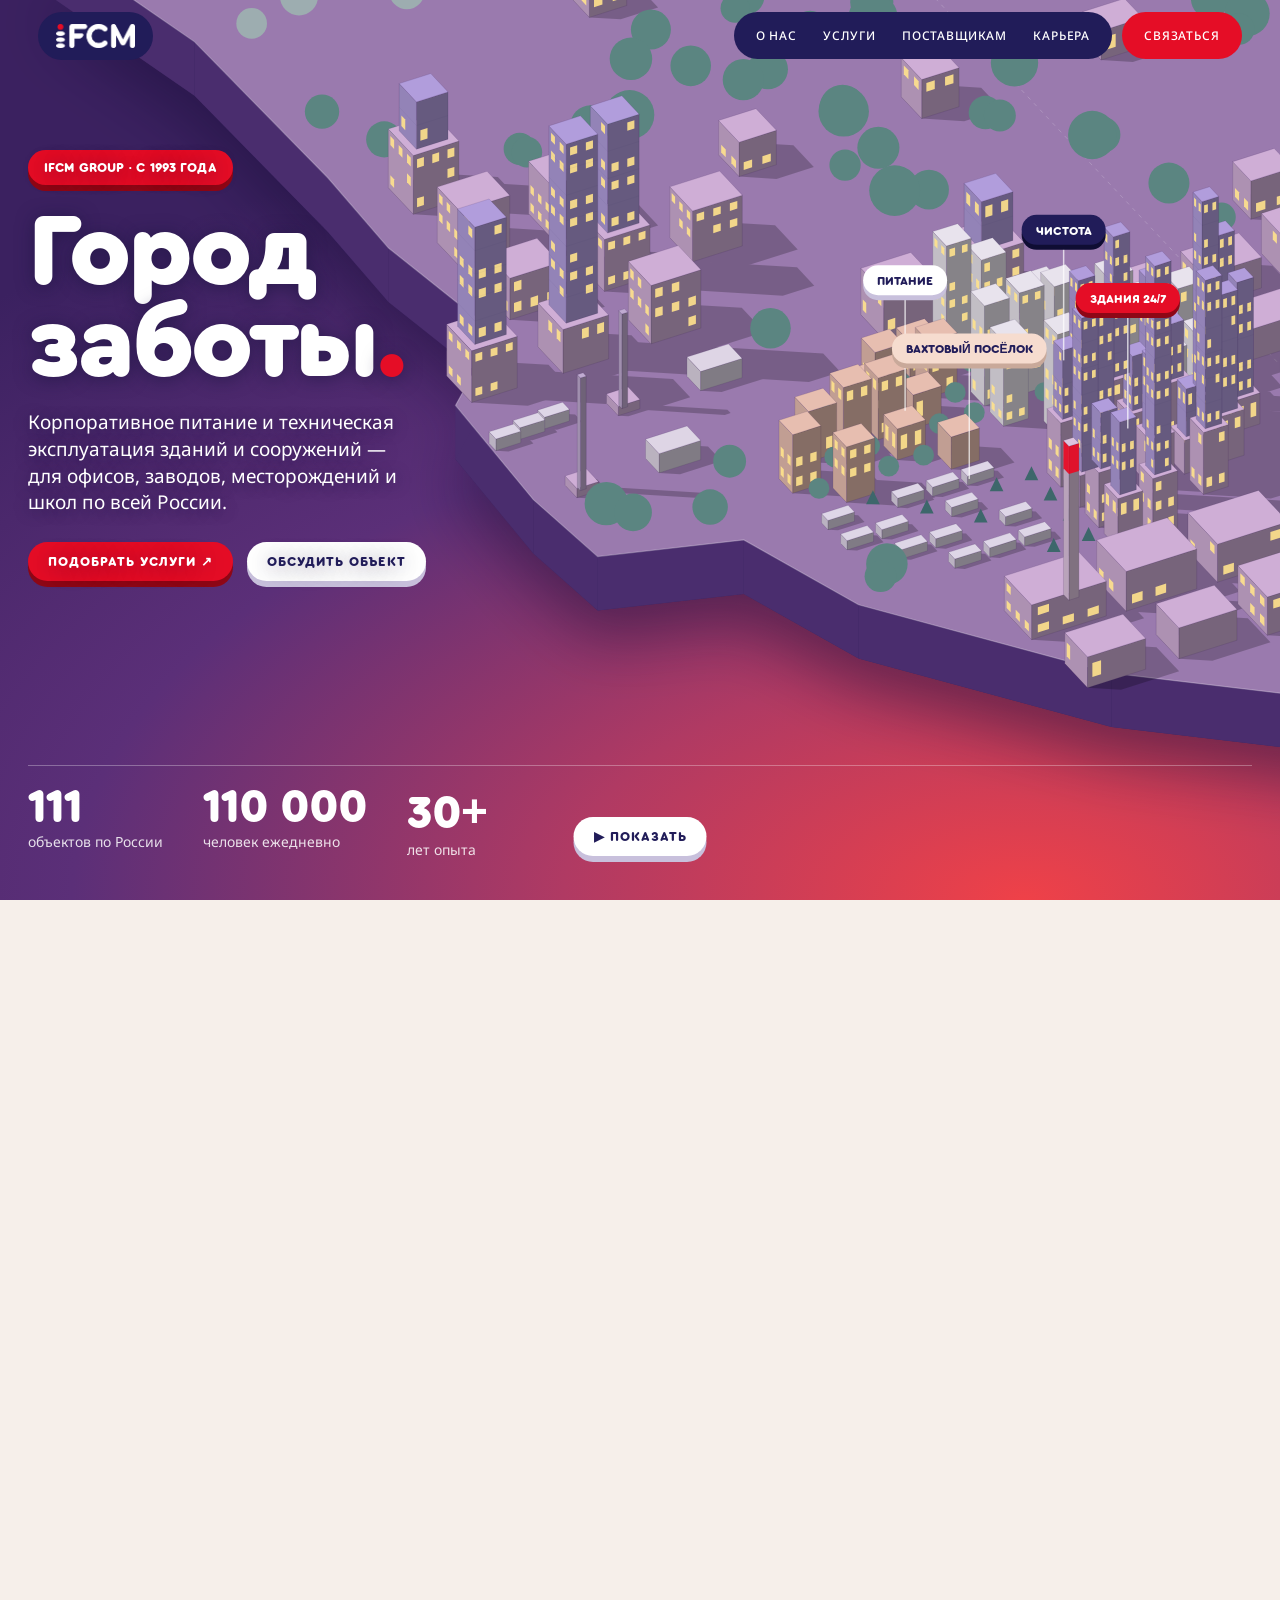
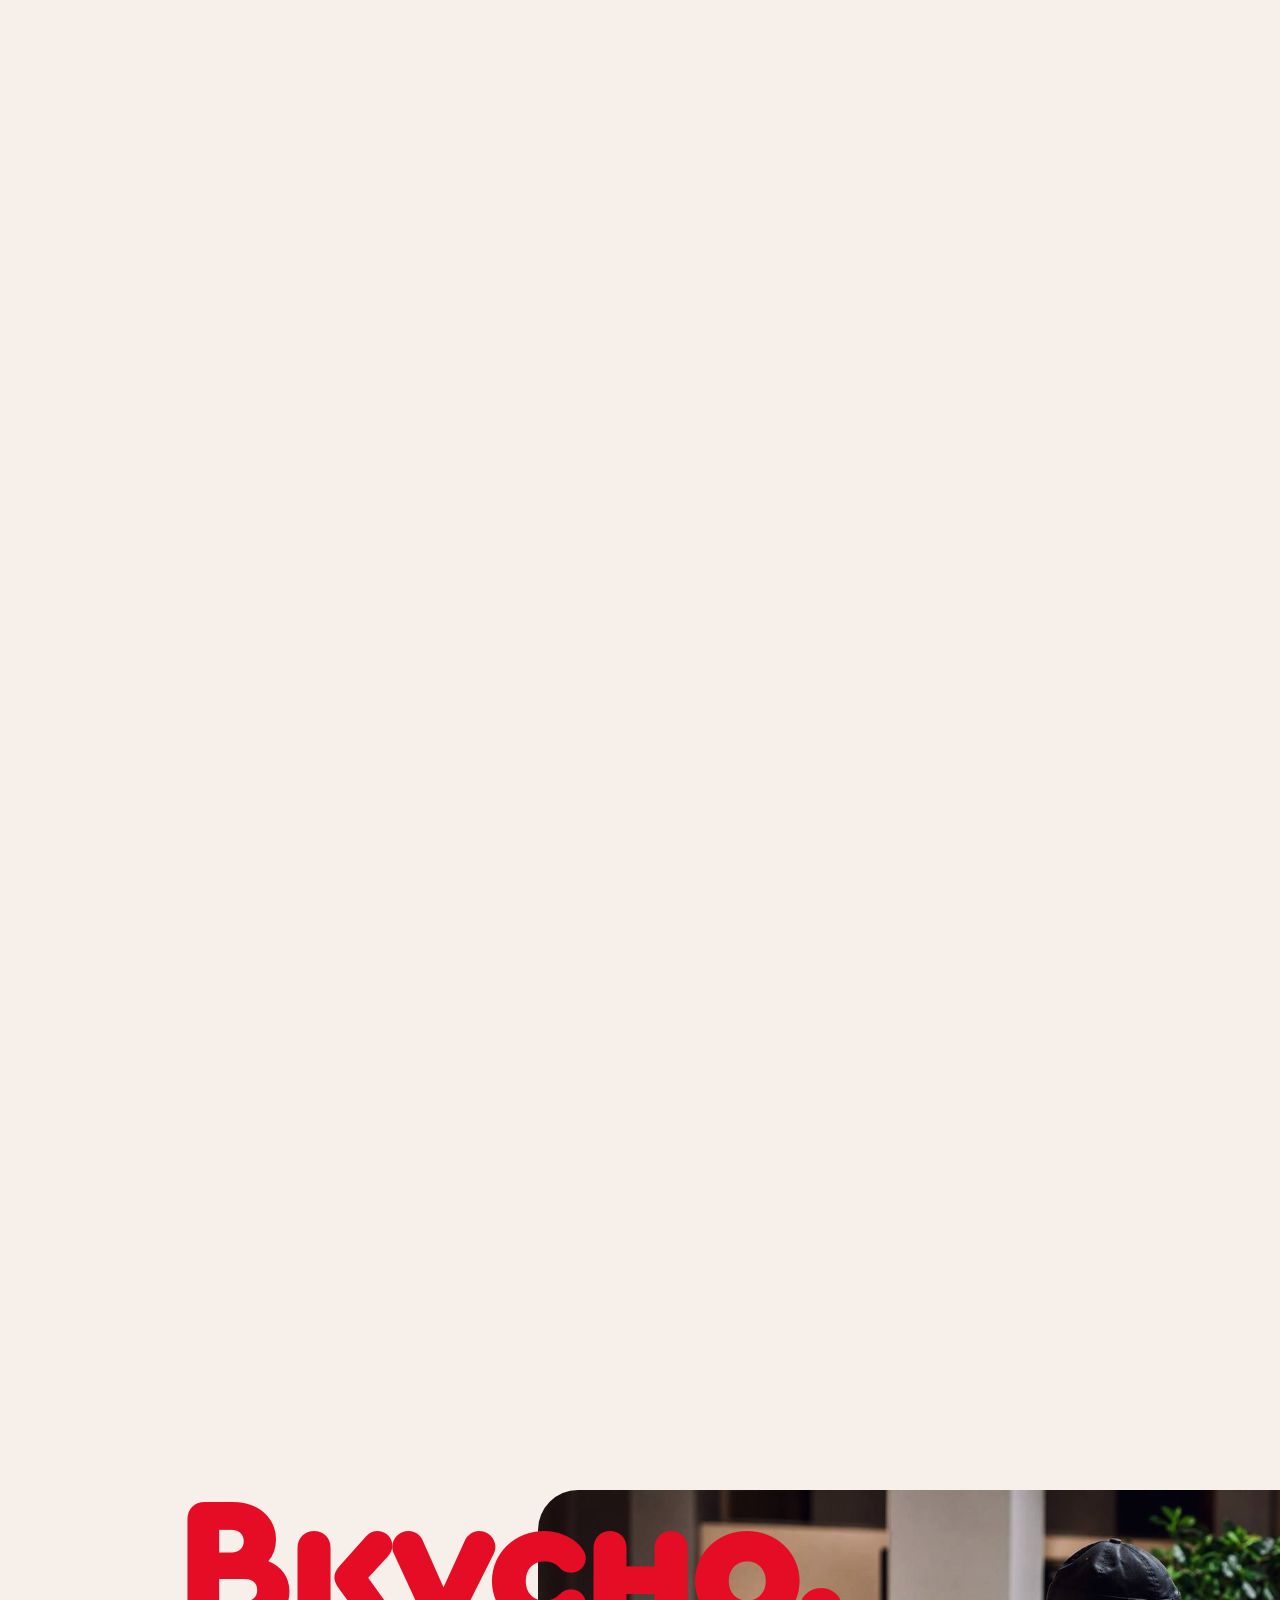
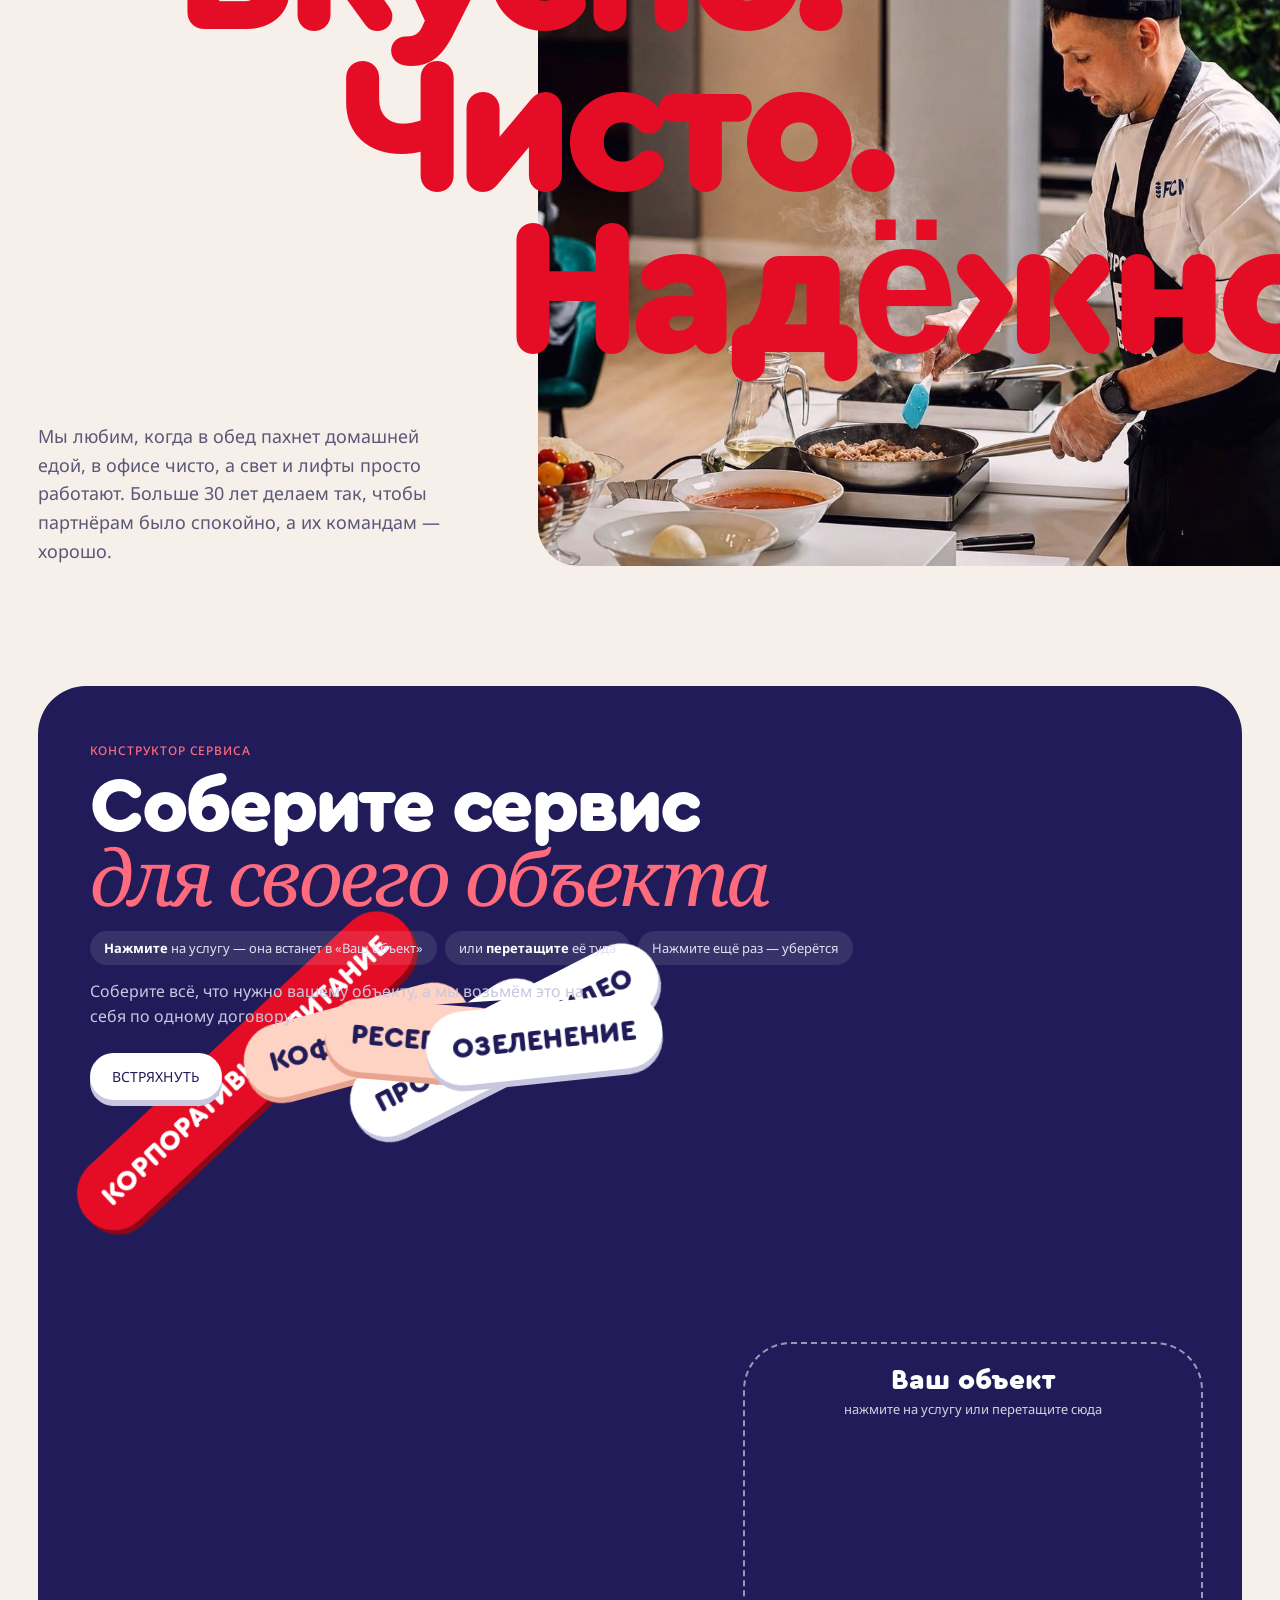
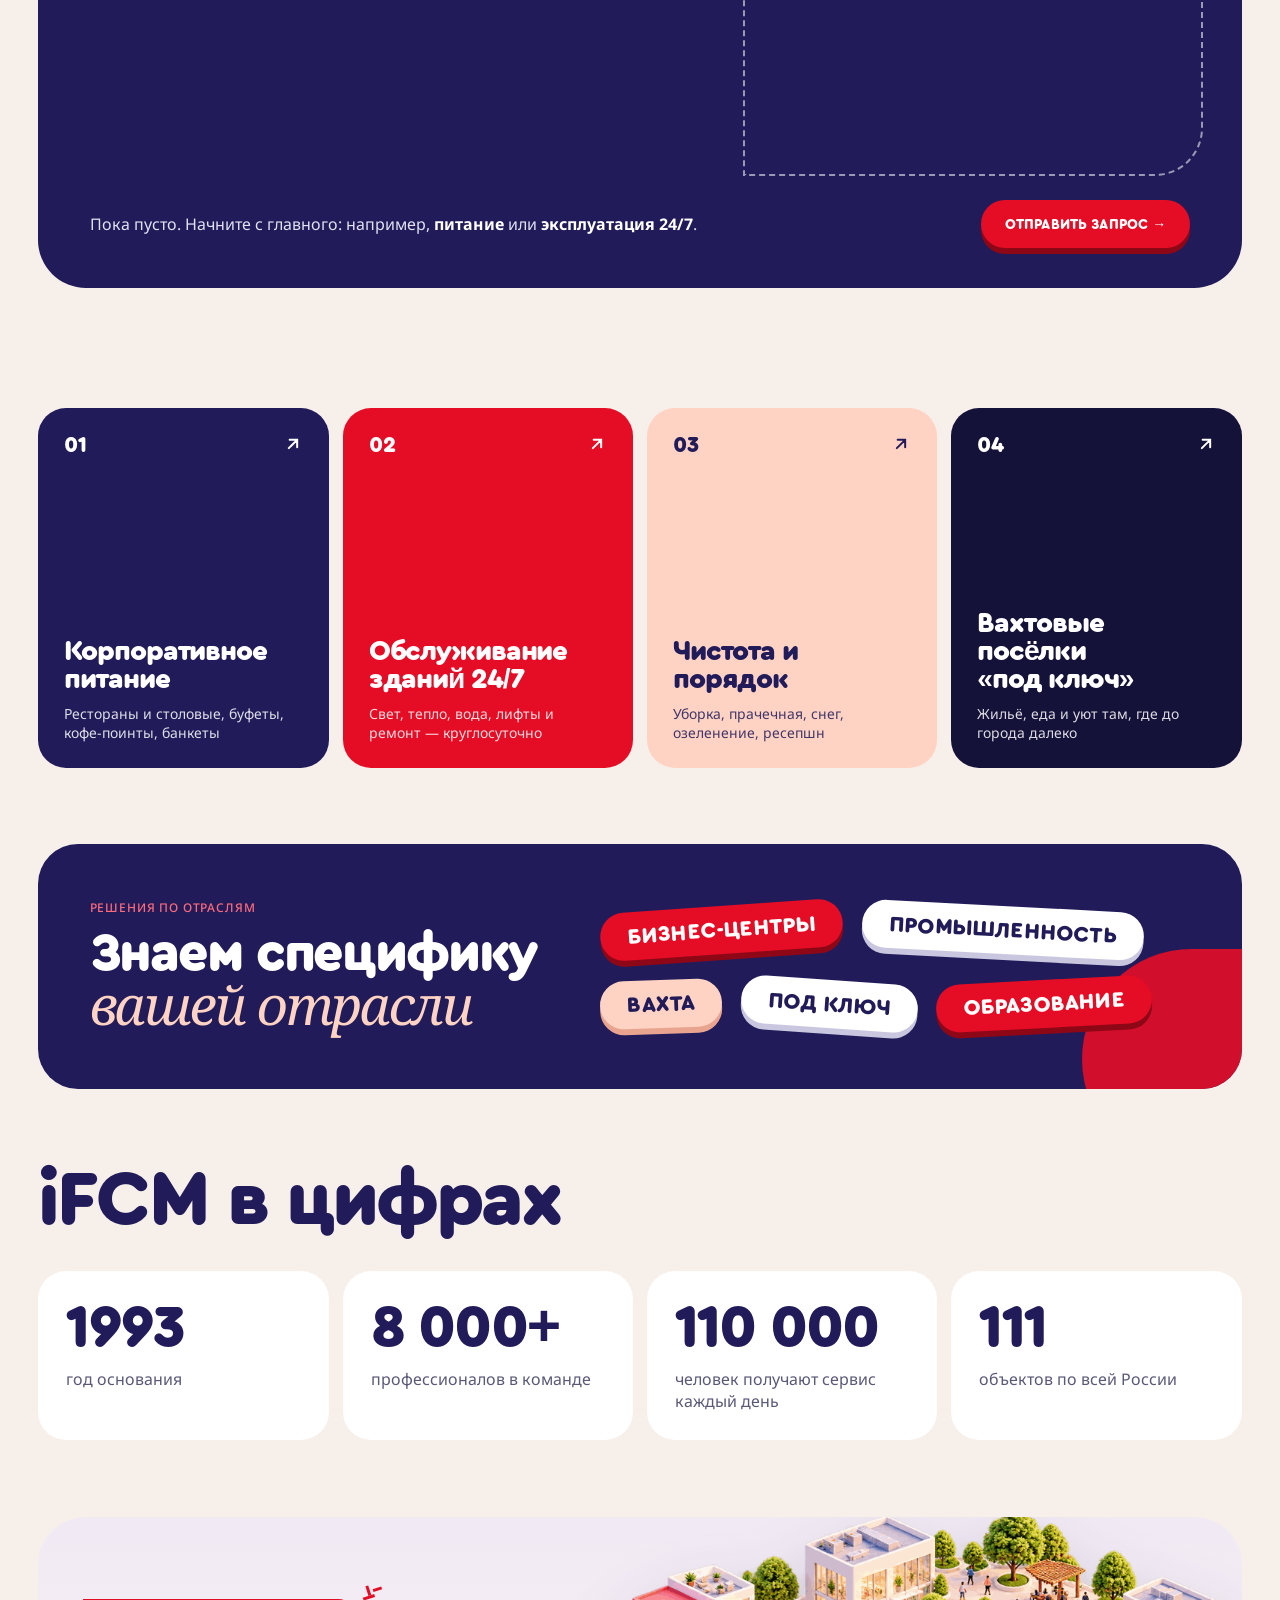
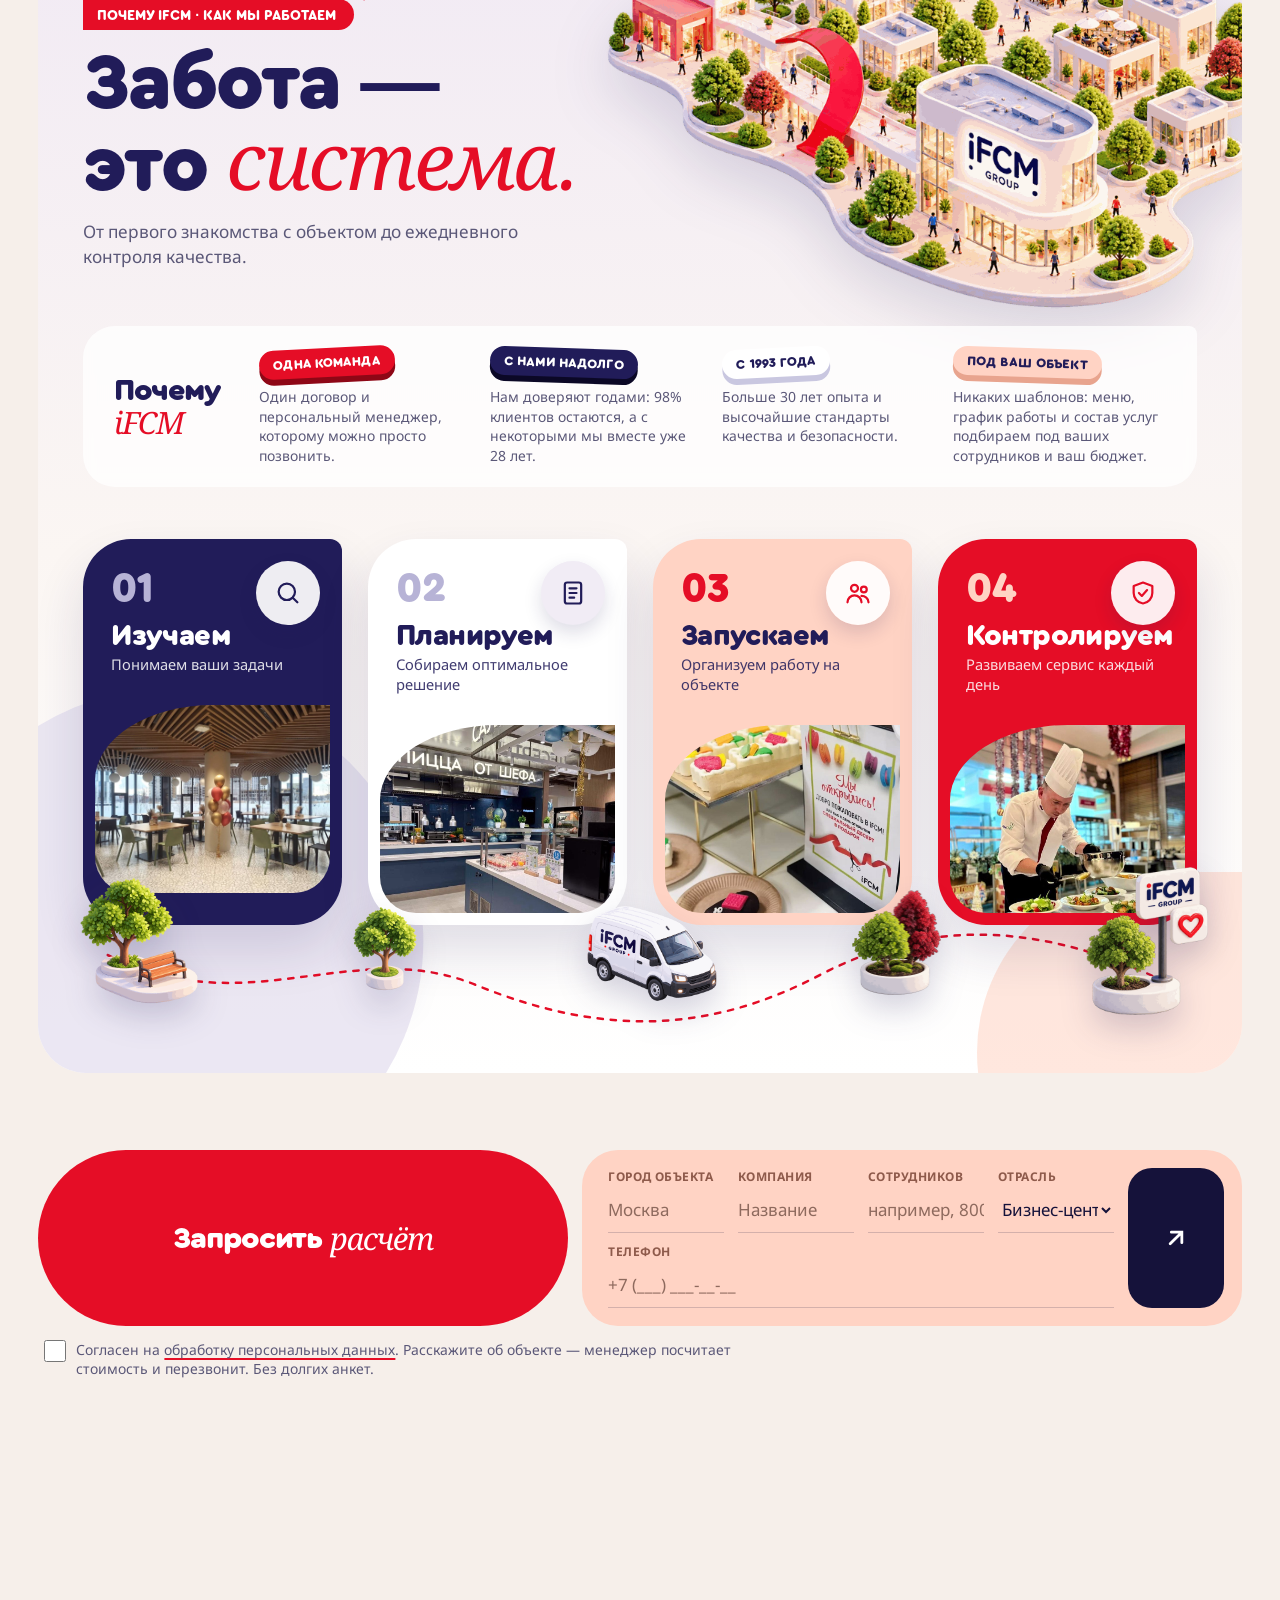
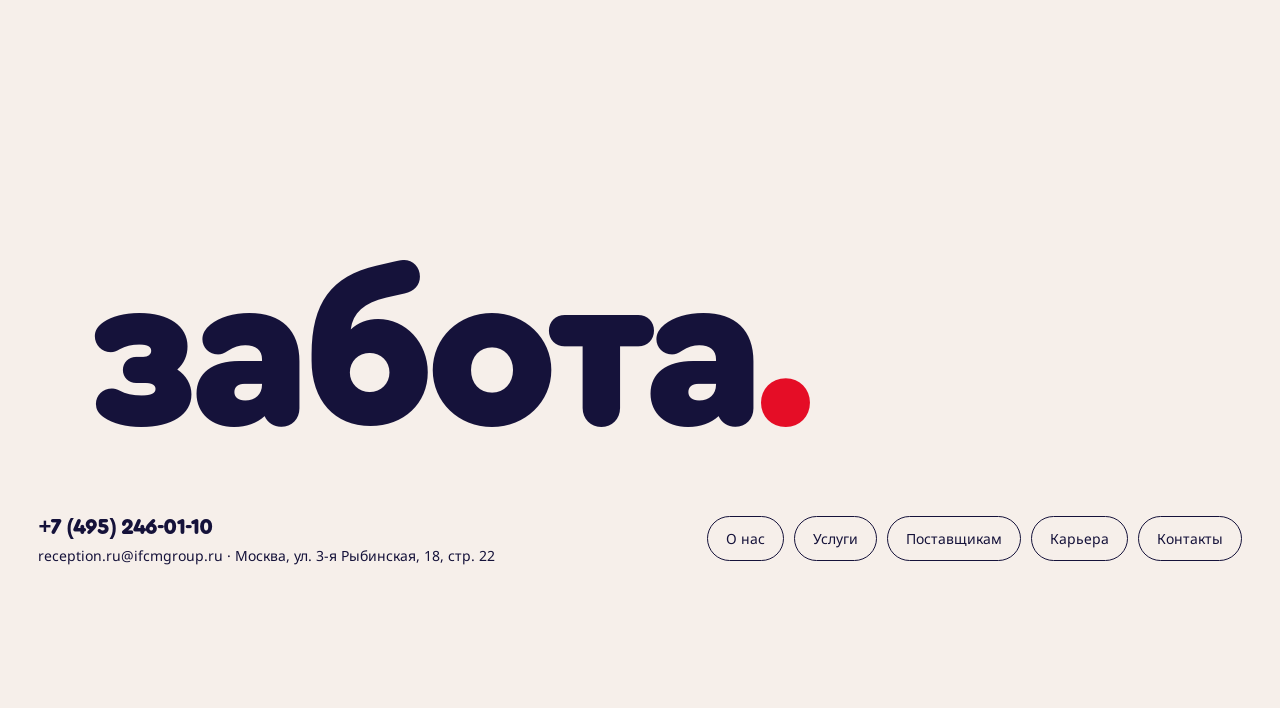
==== commit b640f1ad: "Add files via upload" ====
--- a/index.html
+++ b/index.html
@@ -122,6 +122,7 @@
 #gscroll #heroUI h1{margin:0}
 #gscroll #heroUI .htxt{top:clamp(110px,15vh,150px)}
 .hero.old{display:none!important}
+#gscroll canvas,#gscroll #gstage{touch-action:pan-y!important}
 @media(max-width:860px){#gscroll #heroUI .htxt{top:86px}#gscroll .play{bottom:118px!important}}
 </style>
 </head>
@@ -943,7 +944,7 @@
 function view(){
   const cy=Math.cos(cam.yaw),sy=Math.sin(cam.yaw),cp=Math.cos(cam.pitch),sp=Math.sin(cam.pitch);
   const narrow=CW<860;
-  const s=Math.min((narrow?CW*1.5:CW-380)/(W*1.0),CH/(H*1.25))*cam.zoom;
+  const s=Math.min((narrow?CW*1.02:CW-380)/(W*1.0),CH/(H*1.25))*cam.zoom;
   const ox=(narrow?CW*.5:400+(CW-400)*.55)+(narrow?0:CW*.12*HS), oy=CH*(narrow?lerp(.6,.66,HS):lerp(.52,.5,HS));
   const pr=(x,y,z)=>{const X=x-cam.tx,Z=z-cam.tz;const xr=X*cy-Z*sy,zr=X*sy+Z*cy;return [ox+xr*s, oy+(zr*sp-y*cp)*s, zr*cp+y*sp];};
   return {pr,s,cy,sy,cp,sp};
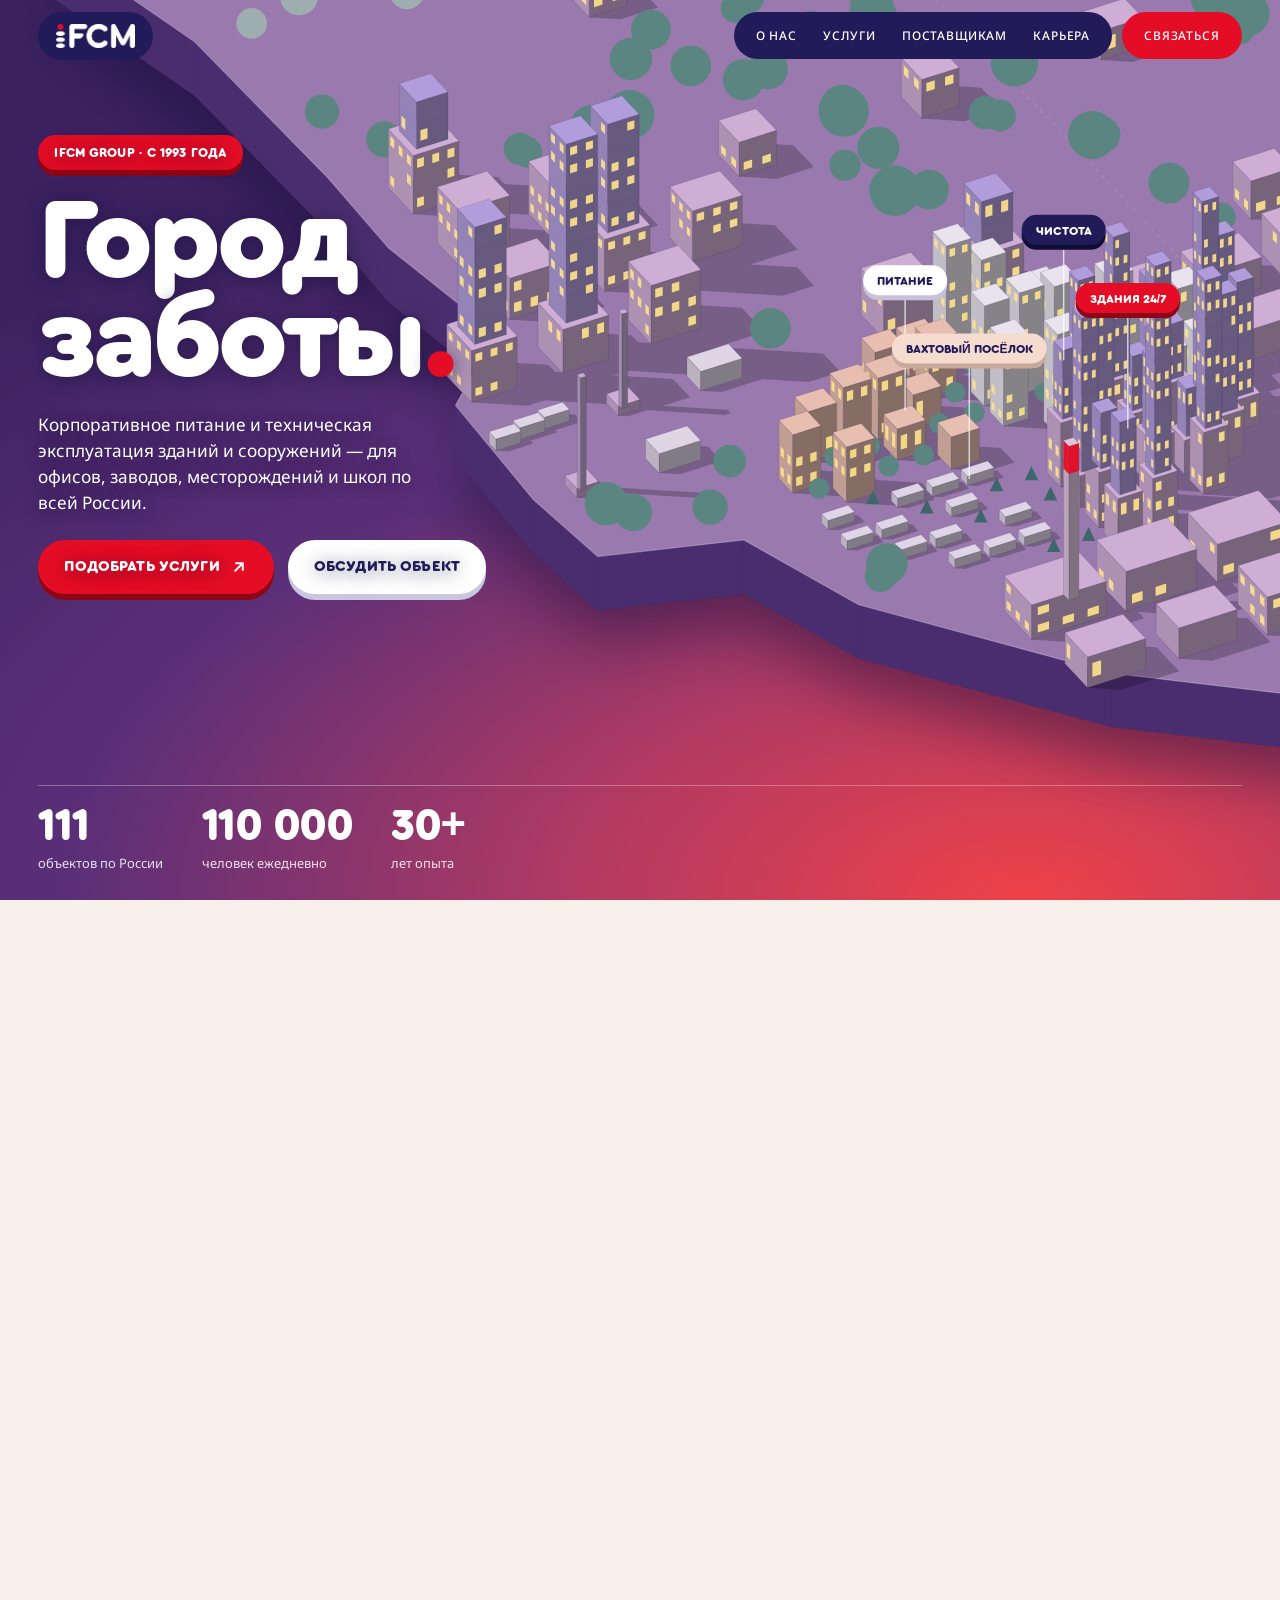
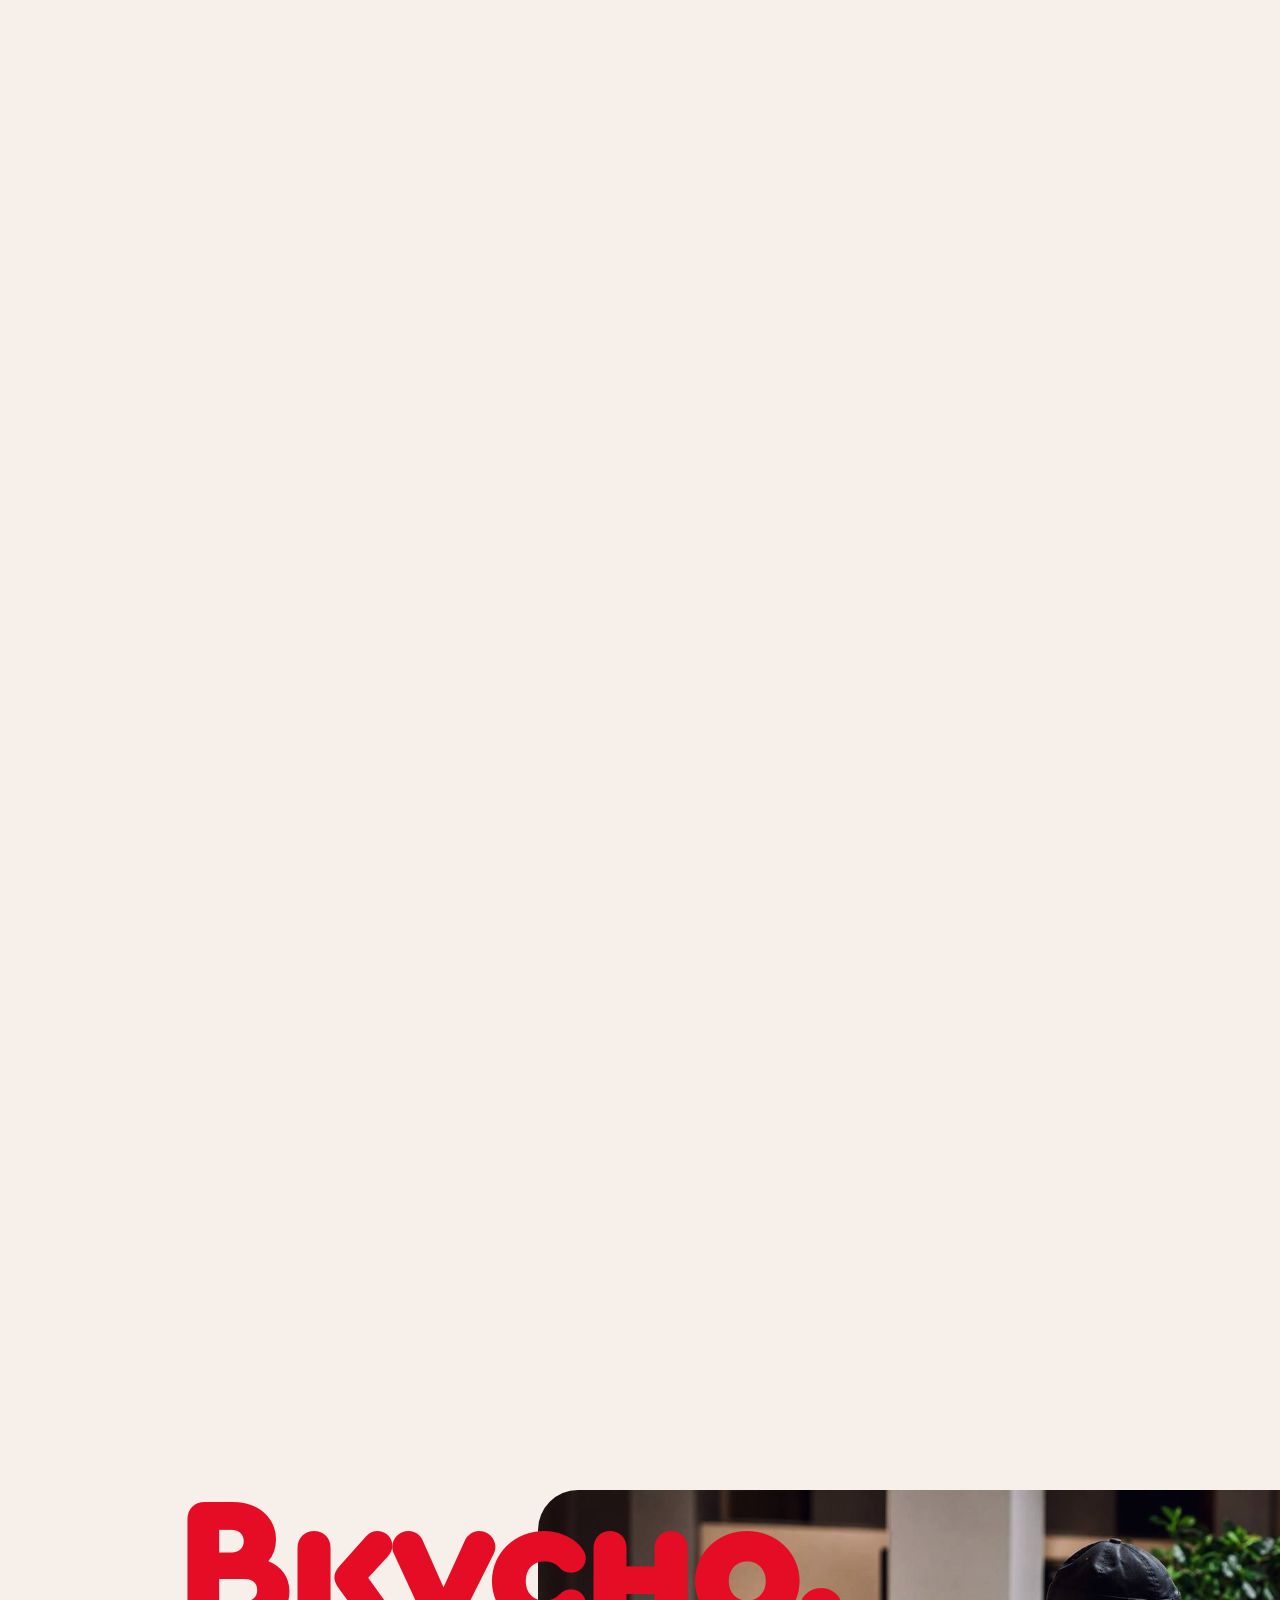
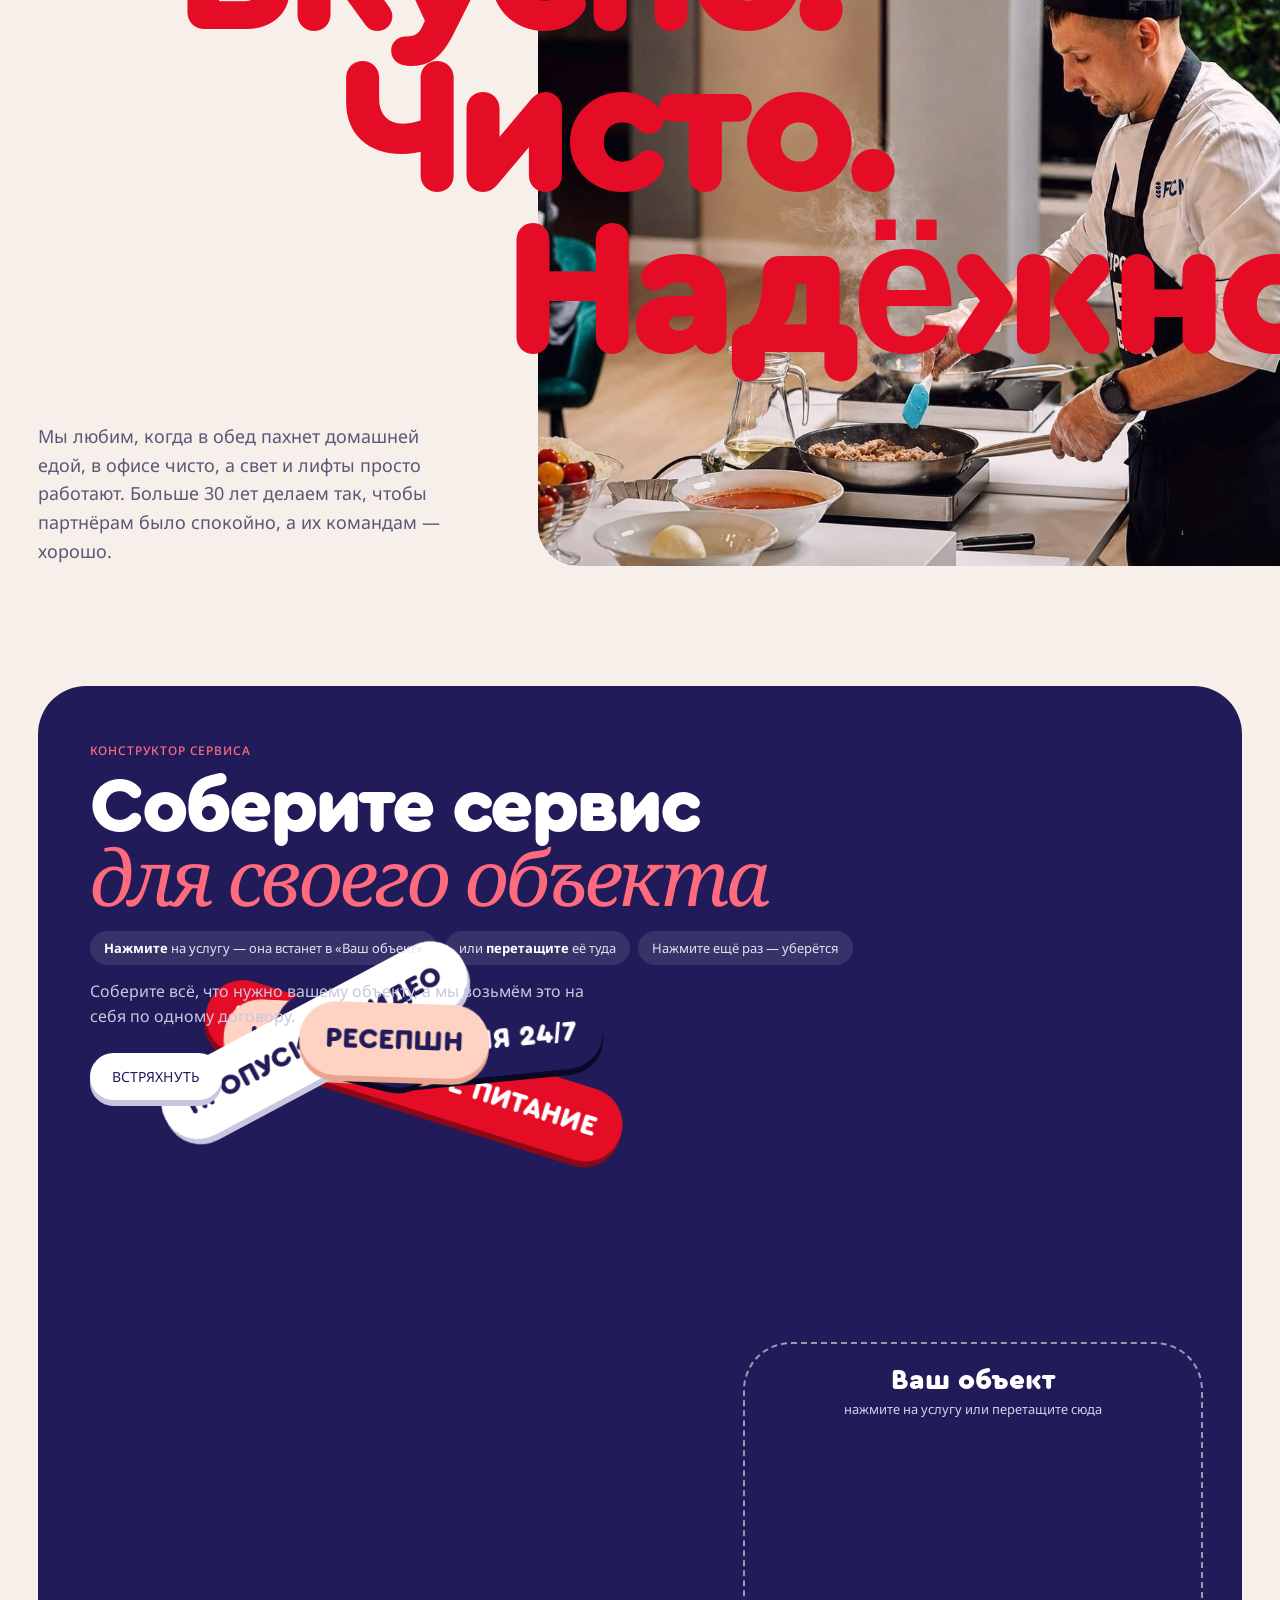
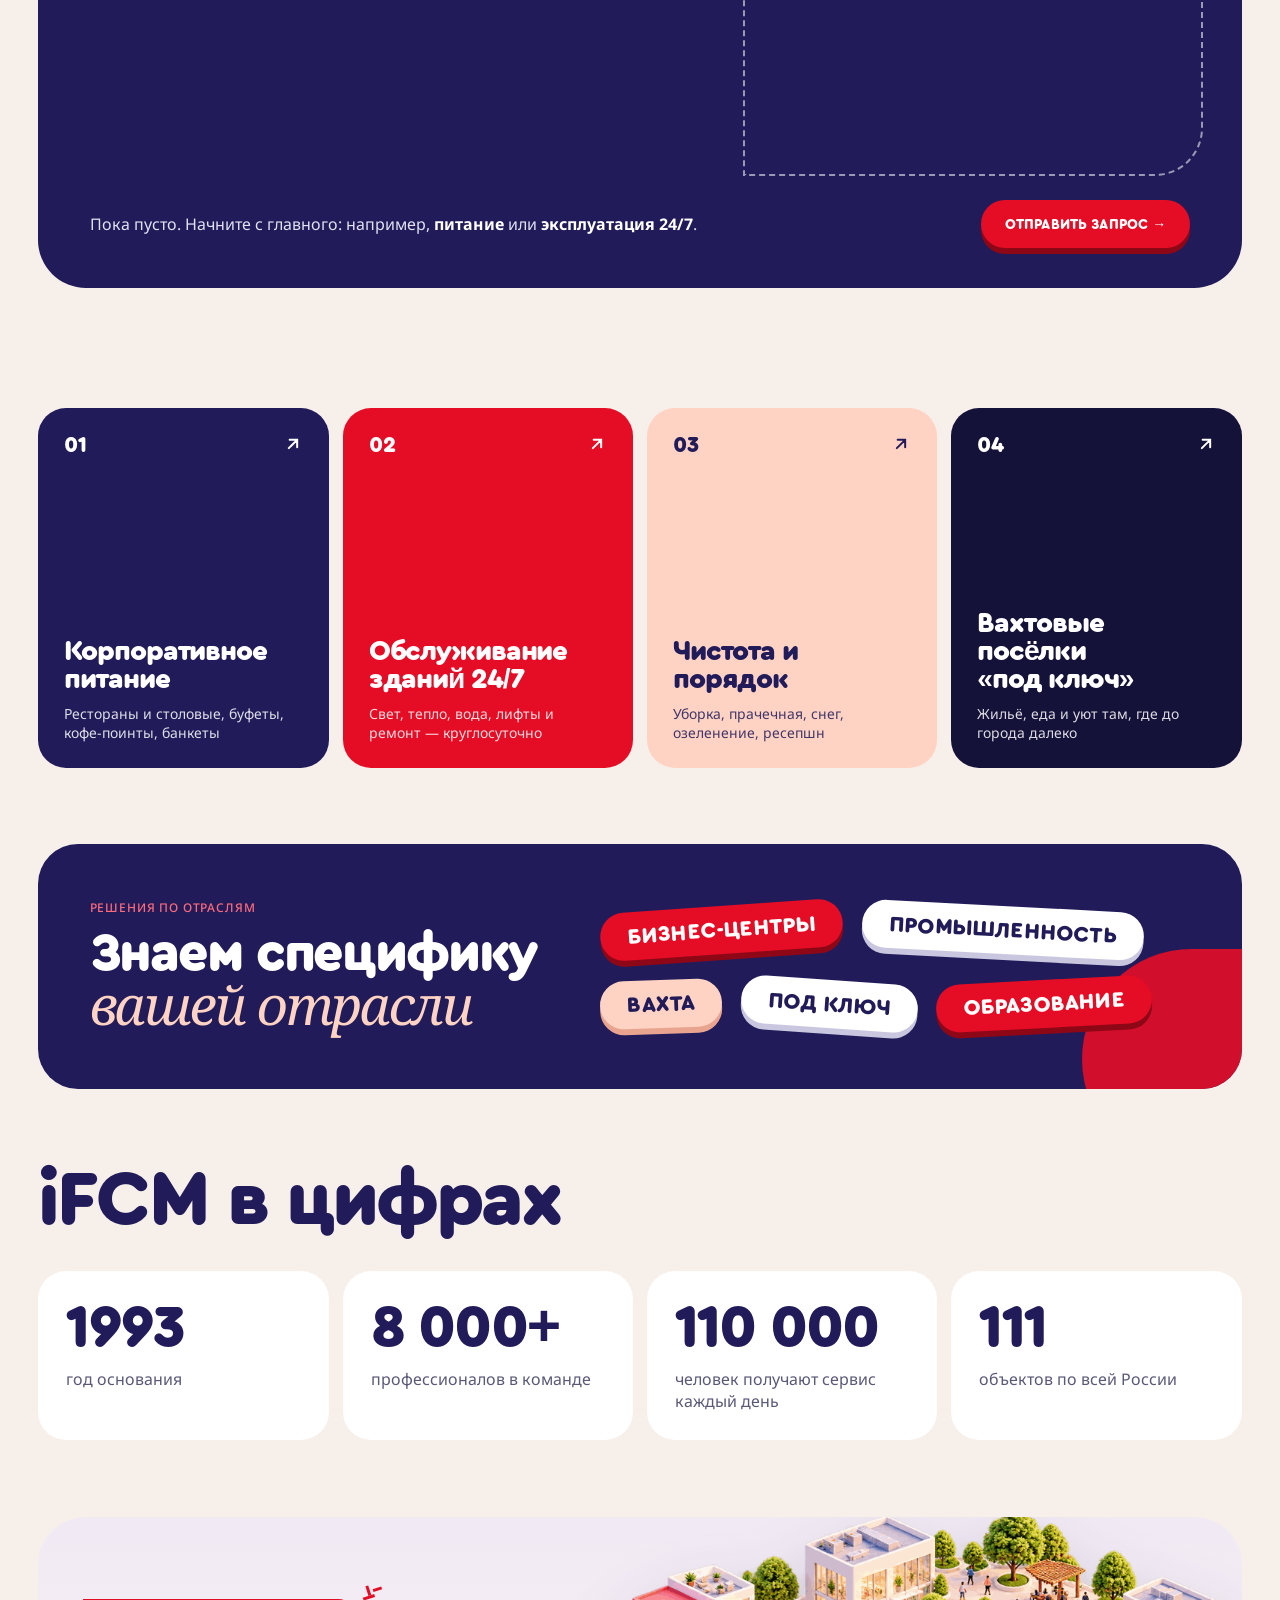
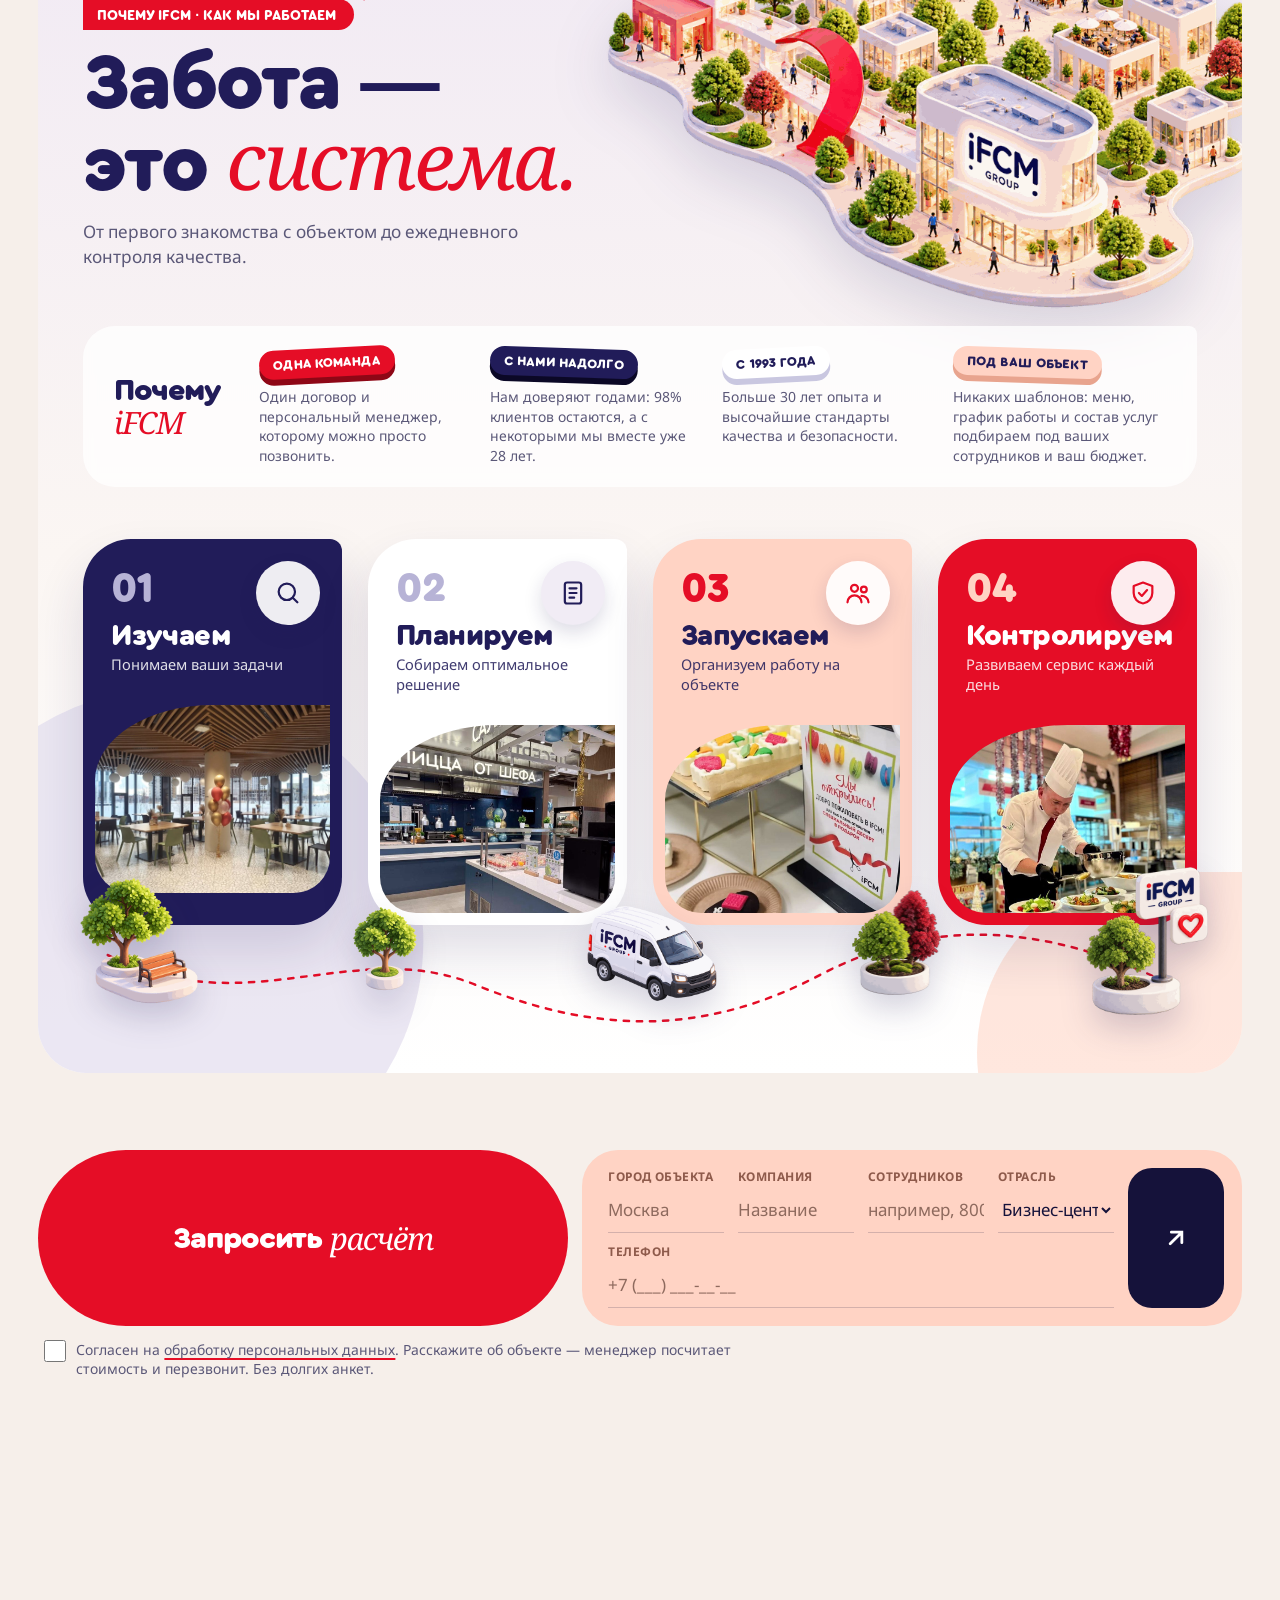
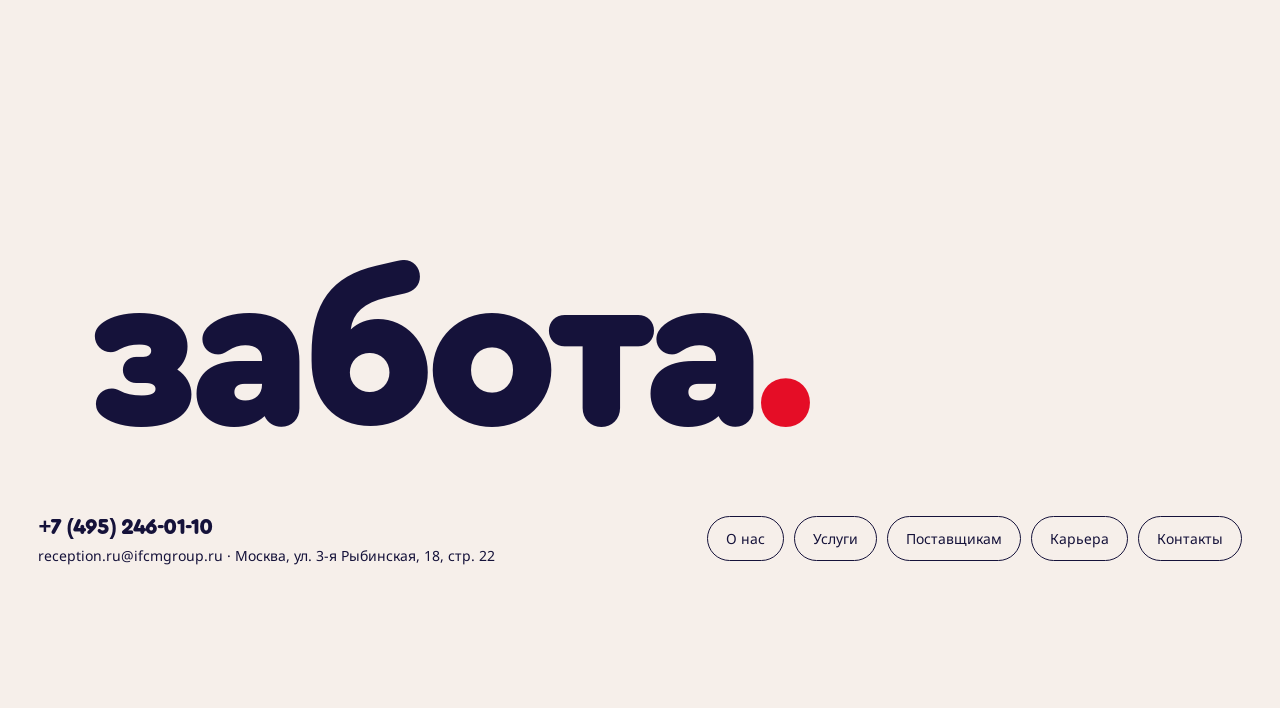
==== commit f6a50a0a: "Add files via upload" ====
--- a/index.html
+++ b/index.html
@@ -23,7 +23,8 @@
 </style>
 <style>
 #gscroll{--ink:#211C59;--red:#E50D26;--red2:#8E0716;--navy2:#0f0d33}
-#gscroll *{box-sizing:border-box;margin:0;padding:0}
+#gscroll *{box-sizing:border-box}
+#gscroll h1,#gscroll h2,#gscroll p,#gscroll ul{margin:0;padding:0}
 #gscroll{height:330vh;position:relative}
 #gscroll #gstage{position:sticky;top:0;height:100vh;overflow:hidden;background:radial-gradient(120% 90% at 80% 100%,#ef4148 0%,#b03a63 30%,#5b2f78 62%,#3b2160 100%)}
 #gscroll canvas{position:absolute;inset:0;width:100%;height:100%;touch-action:none}
@@ -122,8 +123,31 @@
 #gscroll #heroUI h1{margin:0}
 #gscroll #heroUI .htxt{top:clamp(110px,15vh,150px)}
 .hero.old{display:none!important}
+#gscroll #gtop{display:none!important}
+
+/* === единые правила сайта: поля, шрифты, кнопки === */
+#gscroll #gheroUI .htxt{left:var(--gut);right:var(--gut);max-width:min(560px,calc(100% - 2*var(--gut)));top:clamp(100px,15vh,140px);text-shadow:0 2px 18px rgba(21,18,58,.55)}
+#gscroll #gheroUI .htxt h1{font-family:var(--display);font-weight:900;font-size:clamp(52px,min(9vw,15vh),160px);line-height:.86;letter-spacing:-.04em;margin:0}
+#gscroll #gheroUI .htxt #hLead{margin:22px 0 0;max-width:430px;font-size:clamp(16px,1.35vw,19px);line-height:1.5}
+#gscroll #gheroUI .hbtn{gap:14px;margin-top:24px;flex-wrap:wrap}
+#gscroll #gheroUI .hbtn .stk{text-decoration:none;padding:18px 26px;font-size:15px;gap:10px}
+#gscroll .card #gcl.stk{padding:16px 20px;font-size:14px;text-decoration:none}
+@media(max-width:860px){#gscroll #gheroUI .hbtn .stk{padding:15px 18px;font-size:13px}}
+#gscroll #gheroUI .hcnt{left:var(--gut);right:var(--gut);bottom:28px;gap:clamp(18px,3vw,48px);padding-top:18px;border-top:1px solid rgba(255,255,255,.3)}
+#gscroll #gheroUI .hcnt b{font-family:var(--display);font-weight:900;font-size:clamp(28px,3.4vw,52px);line-height:1;letter-spacing:-.03em}
+#gscroll #gheroUI .hcnt small{display:block;font-size:13px;opacity:.85;margin-top:6px}
+#gscroll #gsec{left:var(--gut)}
+#gscroll #gsec h2{letter-spacing:-.04em}
+#gscroll #gsec:before{content:'';position:absolute;z-index:-1;left:calc(-1*var(--gut));top:-80px;bottom:-60px;width:calc(100% + 180px);background:radial-gradient(closest-side,rgba(43,29,99,.78),rgba(43,29,99,.5) 60%,rgba(43,29,99,0));pointer-events:none}
+#gscroll .chips{left:var(--gut)}
+#gscroll .ctrl{right:var(--gut)}
+#gscroll aside.card{right:var(--gut)}
+#gscroll .card #gcl{display:flex;width:100%;justify-content:center;margin-top:4px}
+@media(max-width:860px){#gscroll #gheroUI .htxt{top:96px}#gscroll #gheroUI .htxt #hLead{font-size:16px;max-width:none}#gscroll .chip{font-size:11px!important;padding:9px 12px!important}#gscroll .chips{padding:0 var(--gut) 8px!important;left:0!important}#gscroll aside.card{left:var(--gut);right:var(--gut)}}
+@media(max-width:600px){#gscroll #gheroUI .htxt{top:88px}#gscroll #gheroUI .hcnt{bottom:0;padding-bottom:22px}#gscroll .ctrl{display:none!important}#gscroll .chips{bottom:22px!important}}
+@media(max-width:860px){#gscroll #gheroUI:before{content:'';position:absolute;left:0;right:0;top:0;height:62%;background:linear-gradient(180deg,#2B1D63 0,#2B1D63 70%,rgba(43,29,99,0) 100%);z-index:-1}#gscroll #gheroUI .hcnt{background:linear-gradient(0deg,rgba(33,28,89,.92),rgba(33,28,89,.55));margin:0 calc(-1*var(--gut));padding:14px var(--gut) 24px;border-top:0}}
 #gscroll canvas,#gscroll #gstage{touch-action:pan-y!important}
-@media(max-width:860px){#gscroll #heroUI .htxt{top:86px}#gscroll .play{bottom:118px!important}}
+@media(max-width:860px){#gscroll #heroUI .htxt{top:86px}#gscroll .play{display:none!important}#gscroll .chips{bottom:84px!important}#gscroll .ctrl{bottom:20px!important}}
 </style>
 </head>
 <body>
@@ -395,13 +419,13 @@
   <canvas id="gcv"></canvas>
   
   
-  <div id="gheroUI"><div class="htxt"><span class="stk red lbl" id="hBadge" style="padding:10px 16px;font-size:13px;margin-bottom:22px">iFCM GROUP · с 1993 года</span><h1 id="hTitle">Город<br>заботы<span style="color:var(--red)">.</span></h1><p id="hLead">Корпоративное питание и техническая эксплуатация зданий и сооружений — для офисов, заводов, месторождений и школ по всей России.</p><div class="hbtn"><a class="pill" href="#play">Подобрать услуги ↗</a><a class="pill white lead" href="#contact">Обсудить объект</a></div></div><div class="hcnt"><div><b>111</b><small>объектов по России</small></div><div><b>110 000</b><small>человек ежедневно</small></div><div><b>30+</b><small>лет опыта</small></div></div></div>
+  <div id="gheroUI"><div class="htxt"><span class="stk red lbl" id="hBadge" style="padding:10px 16px;font-size:13px;margin-bottom:22px">iFCM GROUP · с 1993 года</span><h1 id="hTitle">Город<br>заботы<span style="color:var(--red)">.</span></h1><p id="hLead">Корпоративное питание и техническая эксплуатация зданий и сооружений — для офисов, заводов, месторождений и школ по всей России.</p><div class="hbtn"><a class="stk red" href="#play">Подобрать услуги <svg width="18" height="18" viewBox="0 0 24 24" fill="none" stroke="currentColor" stroke-width="2.6" stroke-linecap="round" aria-hidden="true"><path d="M7 17L17 7M8 7h9v9"/></svg></a><a class="stk white lead" href="#contact">Обсудить объект</a></div></div><div class="hcnt"><div><b>111</b><small>объектов по России</small></div><div><b>110 000</b><small>человек ежедневно</small></div><div><b>30+</b><small>лет опыта</small></div></div></div>
   <div id="gsec"><h2>Наш город —<br>это 8000 человек<em>.</em></h2><p>Они кормят, убирают и следят за зданиями по всей стране — даже там, куда можно добраться только вертолётом.</p><div class="facts"><span><b>280</b> столовых</span><span><b>39</b> удалённых объектов</span><span><b>6</b> региональных офисов</span></div><p class="cta-hint">Нажмите на точку на карте — расскажем, что мы там делаем.</p></div>
   <div class="chips ui" id="gchips"></div>
   <div class="ctrl ui"><button id="gback" style="display:none" class="on">← Вся страна</button><button id="gzo">−</button><button id="gzi">+</button><button id="gtop">Вид сверху</button><button id="grs">⟲</button></div>
-  <aside class="card" id="gcard"><div class="img" id="gci"></div><button class="x" id="gcx">✕</button><div class="type" id="gct"></div><h2 id="gcn"></h2><div class="sell" id="gcc"></div><div class="kpis" id="gkp"></div><ul class="cl" id="gtg"></ul><a class="pill" id="gcl" href="#contact">Хочу так же у себя</a><div class="demo">Расположение точек на карте приблизительное</div></aside>
+  <aside class="card" id="gcard"><div class="img" id="gci"></div><button class="x" id="gcx">✕</button><div class="type" id="gct"></div><h2 id="gcn"></h2><div class="sell" id="gcc"></div><div class="kpis" id="gkp"></div><ul class="cl" id="gtg"></ul><a class="stk red" id="gcl" href="#contact">Хочу так же у себя</a><div class="demo">Расположение точек на карте приблизительное</div></aside>
   <div class="tip" id="gtip"></div>
-  <button class="play pill white" id="gplay">▶ Показать</button><div class="scrollhint">ЛИСТАЙТЕ ↓</div>
+  <div class="scrollhint">ЛИСТАЙТЕ ↓</div>
   <div class="list"><div id="gitems"></div></div>
 </div></div>
 
@@ -945,7 +969,7 @@
   const cy=Math.cos(cam.yaw),sy=Math.sin(cam.yaw),cp=Math.cos(cam.pitch),sp=Math.sin(cam.pitch);
   const narrow=CW<860;
   const s=Math.min((narrow?CW*1.02:CW-380)/(W*1.0),CH/(H*1.25))*cam.zoom;
-  const ox=(narrow?CW*.5:400+(CW-400)*.55)+(narrow?0:CW*.12*HS), oy=CH*(narrow?lerp(.6,.66,HS):lerp(.52,.5,HS));
+  const ox=(narrow?CW*.56:400+(CW-400)*.55)+(narrow?0:CW*.12*HS), oy=CH*(narrow?lerp(.6,.84,HS):lerp(.52,.5,HS));
   const pr=(x,y,z)=>{const X=x-cam.tx,Z=z-cam.tz;const xr=X*cy-Z*sy,zr=X*sy+Z*cy;return [ox+xr*s, oy+(zr*sp-y*cp)*s, zr*cp+y*sp];};
   return {pr,s,cy,sy,cp,sp};
 }
@@ -1030,11 +1054,11 @@
     ctx.strokeStyle=`rgba(255,255,255,${(1-ph)*.6})`;ctx.lineWidth=2;ctx.beginPath();ctx.arc(hub[0],hub[1],r+ph*30,0,7);ctx.stroke();
     ctx.fillStyle='#211C59';ctx.beginPath();ctx.arc(hub[0],hub[1],r,0,7);ctx.fill();ctx.strokeStyle='#fff';ctx.lineWidth=2.5;ctx.stroke();
     mark(hub[0],hub[1],r);
-    ctx.fillStyle='#fff';ctx.font='900 14px Cera Round Pro,Arial,sans-serif';ctx.textAlign='center';ctx.textBaseline='middle';ctx.fillText('Город заботы · Москва',hub[0],hub[1]-r-16);ctx.globalAlpha=1;
+    ctx.fillStyle='#fff';ctx.font='900 14px Cera Round Pro,Arial,sans-serif';ctx.textAlign='center';ctx.textBaseline='middle';ctx.fillText(narrow0()?'Москва':'Город заботы · Москва',hub[0],hub[1]-r-16);ctx.globalAlpha=1;
   }
   // district pills
   V.dp=[];
-  if((cityMode||cam.zoom>3.5)&&!(CW<860&&P<.14)){DIST.forEach((D,i)=>{const p=pr(D.cx,1.9,D.cz);ctx.font='900 12px Cera Round Pro,Arial,sans-serif';const w=ctx.measureText(D.n.toUpperCase()).width+28,h=30;const x=p[0]-w/2,y=p[1]-h;
+  if((cityMode||cam.zoom>3.5)&&!(CW<860&&P<.14)&&!(CW<600&&!cityMode)){DIST.forEach((D,i)=>{const p=pr(D.cx,1.9,D.cz);ctx.font='900 12px Cera Round Pro,Arial,sans-serif';const w=ctx.measureText(D.n.toUpperCase()).width+28,h=30;const x=p[0]-w/2,y=p[1]-h;
     const C={white:['#fff','#211C59','#c8c0dc'],navy:['#211C59','#fff','#0f0d33'],red:['#E50D26','#fff','#8E0716'],cream:['#f6dccf','#211C59','#c9a99a']}[D.c];
     const lift=cityHov===i?-4:0;
     ctx.strokeStyle='rgba(255,255,255,.7)';ctx.lineWidth=1.5;ctx.beginPath();ctx.moveTo(p[0],p[1]);ctx.lineTo(p[0],pr(D.cx,.4,D.cz)[1]);ctx.stroke();
@@ -1061,10 +1085,11 @@
     ctx.fillStyle=`rgba(${col},${a})`;ctx.beginPath();ctx.arc(head[0],head[1],R,0,7);ctx.fill();if(off){ctx.strokeStyle='rgba(255,255,255,.9)';ctx.lineWidth=2;ctx.stroke();}
     if(o.remote){ctx.strokeStyle=`rgba(255,255,255,${a})`;ctx.lineWidth=1.5;ctx.beginPath();ctx.arc(head[0],head[1],R*.55,0,7);ctx.stroke();}
     else{ctx.fillStyle=`rgba(255,255,255,${a})`;if(off){mark(head[0],head[1],R,a);}else{ctx.beginPath();ctx.arc(head[0],head[1],R*.36,0,7);ctx.fill();}}
-    if(on&&(off||isS||isH||cam.zoom>2)){ctx.fillStyle='rgba(255,255,255,.95)';ctx.font='800 12px Cera Round Pro,Arial';ctx.textAlign='center';ctx.textBaseline='middle';ctx.fillText(o.name.split(' — ')[0],head[0],head[1]-R-10);}
+    if(on&&(narrow0()?(isS||isH||cam.zoom>4.5):(off||isS||isH||cam.zoom>2))){ctx.fillStyle='rgba(255,255,255,.95)';ctx.font='800 12px Cera Round Pro,Arial';ctx.textAlign='center';ctx.textBaseline='middle';ctx.fillText(o.name.split(' — ')[0],head[0],head[1]-R-10);}
     V.pins.push({o,x:head[0],y:head[1],on,R});
   });
 }
+function narrow0(){return CW<600}
 function mark(x,y,r,a){a=a==null?1:a;ctx.fillStyle=`rgba(228,21,39,${a})`;ctx.beginPath();ctx.arc(x,y-r*.62,r*.2,0,7);ctx.fill();ctx.fillStyle=`rgba(255,255,255,${a})`;for(let q=0;q<3;q++){ctx.beginPath();ctx.ellipse(x,y-r*.14+q*r*.42,r*.3,r*.155,0,0,7);ctx.fill();}}
 function rr(x,y,w,h,r){ctx.beginPath();ctx.moveTo(x+r,y);ctx.arcTo(x+w,y,x+w,y+h,r);ctx.arcTo(x+w,y+h,x,y+h,r);ctx.arcTo(x,y+h,x,y,r);ctx.arcTo(x,y,x+w,y,r);ctx.closePath();}
 function lerp2(a,b,t){return [lerp(a[0],b[0],t),lerp(a[1],b[1],t)];}
@@ -1090,7 +1115,7 @@
 function showCard(c){const ci=document.getElementById('gci');if(c.img){ci.style.display='block';ci.style.backgroundImage=`url(${IMG[c.img]})`;}else ci.style.display='none';document.getElementById('gct').textContent=c.type;document.getElementById('gcn').textContent=c.name;document.getElementById('gcc').textContent=c.sell||c.d||'';const kp=document.getElementById('gkp');kp.style.display=c.k?'grid':'none';if(c.k)kp.innerHTML=c.k.map(([v,l])=>`<div class="kpi"><b>${v}</b><small>${l}</small></div>`).join('');document.getElementById('gtg').innerHTML=(c.list||[]).map(x=>`<li>${x}</li>`).join('');const a=document.getElementById('gcl');a.textContent=c.link||'Хочу так же у себя';a.href=c.href||LEAD_URL;document.getElementById('gcard').classList.add('on');}
 function distAt(x,y){if(!V||!V.dp)return -1;for(const p of V.dp)if(x>=p.x&&x<=p.x+p.w&&y>=p.y-4&&y<=p.y+p.h)return p.i;return -1;}
 function hubAt(x,y){return !cityMode&&V&&V.hub&&Math.hypot(x-V.hub[0],y-V.hub[1])<30;}
-document.getElementById('gplay').onclick=()=>{const max=sc.offsetTop+sc.offsetHeight-innerHeight,t0=performance.now(),from=scrollY;const st=n=>{const k=cl((n-t0)/5000);scrollTo(0,from+(max-from)*(k*k*(3-2*k)));if(k<1)requestAnimationFrame(st);};requestAnimationFrame(st);};
+if(document.getElementById('gplay'))document.getElementById('gplay').onclick=()=>{const max=sc.offsetTop+sc.offsetHeight-innerHeight,t0=performance.now(),from=scrollY;const st=n=>{const k=cl((n-t0)/5000);scrollTo(0,from+(max-from)*(k*k*(3-2*k)));if(k<1)requestAnimationFrame(st);};requestAnimationFrame(st);};
 function loop(){
   const now=performance.now();intro();
   if(P>.99&&!drag&&!sel&&selReg<0&&!topMode&&now-lastInteract>5000) goal.yaw=DEF.yaw+Math.sin(now/5000)*.12;
